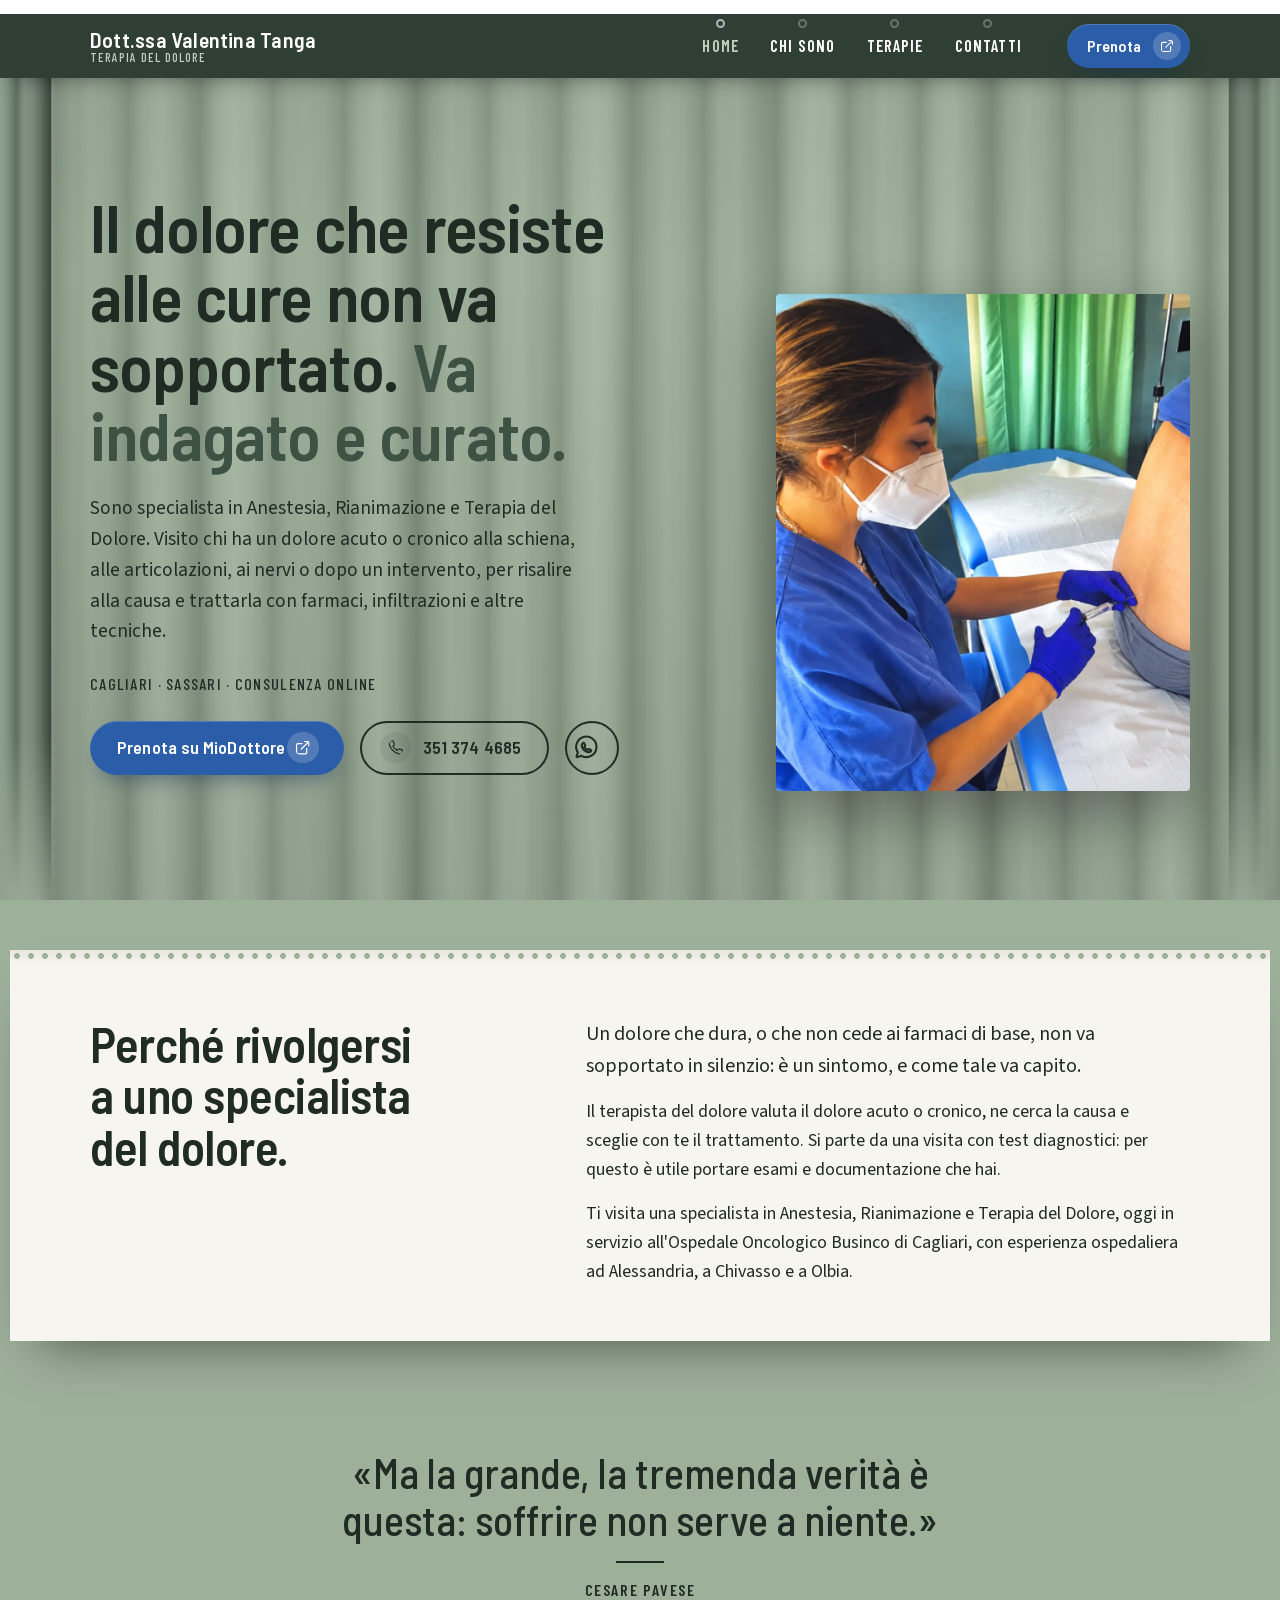
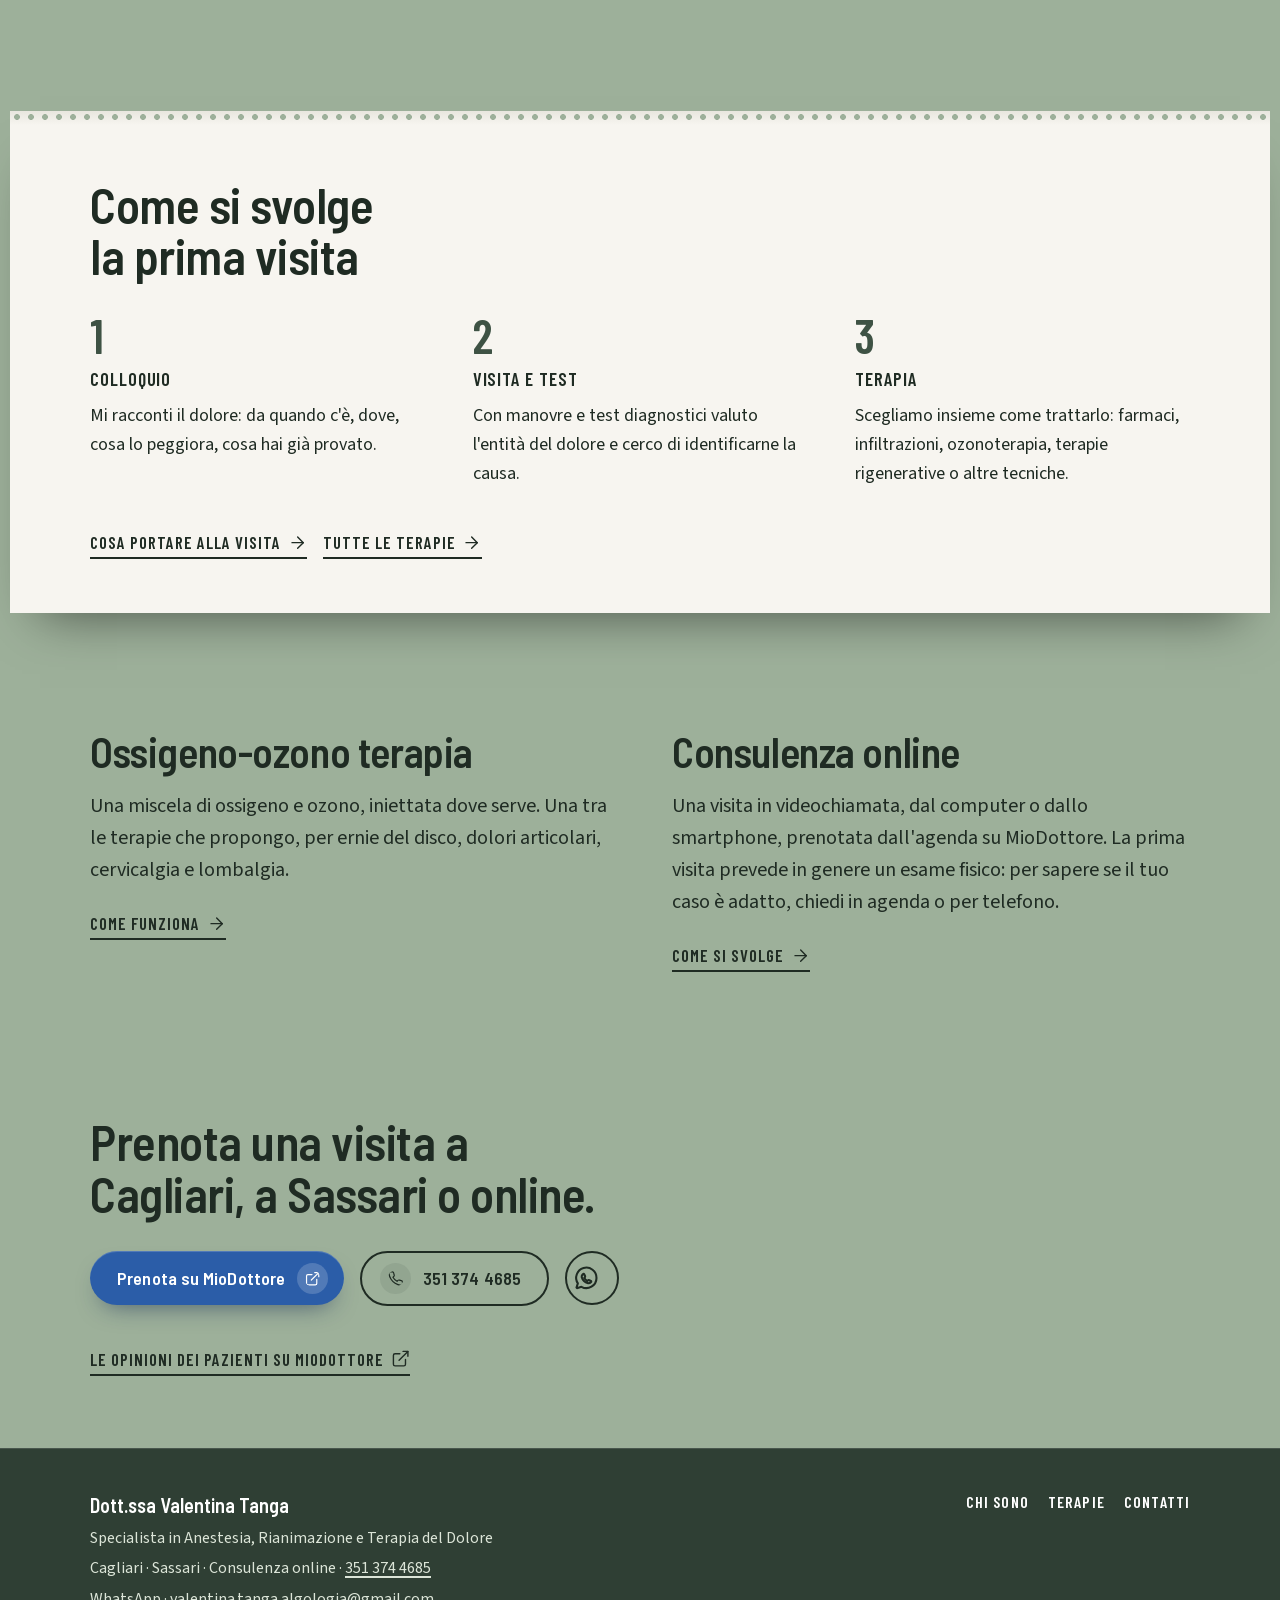
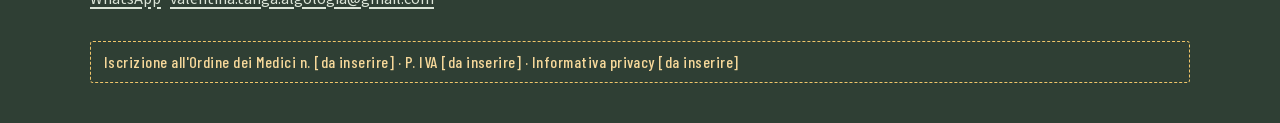
==== index.html @ 30f6e53b "Sito vetrina della Dott.ssa Valentina Tanga Home, Chi sono, Terapie e Dove e contatti in HTML e CSS " ====
<!doctype html>
<html lang="it">
<head>
  <meta charset="utf-8">
  <meta name="viewport" content="width=device-width, initial-scale=1">
  <title>Dott.ssa Valentina Tanga · Terapia del dolore a Cagliari, Sassari e online</title>
  <meta name="description" content="Dott.ssa Valentina Tanga, specialista in Anestesia, Rianimazione e Terapia del Dolore. Prima visita, valutazione diagnostica e trattamenti per il dolore acuto e cronico a Cagliari, Sassari e in consulenza online.">
  <meta name="theme-color" content="#2f3f34">
  <link rel="preload" href="fonts/barlow-semi-condensed-600.woff2" as="font" type="font/woff2" crossorigin>
  <link rel="preload" href="fonts/source-sans-3-400.woff2" as="font" type="font/woff2" crossorigin>
  <link rel="stylesheet" href="fonts/fonts.css?v=1">
  <link rel="stylesheet" href="styles.css?v=21">
  <script type="application/ld+json">
  {
    "@context": "https://schema.org",
    "@type": "Physician",
    "name": "Dott.ssa Valentina Tanga",
    "medicalSpecialty": ["Anesthesia", "PainMedicine"],
    "telephone": "+39 351 374 4685",
    "email": "valentina.tanga.algologia@gmail.com",
    "sameAs": "https://www.miodottore.it/profilo/valentina-tanga",
    "address": [
      {"@type": "PostalAddress", "streetAddress": "Via Dexart 4", "postalCode": "09126", "addressLocality": "Cagliari", "addressCountry": "IT"},
      {"@type": "PostalAddress", "streetAddress": "Via dei Colombi 3", "postalCode": "09126", "addressLocality": "Cagliari", "addressCountry": "IT"},
      {"@type": "PostalAddress", "streetAddress": "Via Piandanna 2b", "postalCode": "07100", "addressLocality": "Sassari", "addressCountry": "IT"}
    ]
  }
  </script>
</head>
<body>

<svg width="0" height="0" aria-hidden="true" focusable="false" style="position:absolute">
  <defs>
    <symbol id="i-phone" viewBox="0 0 24 24" fill="none" stroke="currentColor" stroke-width="1.75" stroke-linecap="round" stroke-linejoin="round"><path d="M22 16.9v3a2 2 0 0 1-2.2 2 19.8 19.8 0 0 1-8.6-3.1 19.5 19.5 0 0 1-6-6A19.8 19.8 0 0 1 2.1 4.2 2 2 0 0 1 4.1 2h3a2 2 0 0 1 2 1.7c.1 1 .4 1.9.7 2.8a2 2 0 0 1-.5 2.1L8 9.9a16 16 0 0 0 6 6l1.3-1.3a2 2 0 0 1 2.1-.5c.9.3 1.8.6 2.8.7a2 2 0 0 1 1.7 2z"/></symbol>
    <symbol id="i-pin" viewBox="0 0 24 24" fill="none" stroke="currentColor" stroke-width="1.75" stroke-linecap="round" stroke-linejoin="round"><path d="M21 10c0 7-9 13-9 13s-9-6-9-13a9 9 0 0 1 18 0z"/><circle cx="12" cy="10" r="3"/></symbol>
    <symbol id="i-video" viewBox="0 0 24 24" fill="none" stroke="currentColor" stroke-width="1.75" stroke-linecap="round" stroke-linejoin="round"><path d="M23 7l-7 5 7 5V7z"/><rect x="1" y="5" width="15" height="14" rx="2"/></symbol>
    <symbol id="i-ext" viewBox="0 0 24 24" fill="none" stroke="currentColor" stroke-width="1.75" stroke-linecap="round" stroke-linejoin="round"><path d="M18 13v6a2 2 0 0 1-2 2H5a2 2 0 0 1-2-2V8a2 2 0 0 1 2-2h6"/><path d="M15 3h6v6"/><path d="M10 14 21 3"/></symbol>
    <symbol id="i-arrow" viewBox="0 0 24 24" fill="none" stroke="currentColor" stroke-width="1.75" stroke-linecap="round" stroke-linejoin="round"><path d="M5 12h14"/><path d="m12 5 7 7-7 7"/></symbol>
    <symbol id="i-whatsapp" viewBox="0 0 24 24" fill="none" stroke="currentColor" stroke-width="1.75" stroke-linecap="round" stroke-linejoin="round"><path d="M20.5 11.7a8.5 8.5 0 0 1-12.6 7.4L3.5 20.5l1.4-4.3a8.5 8.5 0 1 1 15.6-4.5z"/><path d="M9.2 8.6c.3-.5.8-.4 1 0l.8 1.7c.1.3 0 .5-.2.7l-.5.6a5.6 5.6 0 0 0 2.5 2.5l.6-.5c.2-.2.5-.3.7-.2l1.7.8c.4.2.5.7 0 1-.7.7-1.5 1-2.4.8-2.6-.6-4.6-2.6-5.3-5.1-.1-.8.2-1.6.9-2.3z"/></symbol>
    <symbol id="i-chat" viewBox="0 0 24 24" fill="none" stroke="currentColor" stroke-width="1.75" stroke-linecap="round" stroke-linejoin="round"><path d="M21 11.5a8.4 8.4 0 0 1-12.5 7.3L3 20.5l1.7-5.3A8.4 8.4 0 1 1 21 11.5z"/></symbol>
    <symbol id="i-mail" viewBox="0 0 24 24" fill="none" stroke="currentColor" stroke-width="1.75" stroke-linecap="round" stroke-linejoin="round"><rect x="3" y="5" width="18" height="14" rx="2"/><path d="m3 7 9 6 9-6"/></symbol>
    <symbol id="i-check" viewBox="0 0 24 24" fill="none" stroke="currentColor" stroke-width="2" stroke-linecap="round" stroke-linejoin="round"><path d="M20 6 9 17l-5-5"/></symbol>
  </defs>
</svg>

<header class="rail">
  <div class="rail-inner">
    <a class="brand" href="index.html" aria-label="Dott.ssa Valentina Tanga, home">
      <span class="brand-name">Dott.ssa Valentina Tanga</span>
      <span class="brand-role">Terapia del dolore</span>
    </a>
    <nav class="nav" aria-label="Sezioni del sito">
      <a href="index.html" aria-current="page">Home</a>
      <a href="chi-sono.html">Chi sono</a>
      <a href="terapie.html">Terapie</a>
      <a href="contatti.html">Contatti</a>
    </nav>
    <a class="btn btn-primary btn-small" href="https://www.miodottore.it/profilo/valentina-tanga" rel="noopener">Prenota<span class="visually-hidden"> su MioDottore (si apre in una nuova pagina)</span><svg class="icon" aria-hidden="true"><use href="#i-ext"/></svg></a>
  </div>
</header>

<main>

  <section class="hero" aria-labelledby="hook">
    <div class="curtain curtain-left" aria-hidden="true"></div>
    <div class="curtain curtain-right" aria-hidden="true"></div>
    <div class="hero-inner">
      <div class="hero-copy">
        <h1 class="hook" id="hook">Il dolore che resiste alle cure non va sopportato. <em>Va indagato e curato.</em></h1>
        <p class="hero-lead">Sono specialista in Anestesia, Rianimazione e Terapia del Dolore. Visito chi ha un dolore acuto o cronico alla schiena, alle articolazioni, ai nervi o dopo un intervento, per risalire alla causa e trattarla con farmaci, infiltrazioni e altre tecniche.</p>
        <p class="hero-places">Cagliari · Sassari · Consulenza online</p>
        <div class="hero-actions">
          <a class="btn btn-primary" href="https://www.miodottore.it/profilo/valentina-tanga" rel="noopener">Prenota su MioDottore<svg class="icon" aria-hidden="true"><use href="#i-ext"/></svg></a>
          <a class="btn btn-ghost" href="tel:+393513744685"><svg class="icon" aria-hidden="true"><use href="#i-phone"/></svg>351 374 4685</a>
        <a class="btn btn-ghost btn-icon" href="https://wa.me/393513744685" rel="noopener" aria-label="Scrivi su WhatsApp (si apre in una nuova pagina)"><svg class="icon" aria-hidden="true"><use href="#i-whatsapp"/></svg></a>
        </div>
      </div>
      <figure class="hero-photo">
        <img src="images/valentina-terapia.webp" width="1000" height="1314" alt="La dottoressa Valentina Tanga in divisa blu, con mascherina e guanti, esegue un'infiltrazione a un paziente sdraiato sul lettino" fetchpriority="high">
      </figure>
    </div>
  </section>

  <section class="sheet" aria-labelledby="perche">
    <div class="bay-inner two-col">
      <h2 id="perche">Perché rivolgersi a uno specialista del dolore.</h2>
      <div class="prose">
        <p class="lead">Un dolore che dura, o che non cede ai farmaci di base, non va sopportato in silenzio: è un sintomo, e come tale va capito.</p>
        <p>Il terapista del dolore valuta il dolore acuto o cronico, ne cerca la causa e sceglie con te il trattamento. Si parte da una visita con test diagnostici: per questo è utile portare esami e documentazione che hai.</p>
        <p>Ti visita una specialista in Anestesia, Rianimazione e Terapia del Dolore, oggi in servizio all'Ospedale Oncologico Businco di Cagliari, con esperienza ospedaliera ad Alessandria, a Chivasso e a Olbia.</p>
      </div>
    </div>
  </section>

  <section class="epigraph" aria-label="Citazione">
    <blockquote class="quote">
      <p>«Ma la grande, la tremenda verità è questa: soffrire non serve a niente.»</p>
      <footer>Cesare Pavese</footer>
    </blockquote>
  </section>

  <section class="sheet" aria-labelledby="visita">
    <div class="bay-inner">
      <h2 id="visita">Come si svolge la prima visita</h2>
      <ol class="steps">
        <li>
          <h3>Colloquio</h3>
          <p>Mi racconti il dolore: da quando c'è, dove, cosa lo peggiora, cosa hai già provato.</p>
        </li>
        <li>
          <h3>Visita e test</h3>
          <p>Con manovre e test diagnostici valuto l'entità del dolore e cerco di identificarne la causa.</p>
        </li>
        <li>
          <h3>Terapia</h3>
          <p>Scegliamo insieme come trattarlo: farmaci, infiltrazioni, ozonoterapia, terapie rigenerative o altre tecniche.</p>
        </li>
      </ol>
      <div class="actions">
        <a class="text-link" href="contatti.html#prima-visita">Cosa portare alla visita<svg class="icon" aria-hidden="true"><use href="#i-arrow"/></svg></a>
        <a class="text-link" href="terapie.html">Tutte le terapie<svg class="icon" aria-hidden="true"><use href="#i-arrow"/></svg></a>
      </div>
    </div>
  </section>

  <section class="bay bay-on-green" aria-label="Ossigeno-ozono terapia e consulenza online">
    <div class="bay-inner duo">
      <div>
        <h2>Ossigeno-ozono terapia</h2>
        <div class="prose"><p class="lead">Una miscela di ossigeno e ozono, iniettata dove serve. Una tra le terapie che propongo, per ernie del disco, dolori articolari, cervicalgia e lombalgia.</p></div>
        <div class="actions"><a class="text-link" href="terapie.html#ozono">Come funziona<svg class="icon" aria-hidden="true"><use href="#i-arrow"/></svg></a></div>
      </div>
      <div>
        <h2>Consulenza online</h2>
        <div class="prose"><p class="lead">Una visita in videochiamata, dal computer o dallo smartphone, prenotata dall'agenda su MioDottore. La prima visita prevede in genere un esame fisico: per sapere se il tuo caso è adatto, chiedi in agenda o per telefono.</p></div>
        <div class="actions"><a class="text-link" href="contatti.html#online">Come si svolge<svg class="icon" aria-hidden="true"><use href="#i-arrow"/></svg></a></div>
      </div>
    </div>
  </section>

  <section class="bay bay-on-green close-bay" aria-labelledby="prenota">
    <div class="bay-inner">
      <h2 id="prenota">Prenota una visita a Cagliari, a Sassari o online.</h2>
      <div class="actions">
        <a class="btn btn-primary" href="https://www.miodottore.it/profilo/valentina-tanga" rel="noopener">Prenota su MioDottore<span class="visually-hidden"> (si apre in una nuova pagina)</span><svg class="icon" aria-hidden="true"><use href="#i-ext"/></svg></a>
        <a class="btn btn-ghost" href="tel:+393513744685"><svg class="icon" aria-hidden="true"><use href="#i-phone"/></svg>351 374 4685</a>
        <a class="btn btn-ghost btn-icon" href="https://wa.me/393513744685" rel="noopener" aria-label="Scrivi su WhatsApp (si apre in una nuova pagina)"><svg class="icon" aria-hidden="true"><use href="#i-whatsapp"/></svg></a>
      </div>
      <p class="reviews"><a class="text-link" href="https://www.miodottore.it/profilo/valentina-tanga#opinioni" rel="noopener">Le opinioni dei pazienti su MioDottore<svg class="icon" aria-hidden="true"><use href="#i-ext"/></svg></a></p>
    </div>
  </section>

</main>

<footer class="foot">
  <div class="bay-inner">
    <div>
      <div class="foot-name">Dott.ssa Valentina Tanga</div>
      <p>Specialista in Anestesia, Rianimazione e Terapia del Dolore</p>
      <p>Cagliari · Sassari · Consulenza online · <a href="tel:+393513744685">351 374 4685</a></p>
      <p><a href="https://wa.me/393513744685" rel="noopener">WhatsApp</a> · <a href="mailto:valentina.tanga.algologia@gmail.com">valentina.tanga.algologia@gmail.com</a></p>
    </div>
    <nav class="foot-nav" aria-label="Sezioni del sito, piè di pagina">
      <a href="chi-sono.html">Chi sono</a>
      <a href="terapie.html">Terapie</a>
      <a href="contatti.html">Contatti</a>
    </nav>
    <p class="pending">Iscrizione all'Ordine dei Medici n. [da inserire] · P. IVA [da inserire] · Informativa privacy [da inserire]</p>
  </div>
</footer>

<div class="action-bar" aria-label="Azioni rapide">
  <a class="btn btn-ghost" href="tel:+393513744685"><svg class="icon" aria-hidden="true"><use href="#i-phone"/></svg>351 374 4685</a>
  <a class="btn btn-ghost btn-icon" href="https://wa.me/393513744685" rel="noopener" aria-label="Scrivi su WhatsApp (si apre in una nuova pagina)"><svg class="icon" aria-hidden="true"><use href="#i-whatsapp"/></svg></a>
  <a class="btn btn-primary" href="https://www.miodottore.it/profilo/valentina-tanga" rel="noopener">Prenota<svg class="icon" aria-hidden="true"><use href="#i-ext"/></svg></a>
</div>

</body>
</html>
---- fonts/fonts.css ----
@font-face{font-family:'Barlow Condensed';font-style:normal;font-weight:500;font-display:swap;src:url('barlow-condensed-500.woff2') format('woff2');unicode-range:U+0000-00FF,U+0131,U+0152-0153,U+02BB-02BC,U+02C6,U+02DA,U+02DC,U+0304,U+0308,U+0329,U+2000-206F,U+20AC,U+2122,U+2191,U+2193,U+2212,U+2215,U+FEFF,U+FFFD;}
@font-face{font-family:'Barlow Condensed';font-style:normal;font-weight:600;font-display:swap;src:url('barlow-condensed-600.woff2') format('woff2');unicode-range:U+0000-00FF,U+0131,U+0152-0153,U+02BB-02BC,U+02C6,U+02DA,U+02DC,U+0304,U+0308,U+0329,U+2000-206F,U+20AC,U+2122,U+2191,U+2193,U+2212,U+2215,U+FEFF,U+FFFD;}
@font-face{font-family:'Barlow Semi Condensed';font-style:normal;font-weight:500;font-display:swap;src:url('barlow-semi-condensed-500.woff2') format('woff2');unicode-range:U+0000-00FF,U+0131,U+0152-0153,U+02BB-02BC,U+02C6,U+02DA,U+02DC,U+0304,U+0308,U+0329,U+2000-206F,U+20AC,U+2122,U+2191,U+2193,U+2212,U+2215,U+FEFF,U+FFFD;}
@font-face{font-family:'Barlow Semi Condensed';font-style:normal;font-weight:600;font-display:swap;src:url('barlow-semi-condensed-600.woff2') format('woff2');unicode-range:U+0000-00FF,U+0131,U+0152-0153,U+02BB-02BC,U+02C6,U+02DA,U+02DC,U+0304,U+0308,U+0329,U+2000-206F,U+20AC,U+2122,U+2191,U+2193,U+2212,U+2215,U+FEFF,U+FFFD;}
@font-face{font-family:'Source Sans 3';font-style:italic;font-weight:400;font-display:swap;src:url('source-sans-3-400-italic.woff2') format('woff2');unicode-range:U+0000-00FF,U+0131,U+0152-0153,U+02BB-02BC,U+02C6,U+02DA,U+02DC,U+0304,U+0308,U+0329,U+2000-206F,U+20AC,U+2122,U+2191,U+2193,U+2212,U+2215,U+FEFF,U+FFFD;}
@font-face{font-family:'Source Sans 3';font-style:normal;font-weight:400;font-display:swap;src:url('source-sans-3-400.woff2') format('woff2');unicode-range:U+0000-00FF,U+0131,U+0152-0153,U+02BB-02BC,U+02C6,U+02DA,U+02DC,U+0304,U+0308,U+0329,U+2000-206F,U+20AC,U+2122,U+2191,U+2193,U+2212,U+2215,U+FEFF,U+FFFD;}
@font-face{font-family:'Source Sans 3';font-style:normal;font-weight:600;font-display:swap;src:url('source-sans-3-600.woff2') format('woff2');unicode-range:U+0000-00FF,U+0131,U+0152-0153,U+02BB-02BC,U+02C6,U+02DA,U+02DC,U+0304,U+0308,U+0329,U+2000-206F,U+20AC,U+2122,U+2191,U+2193,U+2212,U+2215,U+FEFF,U+FFFD;}
---- styles.css ----
/* Dott.ssa Valentina Tanga — homepage styles */

:root {
  --green-900: #2f3f34;
  --green-800: #3e5244;
  --green-700: #9db09a;
  --green-600: #7f9480;
  --green-500: #5c7360;
  --green-300: #c3d0bf;
  --green-200: #dce5d8;
  --paper: #f7f5f0;
  --paper-2: #e8e6de;
  --ink: #1f2b23;
  --ink-2: #4a5a4e;
  --blue: #2b5da8;
  --blue-700: #234c8a;
  --steel-light: #dfe3e6;
  --steel: #aeb6bb;
  --steel-dark: #6e7a80;
  --white: #ffffff;
  --on-green-2: #1f2b23;

  --font-sign: 'Barlow Condensed', 'Arial Narrow', sans-serif;
  --font-head: 'Barlow Semi Condensed', 'Arial Narrow', sans-serif;
  --font-body: 'Source Sans 3', 'Segoe UI', 'Helvetica Neue', sans-serif;

  --rail-h: 64px;
  --col: 1180px;
  --gutter: clamp(1rem, 4vw, 2.5rem);
  --pleat: 72px;

  --ease-out: cubic-bezier(0.16, 1, 0.3, 1);
}

*, *::before, *::after { box-sizing: border-box; }

html {
  scroll-behavior: smooth;
  -webkit-text-size-adjust: 100%;
  scrollbar-color: var(--steel) var(--green-900);
}

body {
  margin: 0;
  font-family: var(--font-body);
  font-size: 1.125rem;
  line-height: 1.6;
  color: var(--ink);
  background-color: var(--green-700);
  background-image:
    repeating-linear-gradient(
      90deg,
      rgba(255, 255, 255, 0) 0,
      rgba(255, 255, 255, 0.085) calc(var(--pleat) * 0.25),
      rgba(255, 255, 255, 0) calc(var(--pleat) * 0.5),
      rgba(0, 0, 0, 0) calc(var(--pleat) * 0.5),
      rgba(0, 0, 0, 0.13) calc(var(--pleat) * 0.78),
      rgba(0, 0, 0, 0) var(--pleat)
    ),
    repeating-linear-gradient(
      90deg,
      rgba(255, 255, 255, 0) 0,
      rgba(255, 255, 255, 0.045) 41px,
      rgba(0, 0, 0, 0.055) 80px,
      rgba(0, 0, 0, 0) 113px
    ),
    repeating-linear-gradient(
      91.5deg,
      rgba(0, 0, 0, 0) 0,
      rgba(0, 0, 0, 0.04) 150px,
      rgba(255, 255, 255, 0.03) 230px,
      rgba(0, 0, 0, 0) 301px
    ),
    linear-gradient(180deg, rgba(0, 0, 0, 0.06), rgba(0, 0, 0, 0) 30%, rgba(0, 0, 0, 0.08));
  background-attachment: fixed;
  overflow-x: clip;
}

::selection { background: var(--green-300); color: var(--ink); }

:focus-visible {
  outline: 3px solid var(--blue);
  outline-offset: 3px;
  border-radius: 2px;
}
.rail :focus-visible, .action-bar :focus-visible, .foot :focus-visible { outline-color: var(--white); }

a { color: inherit; text-decoration-thickness: 2px; text-underline-offset: 0.18em; }
img { display: block; max-width: 100%; height: auto; }
h1, h2, h3, p, ul, ol, dl, figure { margin: 0; }
ul, ol { padding: 0; }
.icon { width: 1.15em; height: 1.15em; flex: none; }

.visually-hidden {
  position: absolute !important;
  width: 1px; height: 1px; padding: 0; margin: -1px;
  overflow: hidden; clip: rect(0 0 0 0); white-space: nowrap; border: 0;
}

/* ---------- Rail (header) ---------- */

.rail {
  position: sticky;
  top: 0;
  z-index: 30;
  background: var(--green-900);
  border-top: 14px solid;
  border-image: linear-gradient(180deg, #ffffff 0, #ffffff 1px, var(--steel-light) 1px, var(--steel) 55%, var(--steel-dark) 92%, #3f484d) 1;
  box-shadow: 0 10px 24px -14px rgba(0, 0, 0, 0.6);
}
.rail-inner {
  max-width: var(--col);
  margin: 0 auto;
  padding: 0 var(--gutter);
  min-height: var(--rail-h);
  display: flex;
  align-items: center;
  gap: 1.5rem;
}
.brand {
  display: flex;
  flex-direction: column;
  text-decoration: none;
  line-height: 1.05;
  padding: 0.5rem 0;
}
.brand-name {
  font-family: var(--font-head);
  font-weight: 600;
  font-size: 1.35rem;
  letter-spacing: 0.01em;
  white-space: nowrap;
  color: var(--white);
}
.brand-role {
  font-family: var(--font-sign);
  font-weight: 500;
  font-size: 0.8rem;
  letter-spacing: 0.08em;
  text-transform: uppercase;
  color: var(--green-300);
}
.nav {
  margin-left: auto;
  display: flex;
  align-items: center;
  gap: 0.25rem;
}
.nav a {
  position: relative;
  display: inline-flex;
  align-items: center;
  min-height: 44px;
  padding: 0 0.85rem;
  font-family: var(--font-sign);
  font-weight: 600;
  font-size: 1.02rem;
  letter-spacing: 0.07em;
  text-transform: uppercase;
  text-decoration: none;
  white-space: nowrap;
  color: var(--white);
}
.nav a::before {
  /* the ring that hangs the link from the rail */
  content: "";
  position: absolute;
  top: -5px;
  left: 50%;
  width: 9px;
  height: 9px;
  margin-left: -5px;
  border: 2px solid var(--steel);
  border-radius: 50%;
  opacity: 0.45;
  transition: opacity 0.25s var(--ease-out), transform 0.25s var(--ease-out);
}
.nav a:hover::before, .nav a[aria-current="page"]::before { opacity: 1; }
.nav a:hover { color: var(--green-200); }
.nav a[aria-current="page"] { color: var(--green-300); }
.rail .btn { margin-left: 0.5rem; }

/* ---------- Buttons ---------- */

.btn {
  display: inline-flex;
  align-items: center;
  gap: 0.75rem;
  min-height: 54px;
  padding: 0.6rem 1.6rem 0.6rem 1.7rem;
  border-radius: 999px;
  font-family: var(--font-head);
  font-weight: 600;
  font-size: 1.12rem;
  letter-spacing: 0.005em;
  text-decoration: none;
  white-space: nowrap;
  transition: transform 0.25s var(--ease-out), background-color 0.2s, color 0.2s, border-color 0.2s, box-shadow 0.25s var(--ease-out);
}
.btn .icon {
  width: 1.75em;
  height: 1.75em;
  padding: 0.42em;
  border-radius: 50%;
  margin-right: -0.55em;
}
.btn .icon:first-child { margin-right: 0; margin-left: -0.55em; }
.btn-primary {
  background: var(--blue);
  color: var(--white);
  box-shadow: 0 12px 24px -12px rgba(23, 44, 84, 0.65), inset 0 1px 0 rgba(255, 255, 255, 0.18);
}
.btn-primary .icon { background: rgba(255, 255, 255, 0.18); }
.btn-primary:hover { background: var(--blue-700); transform: translateY(-1px); box-shadow: 0 16px 28px -12px rgba(23, 44, 84, 0.7), inset 0 1px 0 rgba(255, 255, 255, 0.18); }
.btn-primary:active { transform: translateY(0); }
.btn-ghost {
  color: var(--ink);
  border: 2px solid currentColor;
}
.btn-ghost .icon { background: rgba(31, 43, 35, 0.08); }
.btn-ghost:hover { background: var(--ink); color: var(--paper); border-color: var(--ink); }
.btn-ghost:hover .icon { background: rgba(255, 255, 255, 0.15); }
.btn-small { min-height: 44px; font-size: 1rem; padding: 0.35rem 1.1rem 0.35rem 1.2rem; }

.text-link {
  display: inline-flex;
  align-items: center;
  gap: 0.4rem;
  font-family: var(--font-sign);
  font-weight: 600;
  font-size: 1.05rem;
  letter-spacing: 0.06em;
  text-transform: uppercase;
  text-decoration: none;
  border-bottom: 2px solid currentColor;
  padding-bottom: 0.1rem;
}
.text-link:hover { gap: 0.7rem; }
.text-link .icon { transition: transform 0.25s var(--ease-out); }
.text-link:hover .icon { transform: translateX(3px); }

/* ---------- Hero ---------- */

.hero {
  position: relative;
  overflow: hidden;
  min-height: min(calc(100svh - var(--rail-h) - 9px), 880px);
  display: flex;
  align-items: center;
}
.hero-inner {
  position: relative;
  z-index: 2;
  width: 100%;
  max-width: var(--col);
  margin: 0 auto;
  padding: clamp(2rem, 6vh, 4.5rem) var(--gutter) clamp(2rem, 6vh, 4rem);
  display: grid;
  grid-template-columns: minmax(0, 12fr) minmax(0, 8fr);
  gap: clamp(1.5rem, 5vw, 5rem);
  align-items: end;
}
.hero-copy { display: flex; flex-direction: column; gap: 1.5rem; padding-bottom: 1rem; }
.hook {
  font-family: var(--font-head);
  font-weight: 600;
  font-size: clamp(2.5rem, 1.6rem + 3.5vw, 4.25rem);
  line-height: 1.02;
  letter-spacing: -0.012em;
  text-wrap: balance;
  max-width: 24ch;
}
.hook em { font-style: normal; color: var(--green-800); }
.hero-lead {
  max-width: 50ch;
  font-size: 1.2rem;
  color: var(--on-green-2);
}
.hero-actions { display: flex; flex-wrap: wrap; gap: 0.8rem 1rem; }
.hero-places {
  font-family: var(--font-sign);
  font-weight: 500;
  font-size: 1rem;
  letter-spacing: 0.08em;
  text-transform: uppercase;
  color: var(--ink);
}

.hero-photo {
  position: relative;
  margin: 0;
  align-self: end;
  filter: drop-shadow(0 24px 30px rgba(0, 0, 0, 0.35));
}
.hero-photo img {
  width: 100%;
  aspect-ratio: 3 / 3.6;
  object-fit: cover;
  object-position: 55% 30%;
  border-radius: 4px;
}
/* The two curtain halves that part on load */
.curtain {
  position: absolute;
  top: 0;
  bottom: 0;
  width: 50%;
  z-index: 3;
  --p: 34px;
  background-color: var(--green-600);
  background-image:
    repeating-linear-gradient(
      90deg,
      rgba(255, 255, 255, 0) 0,
      rgba(255, 255, 255, 0.13) calc(var(--p) * 0.28),
      rgba(255, 255, 255, 0) calc(var(--p) * 0.5),
      rgba(0, 0, 0, 0.0) calc(var(--p) * 0.5),
      rgba(0, 0, 0, 0.28) calc(var(--p) * 0.8),
      rgba(0, 0, 0, 0) var(--p)
    ),
    repeating-linear-gradient(
      90deg,
      rgba(255, 255, 255, 0) 0,
      rgba(255, 255, 255, 0.05) 21px,
      rgba(0, 0, 0, 0.07) 38px,
      rgba(0, 0, 0, 0) 53px
    );
  -webkit-mask-image: linear-gradient(180deg, #000 80%, transparent);
  mask-image: linear-gradient(180deg, #000 80%, transparent);
  animation: curtain-open 1.5s var(--ease-out) 0.35s both;
}
.curtain-left { left: 0; --to: -92%; box-shadow: 14px 0 40px -10px rgba(0, 0, 0, 0.55); }
.curtain-right { right: 0; --to: 92%; box-shadow: -14px 0 40px -10px rgba(0, 0, 0, 0.55); }
.curtain-left::after, .curtain-right::after {
  /* gathered inner edge */
  content: "";
  position: absolute;
  top: 0; bottom: 0;
  width: 26px;
  background: linear-gradient(90deg, rgba(0, 0, 0, 0.0), rgba(0, 0, 0, 0.35));
}
.curtain-left::after { right: 0; }
.curtain-right::after { left: 0; transform: scaleX(-1); }

@keyframes curtain-open {
  from { transform: translateX(0); }
  to { transform: translateX(var(--to)); }
}
.hero-inner { animation: hero-in 1s var(--ease-out) 1s both; }
@keyframes hero-in {
  from { opacity: 0; transform: translateY(14px); }
  to { opacity: 1; transform: none; }
}

/* ---------- Bays ---------- */

.bay {
  padding: clamp(3rem, 8vh, 6rem) 0;
}
.bay-inner {
  max-width: var(--col);
  margin: 0 auto;
  padding: 0 var(--gutter);
}

/* Paper sheets: the bed's paper roll, torn at the perforation */
.sheet {
  max-width: calc(var(--col) + 2 * var(--gutter));
  margin: clamp(2rem, 5vh, 3.5rem) auto;
  background: var(--paper);
  color: var(--ink);
  position: relative;
  box-shadow: 0 30px 50px -30px rgba(0, 0, 0, 0.55), 0 2px 0 rgba(255, 255, 255, 0.25) inset;
}
.sheet::before {
  content: "";
  display: block;
  height: 14px;
  background:
    radial-gradient(circle at 7px 6px, var(--green-700) 2.6px, transparent 3.2px) 0 0 / 14px 14px repeat-x,
    linear-gradient(180deg, var(--paper-2), var(--paper));
}
.sheet .bay-inner { padding-top: clamp(2.5rem, 6vh, 4.5rem); padding-bottom: clamp(2.5rem, 6vh, 4.5rem); }

/* A paper slip laid on the curtain inside a green bay */
.slip {
  --slip-pad: clamp(1.25rem, 3vw, 2.5rem);
  margin-top: 2.5rem;
  background: var(--paper);
  color: var(--ink);
  padding: 0 var(--slip-pad) var(--slip-pad);
  box-shadow: 0 30px 50px -30px rgba(0, 0, 0, 0.55);
}
.slip::before {
  content: "";
  display: block;
  height: 14px;
  margin: 0 calc(-1 * var(--slip-pad));
  background:
    radial-gradient(circle at 7px 6px, var(--green-700) 2.6px, transparent 3.2px) 0 0 / 14px 14px repeat-x,
    linear-gradient(180deg, var(--paper-2), var(--paper));
}
.slip .slip-intro { max-width: 66ch; color: var(--ink); padding-top: 1.75rem; }
.slip .techniques { margin-top: 2rem; }
.slip .techniques > div { border-top-color: var(--green-300); }
.slip .techniques dt { color: var(--ink); }
.slip .techniques dd { color: var(--ink); }
.slip .note { border-color: var(--green-300); color: var(--ink); }

h2 {
  font-family: var(--font-head);
  font-weight: 600;
  font-size: clamp(2rem, 1.3rem + 2.2vw, 3.1rem);
  line-height: 1.05;
  letter-spacing: -0.01em;
  text-wrap: balance;
  max-width: 22ch;
}
.sheet h2 { color: var(--ink); }
h3 {
  font-family: var(--font-sign);
  font-weight: 600;
  font-size: 1.05rem;
  letter-spacing: 0.08em;
  text-transform: uppercase;
  color: var(--ink-2);
}
.prose { max-width: 66ch; }
.prose p + p { margin-top: 1rem; }
.bay-on-green .prose { color: var(--on-green-2); }
.bay-on-green h3 { color: var(--green-800); }
.sheet .prose { color: var(--ink); }
.sheet .prose p { color: var(--ink); }
.lead { font-size: 1.25rem; }

.two-col {
  display: grid;
  grid-template-columns: minmax(0, 5fr) minmax(0, 7fr);
  gap: clamp(2rem, 5vw, 5rem);
  align-items: start;
}
.two-col > h2 { margin-top: 0; }
.stack { display: flex; flex-direction: column; gap: 1.5rem; }
.stack > h2 + * { margin-top: 0.5rem; }

/* Epigraph: the Pavese line as its own quiet band on the curtain */
.epigraph { padding: clamp(2.5rem, 7vh, 5rem) var(--gutter); }
.quote {
  max-width: 40rem;
  margin: 0 auto;
  text-align: center;
}
.quote p {
  font-family: var(--font-head);
  font-weight: 500;
  font-size: clamp(1.7rem, 1.2rem + 1.8vw, 2.7rem);
  line-height: 1.12;
  color: var(--ink);
  text-wrap: balance;
}
.quote footer {
  margin-top: 1.1rem;
  font-family: var(--font-sign);
  font-weight: 600;
  font-size: 1rem;
  letter-spacing: 0.1em;
  text-transform: uppercase;
  color: var(--ink);
}
.quote footer::before {
  content: "";
  display: block;
  width: 3rem;
  height: 2px;
  margin: 0 auto 0.9rem;
  background: var(--ink);
}

/* Conditions */
.conditions {
  margin-top: 2.5rem;
  display: grid;
  grid-template-columns: repeat(3, minmax(0, 1fr));
  gap: 2.5rem 3rem;
}
.condition-group { border-top: 2px solid var(--green-300); padding-top: 1rem; }
.condition-group ul { list-style: none; margin-top: 0.6rem; }
.condition-group li { padding: 0.28rem 0; font-size: 1.15rem; color: var(--ink); }
.conditions-foot { margin-top: 2.5rem; display: flex; flex-wrap: wrap; gap: 1rem 2rem; align-items: center; }

/* Stages */
.stages {
  margin-top: 2.5rem;
  list-style: none;
  counter-reset: stage;
  display: grid;
  grid-template-columns: repeat(3, minmax(0, 1fr));
  gap: 2.5rem 3rem;
}
.stages li { counter-increment: stage; display: flex; flex-direction: column; gap: 0.6rem; }
.stages li::before {
  content: counter(stage);
  font-family: var(--font-sign);
  font-weight: 600;
  font-size: 3.4rem;
  line-height: 0.9;
  color: var(--green-500);
  letter-spacing: -0.02em;
}
.stages h3 { color: var(--ink); font-size: 1.2rem; letter-spacing: 0.05em; }
.stages p { color: var(--ink); }

/* Techniques (ozone) */
.techniques {
  margin-top: 2.5rem;
  display: grid;
  grid-template-columns: repeat(3, minmax(0, 1fr));
  gap: 2rem 3rem;
}
.techniques > div { border-top: 2px solid rgba(31, 43, 35, 0.3); padding-top: 1rem; }
.techniques dt {
  font-family: var(--font-sign);
  font-weight: 600;
  font-size: 1.1rem;
  letter-spacing: 0.07em;
  text-transform: uppercase;
  color: var(--ink);
}
.techniques dd { margin: 0.5rem 0 0; color: var(--on-green-2); }
.note {
  margin-top: 2rem;
  max-width: 66ch;
  padding: 1rem 1.25rem;
  border: 1px solid rgba(31, 43, 35, 0.35);
  border-radius: 4px;
  color: var(--ink);
}
.actions { margin-top: 2.5rem; display: flex; flex-wrap: wrap; gap: 0.8rem 1rem; align-items: center; }

/* Chi sono */
.portrait { margin: 0; filter: drop-shadow(0 18px 24px rgba(0, 0, 0, 0.25)); }
.portrait img { border-radius: 4px; aspect-ratio: 3 / 4; object-fit: cover; }
.byline {
  font-family: var(--font-sign);
  font-weight: 600;
  font-size: 1.05rem;
  letter-spacing: 0.08em;
  text-transform: uppercase;
  color: var(--green-500);
  margin-top: 0.75rem;
}
.experience { list-style: none; margin-top: 1.5rem; border-top: 2px solid var(--green-300); }
.experience li {
  display: grid;
  grid-template-columns: minmax(0, 1fr) auto;
  gap: 0.5rem 1.5rem;
  padding: 0.8rem 0;
  border-bottom: 1px solid var(--paper-2);
  color: var(--ink);
}
.experience small {
  font-family: var(--font-sign);
  font-weight: 600;
  font-size: 0.9rem;
  letter-spacing: 0.08em;
  text-transform: uppercase;
  color: var(--ink-2);
  align-self: center;
}

/* Plaques (locations) */
.plaques {
  margin-top: 2.5rem;
  display: grid;
  grid-template-columns: repeat(4, minmax(0, 1fr));
  gap: 2.5rem 2rem;
}
.plaque {
  display: flex;
  flex-direction: column;
}
/* The door plate: brushed steel, like the rail, with two screws */
.plaque h3 {
  position: relative;
  background: linear-gradient(180deg, #ffffff 0, #ffffff 1px, var(--steel-light) 1px, var(--steel) 90%, var(--steel-dark) 100%);
  color: var(--ink);
  font-size: 1.05rem;
  letter-spacing: 0.08em;
  line-height: 1.2;
  min-height: 4.4rem;
  display: flex;
  align-items: flex-end;
  padding: 0.9rem 1.5rem 0.85rem;
  border-radius: 3px;
  box-shadow: 0 8px 16px -9px rgba(0, 0, 0, 0.55), inset 0 -1px 0 rgba(255, 255, 255, 0.35);
  text-shadow: 0 1px 0 rgba(255, 255, 255, 0.45);
}
.plaque h3::before, .plaque h3::after {
  content: "";
  position: absolute;
  top: 50%;
  width: 6px;
  height: 6px;
  margin-top: -3px;
  border-radius: 50%;
  background: radial-gradient(circle at 35% 35%, #ffffff, var(--steel-dark) 75%);
  box-shadow: 0 0 0 1px rgba(0, 0, 0, 0.3), 0 1px 1px rgba(0, 0, 0, 0.3);
}
.plaque h3::before { left: 0.55rem; }
.plaque h3::after { right: 0.55rem; }
.plaque-body { margin-top: 0.9rem; display: flex; flex-direction: column; flex: 1; color: var(--ink); }
.plaque-body > * { padding: 0.55rem 0; border-bottom: 1px solid var(--paper-2); }
.plaque-body > p { margin: 0; }
.plaque address { font-style: normal; line-height: 1.45; }
.plaque-city { color: var(--ink-2); }
.plaque .text-link, .plaque .link { font-size: 0.98rem; }
.link { display: inline-flex; align-items: center; gap: 0.45rem; color: var(--blue); font-weight: 600; text-decoration: none; }
.link:hover { text-decoration: underline; }
.plaque-body > :last-child { border-bottom: 0; }

/* Prima visita */
.checklist { list-style: none; margin-top: 1.5rem; display: flex; flex-direction: column; gap: 0.75rem; }
.checklist li { display: flex; gap: 0.8rem; align-items: flex-start; color: var(--ink); font-size: 1.15rem; }
.checklist .icon { color: var(--green-500); margin-top: 0.3em; }

/* Close */
.close-bay { text-align: left; }
.close-bay h2 { color: var(--ink); }
.close-bay .actions { margin-top: 2rem; }
.reviews { margin-top: 2.5rem; color: var(--on-green-2); }

/* Footer */
.foot {
  background: var(--green-900);
  color: var(--green-200);
  border-top: 1px solid rgba(255, 255, 255, 0.12);
  font-size: 1rem;
}
.foot .bay-inner {
  padding-top: 2.5rem;
  padding-bottom: 2.5rem;
  display: grid;
  grid-template-columns: minmax(0, 1fr) auto;
  gap: 1.5rem 3rem;
  align-items: start;
}
.foot-name { color: var(--white); font-family: var(--font-head); font-weight: 600; font-size: 1.25rem; }
.foot p { margin-top: 0.3rem; }
.foot-nav { display: flex; flex-wrap: wrap; gap: 0.3rem 1.2rem; }
.foot-nav a { font-family: var(--font-sign); font-weight: 600; letter-spacing: 0.07em; text-transform: uppercase; text-decoration: none; color: var(--white); }
.foot-nav a:hover { color: var(--green-300); }
.pending {
  grid-column: 1 / -1;
  display: inline-block;
  margin-top: 0.5rem;
  padding: 0.45rem 0.8rem;
  border: 1px dashed #f0c56a;
  border-radius: 3px;
  color: #f6d89a;
  font-family: var(--font-sign);
  font-weight: 500;
  font-size: 1rem;
  letter-spacing: 0.03em;
}

/* Mobile action bar */
.action-bar {
  display: none;
}

/* ---------- Responsive ---------- */

@media (max-width: 1100px) {
  .conditions, .stages, .techniques { grid-template-columns: repeat(2, minmax(0, 1fr)); }
  .plaques { grid-template-columns: repeat(2, minmax(0, 1fr)); }
}

@media (max-width: 900px) {
  .rail-inner { flex-wrap: wrap; row-gap: 0; padding-bottom: 0.25rem; }
  .rail .btn { display: none; }
  .nav {
    order: 3;
    margin-left: 0;
    width: calc(100% + 2 * var(--gutter));
    margin-inline: calc(-1 * var(--gutter));
    padding-inline: calc(var(--gutter) - 0.85rem);
    flex-wrap: wrap;
    row-gap: 0;
  }
  .nav a { min-height: 40px; }
  .nav a::before { display: none; }

  .hero { min-height: 0; }
  .hero-inner { grid-template-columns: 1fr; align-items: start; padding-top: 2.5rem; }
  .hero-copy { order: 1; padding-bottom: 0; }
  .hero-photo { order: 2; max-width: 440px; }
  .hero-photo img { aspect-ratio: 4 / 4.2; }
  .curtain-left { --to: -100%; }
  .curtain-right { --to: 100%; }

  .two-col { grid-template-columns: 1fr; }
  .portrait { max-width: 360px; }

  .action-bar {
    position: fixed;
    left: 0; right: 0; bottom: 0;
    z-index: 40;
    display: grid;
    grid-template-columns: minmax(0, 1fr) auto minmax(0, 1fr);
    gap: 0.5rem;
    padding: 0.6rem var(--gutter) calc(0.6rem + env(safe-area-inset-bottom));
    background: var(--green-900);
    border-top: 6px solid;
    border-image: linear-gradient(180deg, var(--steel-light), var(--steel) 45%, var(--steel-dark)) 1;
    box-shadow: 0 -10px 24px -14px rgba(0, 0, 0, 0.6);
  }
  .action-bar .btn { justify-content: center; width: 100%; min-height: 50px; padding-inline: 0.6rem; }
  .action-bar .btn-ghost { color: var(--white); border-color: rgba(255, 255, 255, 0.85); }
  .action-bar .btn-ghost:hover { color: var(--green-900); background: var(--white); }
  body { padding-bottom: 86px; }
}

@media (max-width: 600px) {
  .conditions, .stages, .techniques, .plaques { grid-template-columns: 1fr; }
  .quote { padding-inline: 1.25rem; }
  .btn { white-space: normal; text-align: center; }
  .hero-actions .btn { flex: 1 1 auto; justify-content: center; }
  .hero-actions .btn-icon { flex: none; }
  .foot .bay-inner { grid-template-columns: 1fr; }
  .experience li { grid-template-columns: 1fr; gap: 0.1rem; }
  .plaques { gap: 2rem; }
}

@media (prefers-reduced-motion: reduce) {
  html { scroll-behavior: auto; }
  .curtain { animation: none; transform: translateX(var(--to)); }
  .hero-inner { animation: none; }
  .btn, .text-link, .text-link .icon, .nav a::before { transition: none; }
}

/* ---------- Inner pages ---------- */

.page-head { padding: clamp(3rem, 9vh, 5.5rem) 0 clamp(2rem, 6vh, 3.5rem); }
.page-head h1 {
  font-family: var(--font-head);
  font-weight: 600;
  font-size: clamp(2.6rem, 1.8rem + 3vw, 4.25rem);
  line-height: 1.02;
  letter-spacing: -0.012em;
  text-wrap: balance;
  max-width: 16ch;
}
.page-head .lead { max-width: 58ch; margin-top: 1.25rem; font-size: 1.3rem; }
.page-head .byline { color: var(--ink); margin-top: 1rem; }

/* Definition rows: a treatment or a fact per row */
.rows { margin-top: 2.5rem; border-top: 2px solid var(--green-300); }
.rows > div {
  display: grid;
  grid-template-columns: minmax(0, 4fr) minmax(0, 8fr);
  gap: 0.5rem 3rem;
  padding: 1.4rem 0;
  border-bottom: 1px solid var(--paper-2);
}
.rows dt { font-family: var(--font-head); font-weight: 600; font-size: 1.35rem; line-height: 1.15; color: var(--ink); }
.rows dd { margin: 0; color: var(--ink); max-width: 66ch; }
.rows dd p + p { margin-top: 0.6rem; }

/* Facts list inside a location sheet */
.facts { list-style: none; margin-top: 1.5rem; display: flex; flex-direction: column; }
.facts li {
  display: grid;
  grid-template-columns: 9.5rem minmax(0, 1fr);
  gap: 0.3rem 1.5rem;
  padding: 0.7rem 0;
  border-bottom: 1px solid var(--paper-2);
  color: var(--ink);
}
.facts li:last-child { border-bottom: 0; }
.facts .k {
  font-family: var(--font-sign);
  font-weight: 600;
  font-size: 0.95rem;
  letter-spacing: 0.08em;
  text-transform: uppercase;
  color: var(--ink-2);
  padding-top: 0.2rem;
}
.location .plate { max-width: 28rem; }
.location-grid {
  display: grid;
  grid-template-columns: minmax(0, 5fr) minmax(0, 7fr);
  gap: clamp(2rem, 5vw, 5rem);
  align-items: start;
}
.location-grid .actions { margin-top: 1.5rem; }
.steps { list-style: none; counter-reset: step; margin-top: 2rem; display: grid; grid-template-columns: repeat(3, minmax(0, 1fr)); gap: 2rem 3rem; }
.steps li { counter-increment: step; display: flex; flex-direction: column; gap: 0.5rem; }
.steps li::before {
  content: counter(step);
  font-family: var(--font-sign);
  font-weight: 600;
  font-size: 3rem;
  line-height: 0.9;
  color: var(--green-800);
  letter-spacing: -0.02em;
}
.steps h3 { color: var(--ink); font-size: 1.15rem; letter-spacing: 0.05em; }
.phone-big {
  display: inline-flex;
  align-items: center;
  gap: 0.6rem;
  font-family: var(--font-head);
  font-weight: 600;
  font-size: clamp(2rem, 1.4rem + 2.4vw, 3.4rem);
  line-height: 1;
  letter-spacing: -0.01em;
  color: var(--ink);
  text-decoration: none;
}
.phone-big .icon { width: 0.8em; height: 0.8em; color: var(--blue); }
.phone-big:hover { color: var(--blue); }
.contact-grid { display: grid; grid-template-columns: repeat(2, minmax(0, 1fr)); gap: 2.5rem 3rem; margin-top: 2.5rem; }
.contact-grid > div { border-top: 2px solid var(--green-300); padding-top: 1.25rem; }
.contact-grid p { color: var(--ink); margin-top: 0.5rem; }
.contact-grid .actions { margin-top: 1.25rem; }

@media (max-width: 900px) {
  .rows > div { grid-template-columns: 1fr; gap: 0.4rem; }
  .location-grid { grid-template-columns: 1fr; }
  .steps { grid-template-columns: 1fr; }
}
@media (max-width: 600px) {
  .facts li { grid-template-columns: 1fr; gap: 0.15rem; }
  .contact-grid { grid-template-columns: 1fr; }
}

.close-bay h2 + .prose { margin-top: 1.25rem; }

.portrait.crop img { aspect-ratio: 4 / 3; object-position: 50% 22%; }

/* Front-door link rows and the two highlighted teasers on the home page */
.go-rows { list-style: none; margin-top: 2rem; border-top: 2px solid var(--green-300); }
.go-rows a {
  display: grid;
  grid-template-columns: minmax(0, 4fr) minmax(0, 7fr) auto;
  gap: 0.4rem 2rem;
  align-items: center;
  padding: 1.35rem 0;
  border-bottom: 1px solid var(--paper-2);
  color: var(--ink);
  text-decoration: none;
}
.go-rows .t { font-family: var(--font-head); font-weight: 600; font-size: 1.35rem; line-height: 1.15; }
.go-rows .d { max-width: 52ch; }
.go-rows .icon { width: 1.4rem; height: 1.4rem; color: var(--blue); transition: transform 0.25s var(--ease-out); }
.go-rows a:hover .t { text-decoration: underline; text-decoration-thickness: 2px; text-underline-offset: 0.2em; }
.go-rows a:hover .icon { transform: translateX(4px); }
.duo { display: grid; grid-template-columns: repeat(2, minmax(0, 1fr)); gap: 3rem clamp(2rem, 5vw, 5rem); }
.duo h2 { font-size: clamp(1.8rem, 1.2rem + 1.8vw, 2.6rem); }
.duo .prose { margin-top: 1rem; }
.duo .actions { margin-top: 1.5rem; }
@media (max-width: 900px) {
  .go-rows a { grid-template-columns: 1fr auto; }
  .go-rows .d { grid-column: 1; }
  .go-rows .icon { grid-row: 1 / span 2; grid-column: 2; }
  .duo { grid-template-columns: 1fr; }
}

.link.email { font-size: 1.2rem; overflow-wrap: anywhere; }

.btn-icon { padding: 0; width: 54px; justify-content: center; flex: none; }
.btn-icon .icon { width: 1.6em; height: 1.6em; padding: 0; margin: 0; background: none; }
.btn-icon:hover .icon { background: none; }

@media (max-width: 900px) { .action-bar .btn-icon { width: 50px; } .action-bar .btn { padding-inline: 0.5rem; gap: 0.5rem; } .action-bar .btn .icon:first-child { margin-left: 0; } }

@media (max-width: 900px) {
  .action-bar { grid-template-columns: minmax(0, 1.35fr) auto minmax(0, 1fr); }
  .action-bar .btn { white-space: nowrap; font-size: 1rem; }
  .action-bar .btn .icon { width: 1.2em; height: 1.2em; padding: 0; margin: 0; background: none; }
  .action-bar .btn-icon .icon { width: 1.5em; height: 1.5em; }
}
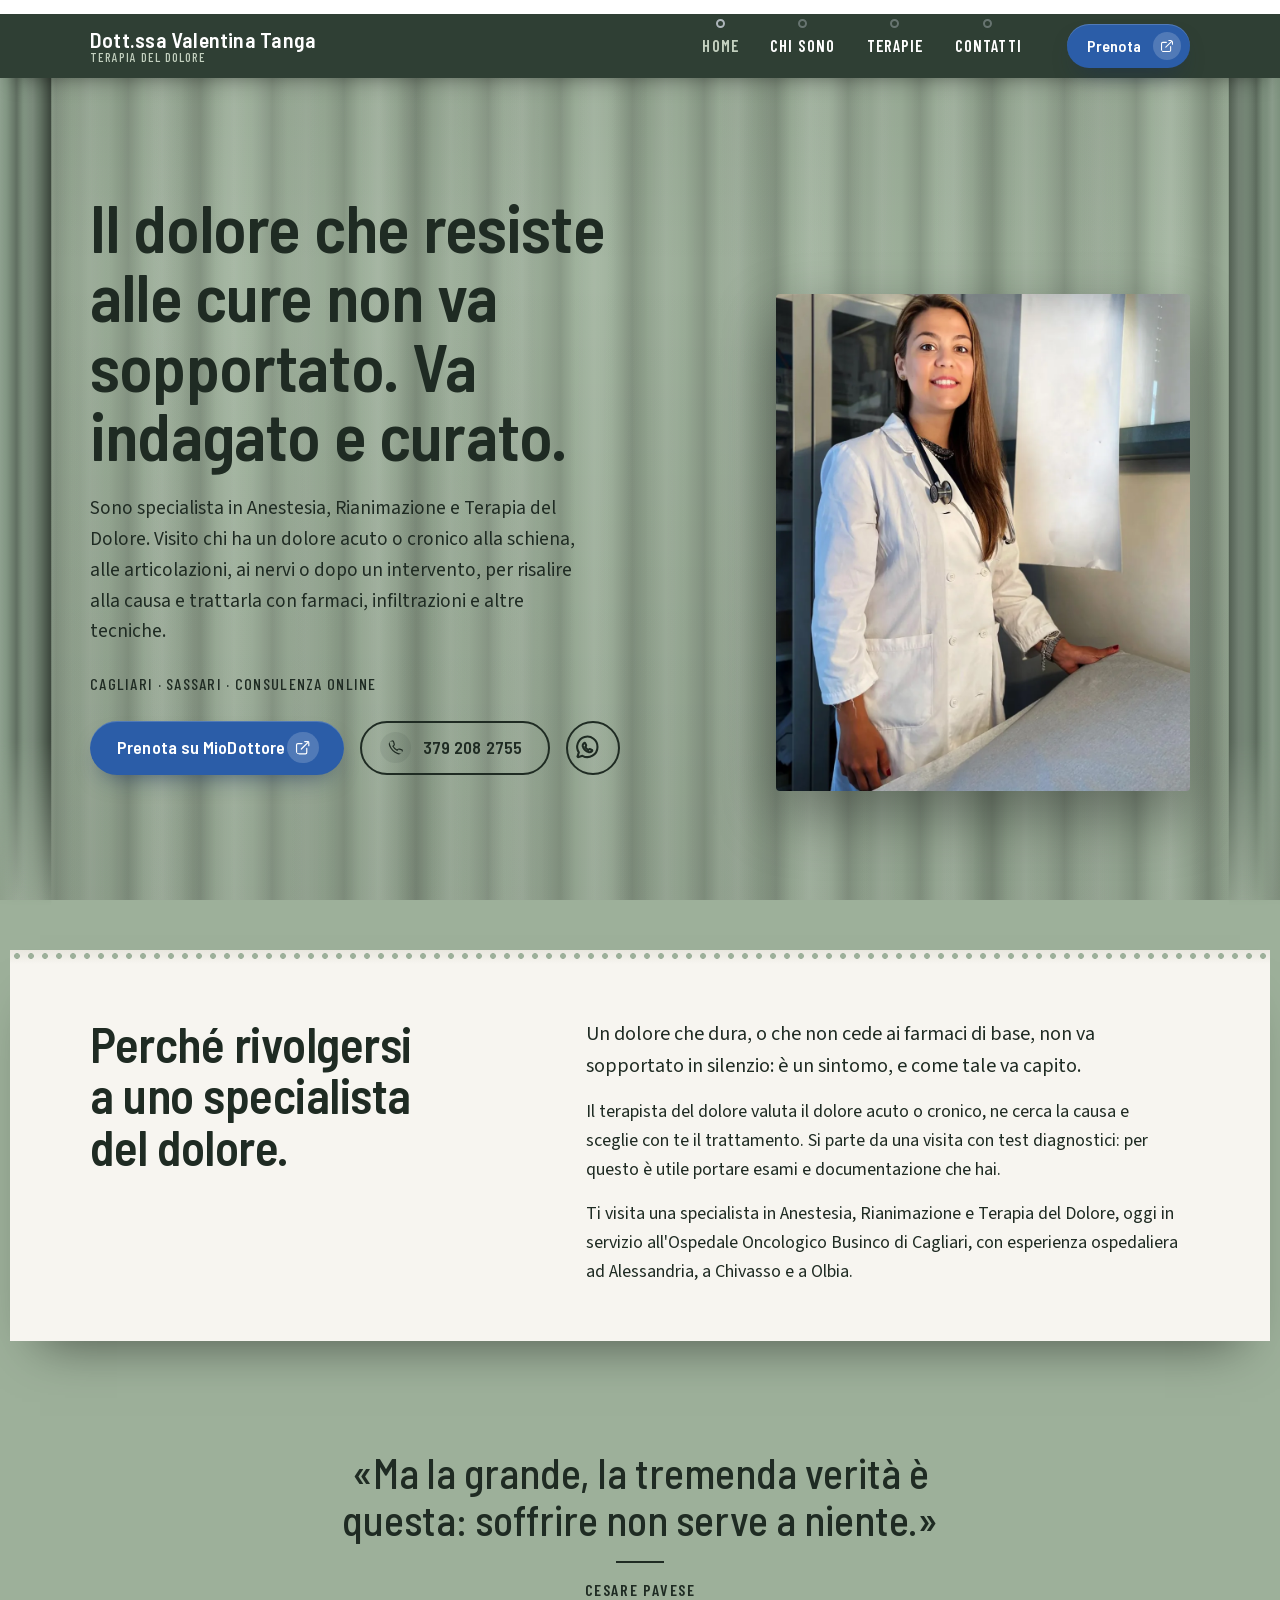
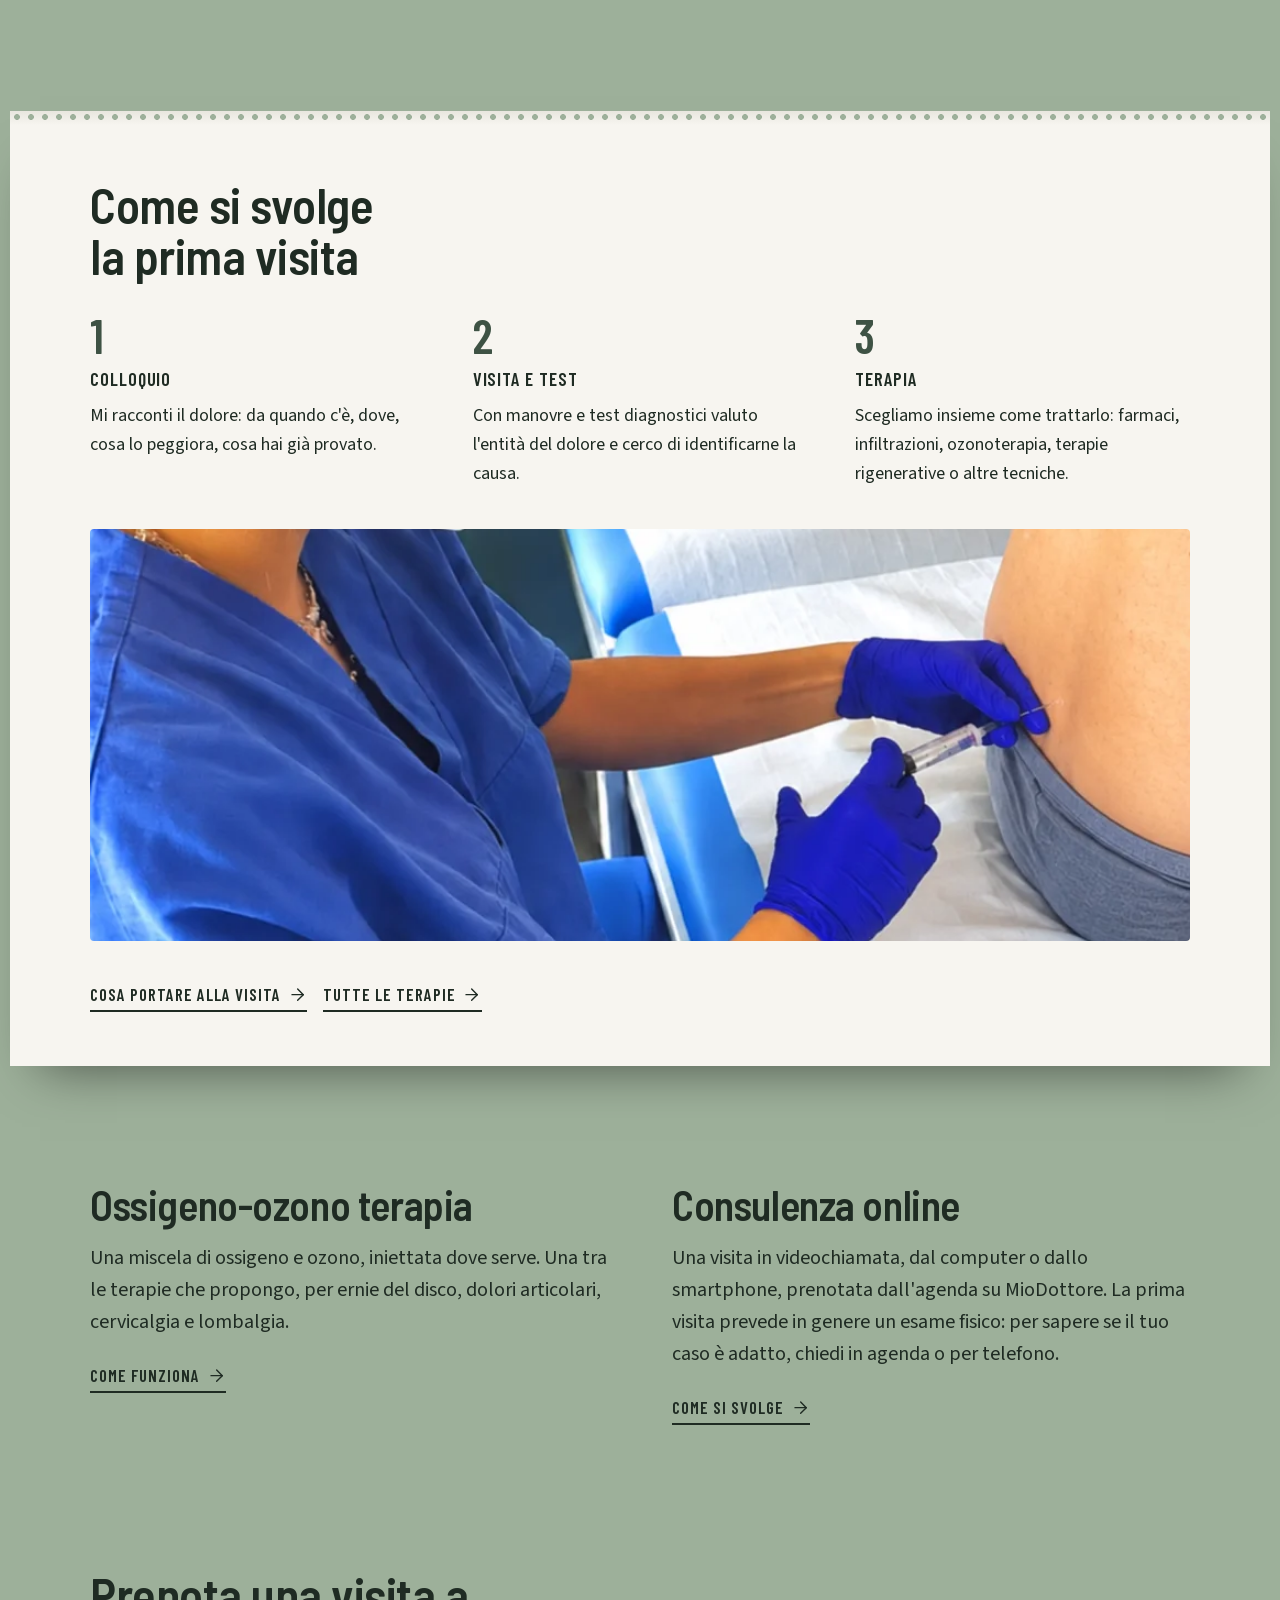
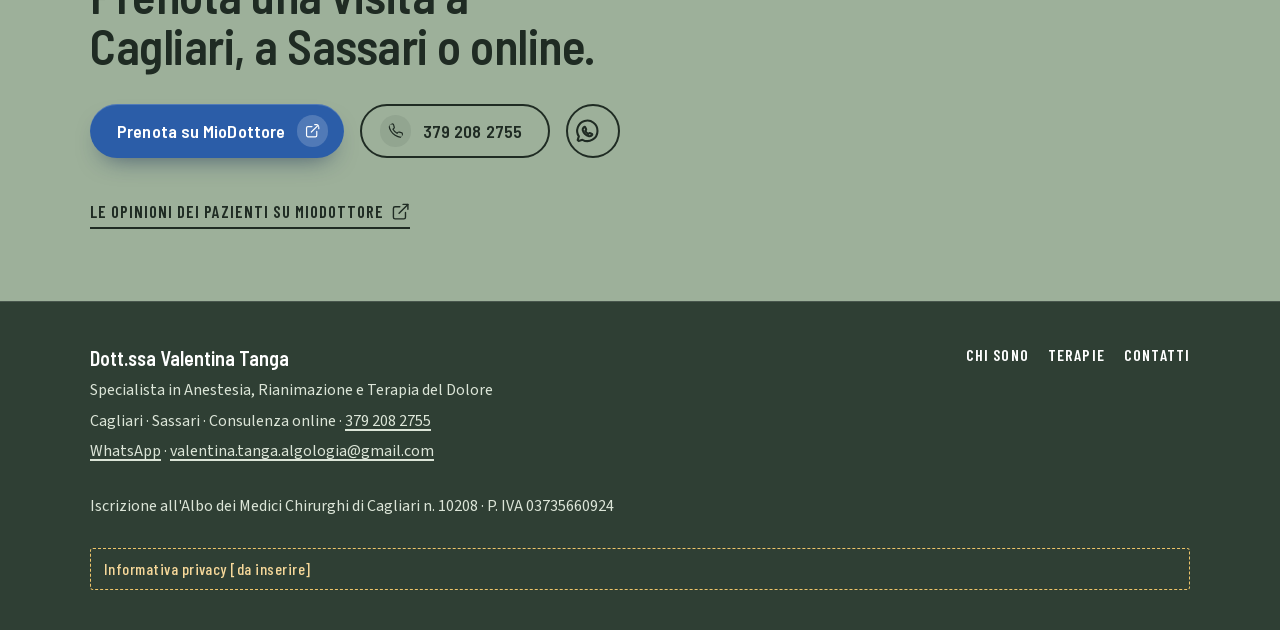
==== commit 3208a15f: "Numero unico, volto in apertura, dati legali e icona WhatsApp - Numero 379 208 2755 per chiamate e W" ====
--- a/index.html
+++ b/index.html
@@ -9,14 +9,14 @@
   <link rel="preload" href="fonts/barlow-semi-condensed-600.woff2" as="font" type="font/woff2" crossorigin>
   <link rel="preload" href="fonts/source-sans-3-400.woff2" as="font" type="font/woff2" crossorigin>
   <link rel="stylesheet" href="fonts/fonts.css?v=1">
-  <link rel="stylesheet" href="styles.css?v=21">
+  <link rel="stylesheet" href="styles.css?v=22">
   <script type="application/ld+json">
   {
     "@context": "https://schema.org",
     "@type": "Physician",
     "name": "Dott.ssa Valentina Tanga",
     "medicalSpecialty": ["Anesthesia", "PainMedicine"],
-    "telephone": "+39 351 374 4685",
+    "telephone": "+39 379 208 2755",
     "email": "valentina.tanga.algologia@gmail.com",
     "sameAs": "https://www.miodottore.it/profilo/valentina-tanga",
     "address": [
@@ -71,12 +71,12 @@
         <p class="hero-places">Cagliari · Sassari · Consulenza online</p>
         <div class="hero-actions">
           <a class="btn btn-primary" href="https://www.miodottore.it/profilo/valentina-tanga" rel="noopener">Prenota su MioDottore<svg class="icon" aria-hidden="true"><use href="#i-ext"/></svg></a>
-          <a class="btn btn-ghost" href="tel:+393513744685"><svg class="icon" aria-hidden="true"><use href="#i-phone"/></svg>351 374 4685</a>
-        <a class="btn btn-ghost btn-icon" href="https://wa.me/393513744685" rel="noopener" aria-label="Scrivi su WhatsApp (si apre in una nuova pagina)"><svg class="icon" aria-hidden="true"><use href="#i-whatsapp"/></svg></a>
+          <a class="btn btn-ghost" href="tel:+393792082755"><svg class="icon" aria-hidden="true"><use href="#i-phone"/></svg>379 208 2755</a>
+        <a class="btn btn-ghost btn-icon" href="https://wa.me/393792082755" rel="noopener" aria-label="Scrivi su WhatsApp (si apre in una nuova pagina)"><svg class="icon" aria-hidden="true"><use href="#i-whatsapp"/></svg></a>
         </div>
       </div>
       <figure class="hero-photo">
-        <img src="images/valentina-terapia.webp" width="1000" height="1314" alt="La dottoressa Valentina Tanga in divisa blu, con mascherina e guanti, esegue un'infiltrazione a un paziente sdraiato sul lettino" fetchpriority="high">
+        <img src="images/valentina-lettino.webp" width="1000" height="1335" alt="La dottoressa Valentina Tanga in piedi accanto al lettino da visita, in camice bianco con lo stetoscopio al collo, sorride" fetchpriority="high">
       </figure>
     </div>
   </section>
@@ -116,6 +116,9 @@
           <p>Scegliamo insieme come trattarlo: farmaci, infiltrazioni, ozonoterapia, terapie rigenerative o altre tecniche.</p>
         </li>
       </ol>
+      <figure class="evidence">
+        <img src="images/valentina-terapia.webp" width="1000" height="1314" alt="La dottoressa Valentina Tanga in divisa blu, con mascherina e guanti, esegue un'infiltrazione a un paziente sdraiato sul lettino" loading="lazy">
+      </figure>
       <div class="actions">
         <a class="text-link" href="contatti.html#prima-visita">Cosa portare alla visita<svg class="icon" aria-hidden="true"><use href="#i-arrow"/></svg></a>
         <a class="text-link" href="terapie.html">Tutte le terapie<svg class="icon" aria-hidden="true"><use href="#i-arrow"/></svg></a>
@@ -143,8 +146,8 @@
       <h2 id="prenota">Prenota una visita a Cagliari, a Sassari o online.</h2>
       <div class="actions">
         <a class="btn btn-primary" href="https://www.miodottore.it/profilo/valentina-tanga" rel="noopener">Prenota su MioDottore<span class="visually-hidden"> (si apre in una nuova pagina)</span><svg class="icon" aria-hidden="true"><use href="#i-ext"/></svg></a>
-        <a class="btn btn-ghost" href="tel:+393513744685"><svg class="icon" aria-hidden="true"><use href="#i-phone"/></svg>351 374 4685</a>
-        <a class="btn btn-ghost btn-icon" href="https://wa.me/393513744685" rel="noopener" aria-label="Scrivi su WhatsApp (si apre in una nuova pagina)"><svg class="icon" aria-hidden="true"><use href="#i-whatsapp"/></svg></a>
+        <a class="btn btn-ghost" href="tel:+393792082755"><svg class="icon" aria-hidden="true"><use href="#i-phone"/></svg>379 208 2755</a>
+        <a class="btn btn-ghost btn-icon" href="https://wa.me/393792082755" rel="noopener" aria-label="Scrivi su WhatsApp (si apre in una nuova pagina)"><svg class="icon" aria-hidden="true"><use href="#i-whatsapp"/></svg></a>
       </div>
       <p class="reviews"><a class="text-link" href="https://www.miodottore.it/profilo/valentina-tanga#opinioni" rel="noopener">Le opinioni dei pazienti su MioDottore<svg class="icon" aria-hidden="true"><use href="#i-ext"/></svg></a></p>
     </div>
@@ -157,21 +160,22 @@
     <div>
       <div class="foot-name">Dott.ssa Valentina Tanga</div>
       <p>Specialista in Anestesia, Rianimazione e Terapia del Dolore</p>
-      <p>Cagliari · Sassari · Consulenza online · <a href="tel:+393513744685">351 374 4685</a></p>
-      <p><a href="https://wa.me/393513744685" rel="noopener">WhatsApp</a> · <a href="mailto:valentina.tanga.algologia@gmail.com">valentina.tanga.algologia@gmail.com</a></p>
+      <p>Cagliari · Sassari · Consulenza online · <a href="tel:+393792082755">379 208 2755</a></p>
+      <p><a href="https://wa.me/393792082755" rel="noopener">WhatsApp</a> · <a href="mailto:valentina.tanga.algologia@gmail.com">valentina.tanga.algologia@gmail.com</a></p>
     </div>
     <nav class="foot-nav" aria-label="Sezioni del sito, piè di pagina">
       <a href="chi-sono.html">Chi sono</a>
       <a href="terapie.html">Terapie</a>
       <a href="contatti.html">Contatti</a>
     </nav>
-    <p class="pending">Iscrizione all'Ordine dei Medici n. [da inserire] · P. IVA [da inserire] · Informativa privacy [da inserire]</p>
+    <p class="legal">Iscrizione all'Albo dei Medici Chirurghi di Cagliari n. 10208 · P. IVA 03735660924</p>
+    <p class="pending">Informativa privacy [da inserire]</p>
   </div>
 </footer>
 
 <div class="action-bar" aria-label="Azioni rapide">
-  <a class="btn btn-ghost" href="tel:+393513744685"><svg class="icon" aria-hidden="true"><use href="#i-phone"/></svg>351 374 4685</a>
-  <a class="btn btn-ghost btn-icon" href="https://wa.me/393513744685" rel="noopener" aria-label="Scrivi su WhatsApp (si apre in una nuova pagina)"><svg class="icon" aria-hidden="true"><use href="#i-whatsapp"/></svg></a>
+  <a class="btn btn-ghost" href="tel:+393792082755"><svg class="icon" aria-hidden="true"><use href="#i-phone"/></svg>379 208 2755</a>
+  <a class="btn btn-ghost btn-icon" href="https://wa.me/393792082755" rel="noopener" aria-label="Scrivi su WhatsApp (si apre in una nuova pagina)"><svg class="icon" aria-hidden="true"><use href="#i-whatsapp"/></svg></a>
   <a class="btn btn-primary" href="https://www.miodottore.it/profilo/valentina-tanga" rel="noopener">Prenota<svg class="icon" aria-hidden="true"><use href="#i-ext"/></svg></a>
 </div>
 
--- a/styles.css
+++ b/styles.css
@@ -270,7 +270,7 @@
   text-wrap: balance;
   max-width: 24ch;
 }
-.hook em { font-style: normal; color: var(--green-800); }
+.hook em { font-style: normal; color: var(--ink); }
 .hero-lead {
   max-width: 50ch;
   font-size: 1.2rem;
@@ -296,7 +296,7 @@
   width: 100%;
   aspect-ratio: 3 / 3.6;
   object-fit: cover;
-  object-position: 55% 30%;
+  object-position: 50% 12%;
   border-radius: 4px;
 }
 /* The two curtain halves that part on load */
@@ -881,3 +881,8 @@
   .action-bar .btn .icon { width: 1.2em; height: 1.2em; padding: 0; margin: 0; background: none; }
   .action-bar .btn-icon .icon { width: 1.5em; height: 1.5em; }
 }
+
+.legal { color: var(--green-200); margin-top: 0.3rem; }
+.evidence { margin: 2.5rem 0 0; }
+.evidence img { width: 100%; aspect-ratio: 16 / 6; object-fit: cover; object-position: 50% 64%; border-radius: 4px; }
+@media (max-width: 600px) { .evidence img { aspect-ratio: 4 / 3; } }
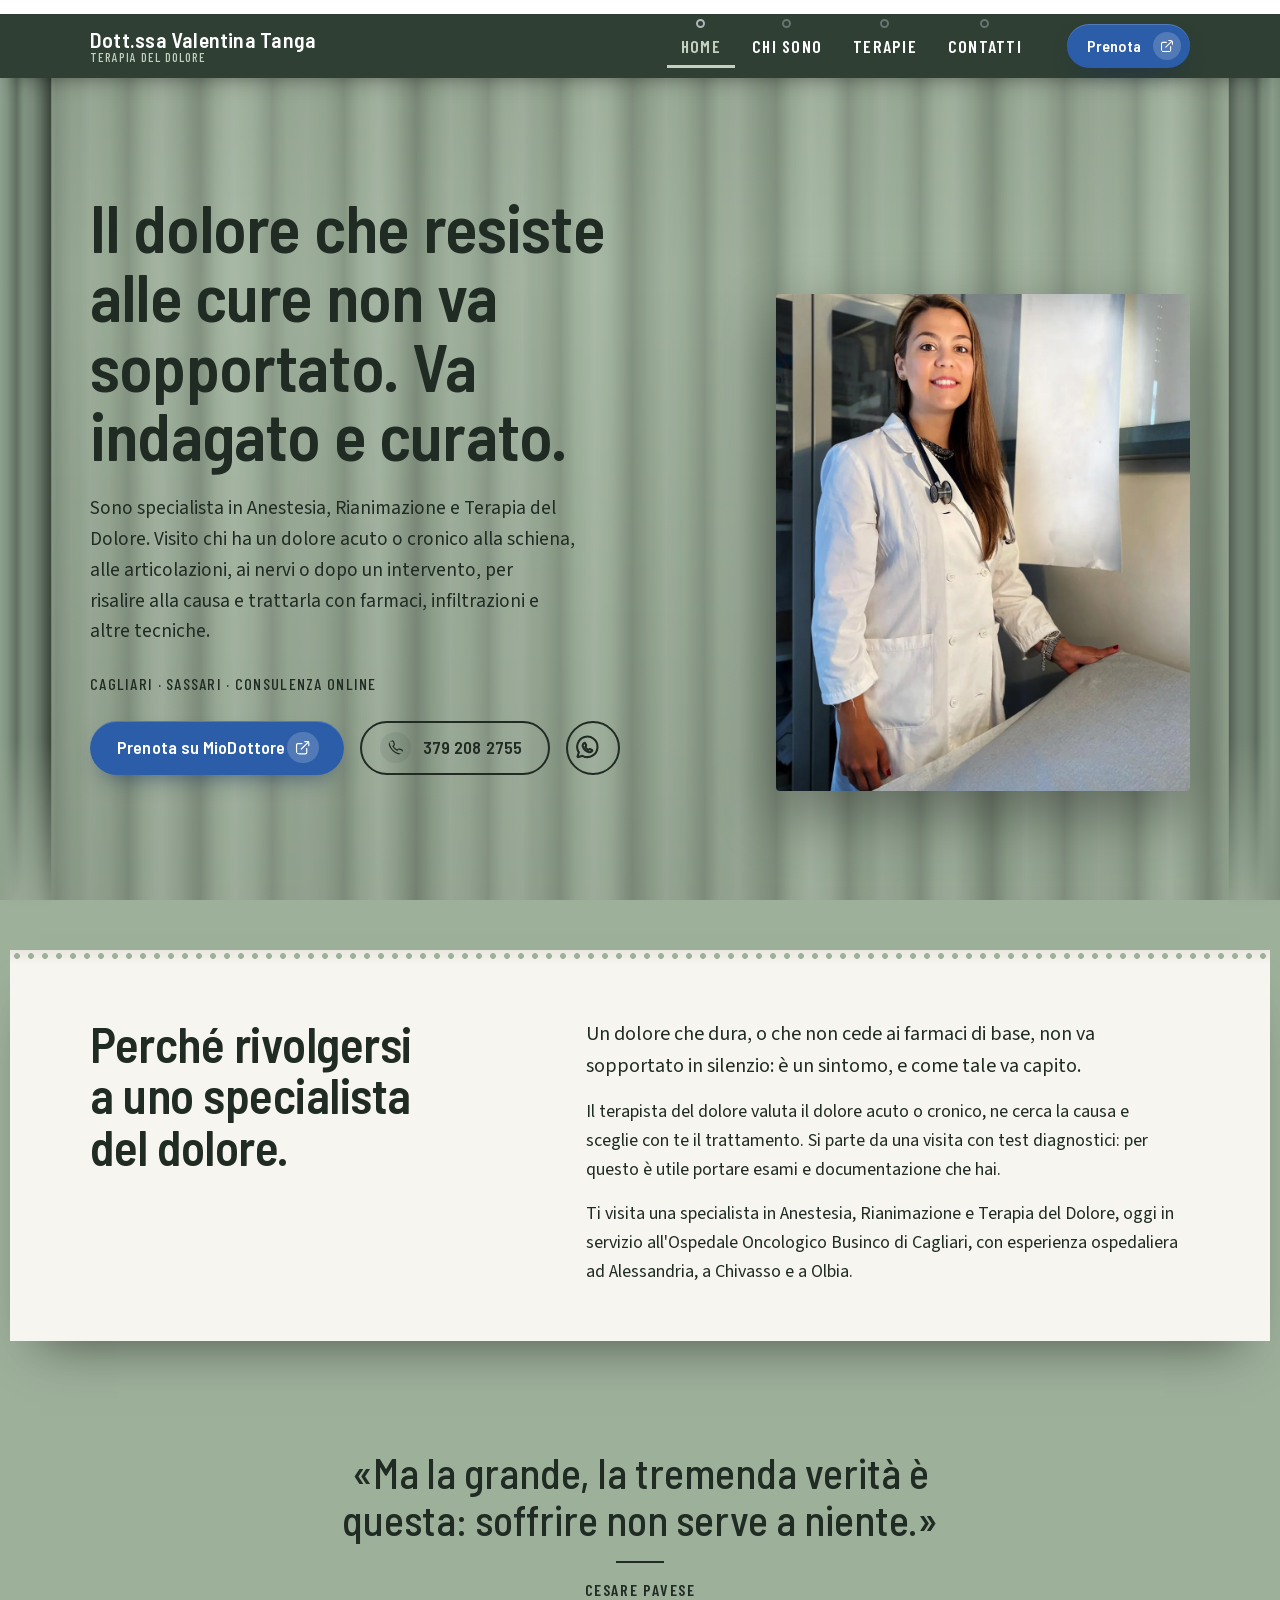
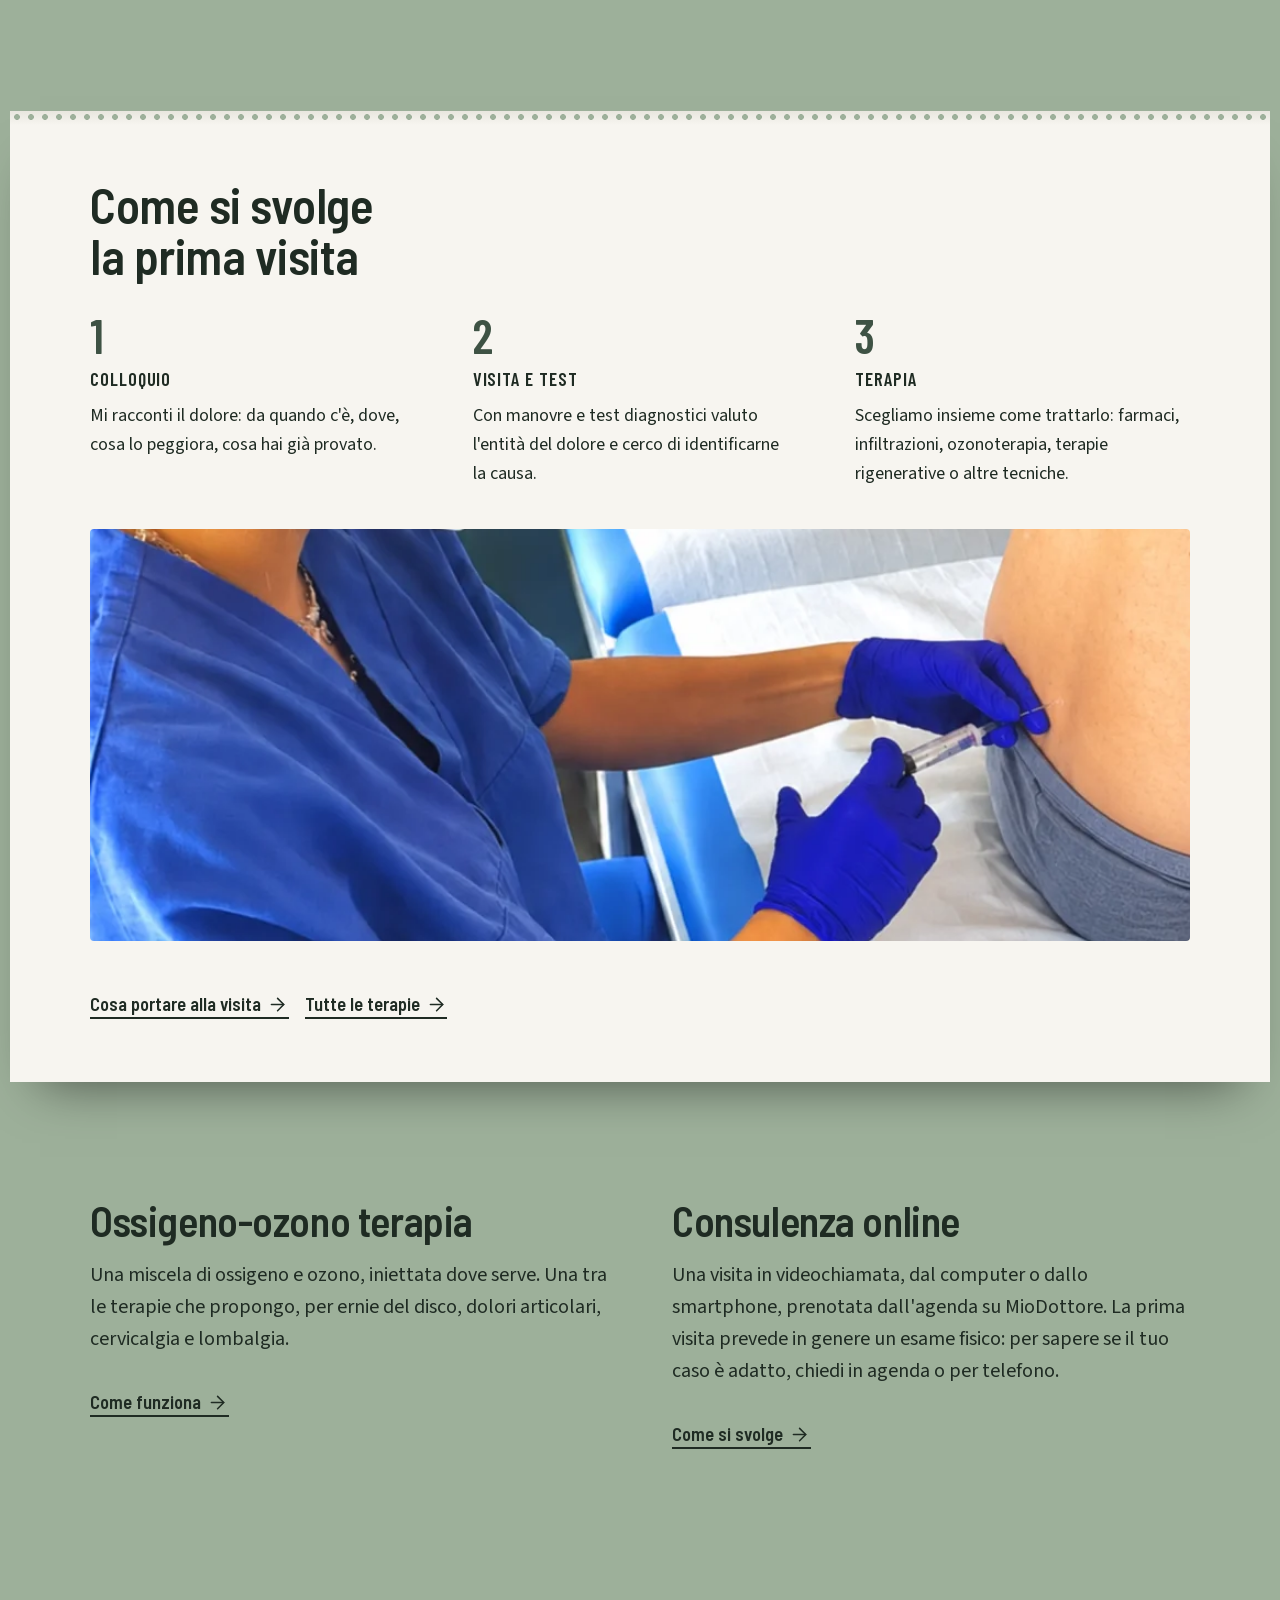
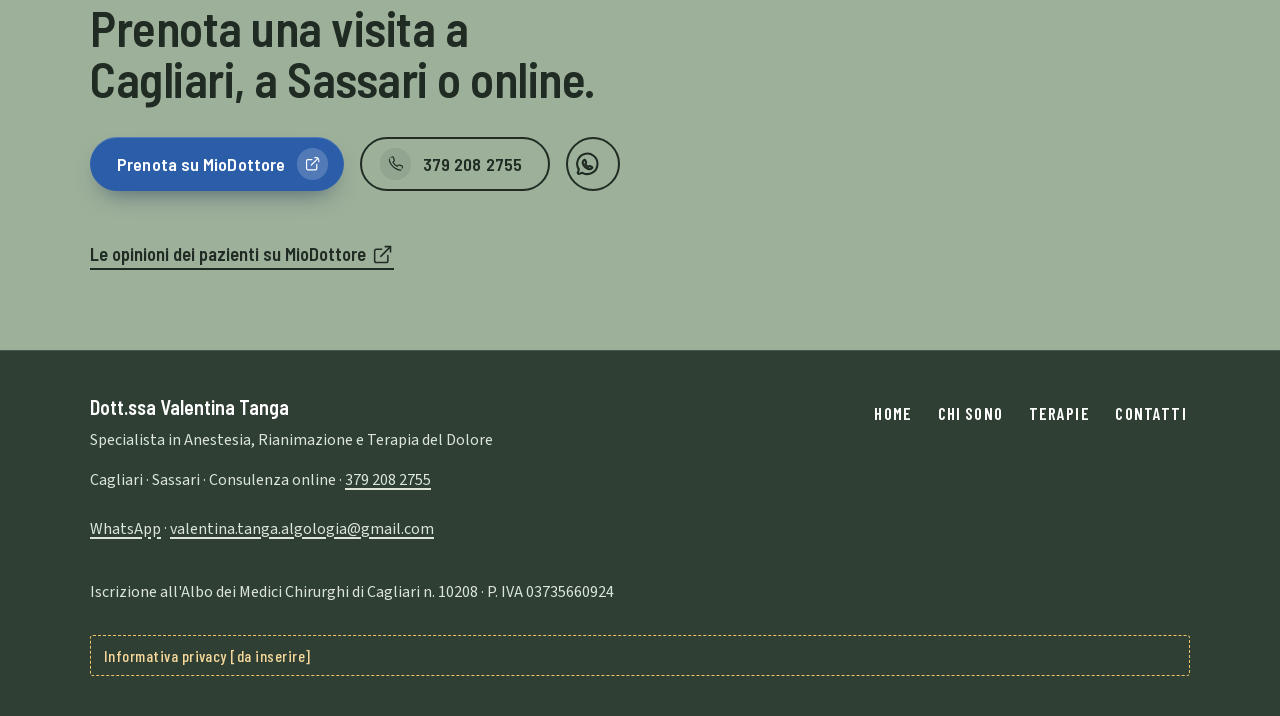
==== commit a3e22bfb: "Terapie in parole semplici, link in nuova scheda, contatti snelliti - Terapie: frase del paziente ac" ====
--- a/index.html
+++ b/index.html
@@ -9,7 +9,7 @@
   <link rel="preload" href="fonts/barlow-semi-condensed-600.woff2" as="font" type="font/woff2" crossorigin>
   <link rel="preload" href="fonts/source-sans-3-400.woff2" as="font" type="font/woff2" crossorigin>
   <link rel="stylesheet" href="fonts/fonts.css?v=1">
-  <link rel="stylesheet" href="styles.css?v=22">
+  <link rel="stylesheet" href="styles.css?v=25">
   <script type="application/ld+json">
   {
     "@context": "https://schema.org",
@@ -55,7 +55,7 @@
       <a href="terapie.html">Terapie</a>
       <a href="contatti.html">Contatti</a>
     </nav>
-    <a class="btn btn-primary btn-small" href="https://www.miodottore.it/profilo/valentina-tanga" rel="noopener">Prenota<span class="visually-hidden"> su MioDottore (si apre in una nuova pagina)</span><svg class="icon" aria-hidden="true"><use href="#i-ext"/></svg></a>
+    <a class="btn btn-primary btn-small" href="https://www.miodottore.it/profilo/valentina-tanga" target="_blank" rel="noopener">Prenota<span class="visually-hidden"> su MioDottore (si apre in una nuova pagina)</span><svg class="icon" aria-hidden="true"><use href="#i-ext"/></svg></a>
   </div>
 </header>
 
@@ -70,9 +70,9 @@
         <p class="hero-lead">Sono specialista in Anestesia, Rianimazione e Terapia del Dolore. Visito chi ha un dolore acuto o cronico alla schiena, alle articolazioni, ai nervi o dopo un intervento, per risalire alla causa e trattarla con farmaci, infiltrazioni e altre tecniche.</p>
         <p class="hero-places">Cagliari · Sassari · Consulenza online</p>
         <div class="hero-actions">
-          <a class="btn btn-primary" href="https://www.miodottore.it/profilo/valentina-tanga" rel="noopener">Prenota su MioDottore<svg class="icon" aria-hidden="true"><use href="#i-ext"/></svg></a>
+          <a class="btn btn-primary" href="https://www.miodottore.it/profilo/valentina-tanga" target="_blank" rel="noopener">Prenota su MioDottore<svg class="icon" aria-hidden="true"><use href="#i-ext"/></svg></a>
           <a class="btn btn-ghost" href="tel:+393792082755"><svg class="icon" aria-hidden="true"><use href="#i-phone"/></svg>379 208 2755</a>
-        <a class="btn btn-ghost btn-icon" href="https://wa.me/393792082755" rel="noopener" aria-label="Scrivi su WhatsApp (si apre in una nuova pagina)"><svg class="icon" aria-hidden="true"><use href="#i-whatsapp"/></svg></a>
+        <a class="btn btn-ghost btn-icon" href="https://wa.me/393792082755" target="_blank" rel="noopener" aria-label="Scrivi su WhatsApp (si apre in una nuova pagina)"><svg class="icon" aria-hidden="true"><use href="#i-whatsapp"/></svg></a>
         </div>
       </div>
       <figure class="hero-photo">
@@ -145,11 +145,11 @@
     <div class="bay-inner">
       <h2 id="prenota">Prenota una visita a Cagliari, a Sassari o online.</h2>
       <div class="actions">
-        <a class="btn btn-primary" href="https://www.miodottore.it/profilo/valentina-tanga" rel="noopener">Prenota su MioDottore<span class="visually-hidden"> (si apre in una nuova pagina)</span><svg class="icon" aria-hidden="true"><use href="#i-ext"/></svg></a>
+        <a class="btn btn-primary" href="https://www.miodottore.it/profilo/valentina-tanga" target="_blank" rel="noopener">Prenota su MioDottore<span class="visually-hidden"> (si apre in una nuova pagina)</span><svg class="icon" aria-hidden="true"><use href="#i-ext"/></svg></a>
         <a class="btn btn-ghost" href="tel:+393792082755"><svg class="icon" aria-hidden="true"><use href="#i-phone"/></svg>379 208 2755</a>
-        <a class="btn btn-ghost btn-icon" href="https://wa.me/393792082755" rel="noopener" aria-label="Scrivi su WhatsApp (si apre in una nuova pagina)"><svg class="icon" aria-hidden="true"><use href="#i-whatsapp"/></svg></a>
+        <a class="btn btn-ghost btn-icon" href="https://wa.me/393792082755" target="_blank" rel="noopener" aria-label="Scrivi su WhatsApp (si apre in una nuova pagina)"><svg class="icon" aria-hidden="true"><use href="#i-whatsapp"/></svg></a>
       </div>
-      <p class="reviews"><a class="text-link" href="https://www.miodottore.it/profilo/valentina-tanga#opinioni" rel="noopener">Le opinioni dei pazienti su MioDottore<svg class="icon" aria-hidden="true"><use href="#i-ext"/></svg></a></p>
+      <p class="reviews"><a class="text-link" href="https://www.miodottore.it/profilo/valentina-tanga#opinioni" target="_blank" rel="noopener">Le opinioni dei pazienti su MioDottore<svg class="icon" aria-hidden="true"><use href="#i-ext"/></svg></a></p>
     </div>
   </section>
 
@@ -161,9 +161,10 @@
       <div class="foot-name">Dott.ssa Valentina Tanga</div>
       <p>Specialista in Anestesia, Rianimazione e Terapia del Dolore</p>
       <p>Cagliari · Sassari · Consulenza online · <a href="tel:+393792082755">379 208 2755</a></p>
-      <p><a href="https://wa.me/393792082755" rel="noopener">WhatsApp</a> · <a href="mailto:valentina.tanga.algologia@gmail.com">valentina.tanga.algologia@gmail.com</a></p>
+      <p><a href="https://wa.me/393792082755" target="_blank" rel="noopener">WhatsApp</a> · <a href="mailto:valentina.tanga.algologia@gmail.com">valentina.tanga.algologia@gmail.com</a></p>
     </div>
     <nav class="foot-nav" aria-label="Sezioni del sito, piè di pagina">
+      <a href="index.html">Home</a>
       <a href="chi-sono.html">Chi sono</a>
       <a href="terapie.html">Terapie</a>
       <a href="contatti.html">Contatti</a>
@@ -175,8 +176,8 @@
 
 <div class="action-bar" aria-label="Azioni rapide">
   <a class="btn btn-ghost" href="tel:+393792082755"><svg class="icon" aria-hidden="true"><use href="#i-phone"/></svg>379 208 2755</a>
-  <a class="btn btn-ghost btn-icon" href="https://wa.me/393792082755" rel="noopener" aria-label="Scrivi su WhatsApp (si apre in una nuova pagina)"><svg class="icon" aria-hidden="true"><use href="#i-whatsapp"/></svg></a>
-  <a class="btn btn-primary" href="https://www.miodottore.it/profilo/valentina-tanga" rel="noopener">Prenota<svg class="icon" aria-hidden="true"><use href="#i-ext"/></svg></a>
+  <a class="btn btn-ghost btn-icon" href="https://wa.me/393792082755" target="_blank" rel="noopener" aria-label="Scrivi su WhatsApp (si apre in una nuova pagina)"><svg class="icon" aria-hidden="true"><use href="#i-whatsapp"/></svg></a>
+  <a class="btn btn-primary" href="https://www.miodottore.it/profilo/valentina-tanga" target="_blank" rel="noopener">Prenota<svg class="icon" aria-hidden="true"><use href="#i-ext"/></svg></a>
 </div>
 
 </body>
--- a/styles.css
+++ b/styles.css
@@ -886,3 +886,35 @@
 .evidence { margin: 2.5rem 0 0; }
 .evidence img { width: 100%; aspect-ratio: 16 / 6; object-fit: cover; object-position: 50% 64%; border-radius: 4px; }
 @media (max-width: 600px) { .evidence img { aspect-ratio: 4 / 3; } }
+
+/* ---------- Readability and touch (critique round) ---------- */
+
+p, li, dd { text-wrap: pretty; }
+.lay { display: block; font-size: 0.95rem; color: var(--ink-2); line-height: 1.35; margin-top: 0.1rem; }
+.condition-group li { padding: 0.4rem 0; }
+.prose-note { margin-top: 1rem; max-width: 60ch; color: var(--ink-2); }
+.row-links { display: flex; flex-wrap: wrap; gap: 0 1.75rem; margin-top: 0.2rem; }
+.rows .link { min-height: 44px; }
+.rows dd > p { padding: 0; }
+.rows dd > p + p { margin-top: 0.1rem; }
+
+/* Link labels: sentence case, readable size, 44px touch area */
+.text-link {
+  font-family: var(--font-head);
+  font-size: 1.15rem;
+  letter-spacing: 0;
+  text-transform: none;
+  min-height: 44px;
+  padding: 0.55rem 0;
+  border-bottom: 0;
+  background: linear-gradient(currentColor, currentColor) 0 calc(100% - 0.55rem) / 100% 2px no-repeat;
+}
+.link { min-height: 44px; }
+.foot a { display: inline-flex; align-items: center; min-height: 44px; }
+.foot-nav a { padding: 0 0.2rem; font-size: 1.05rem; }
+.nav a { font-size: 1.1rem; }
+.nav a[aria-current="page"] { box-shadow: inset 0 -3px 0 var(--green-300); }
+@media (max-width: 900px) {
+  .nav a { min-height: 44px; }
+}
+.phone-big { min-height: 44px; padding: 0.3rem 0; }
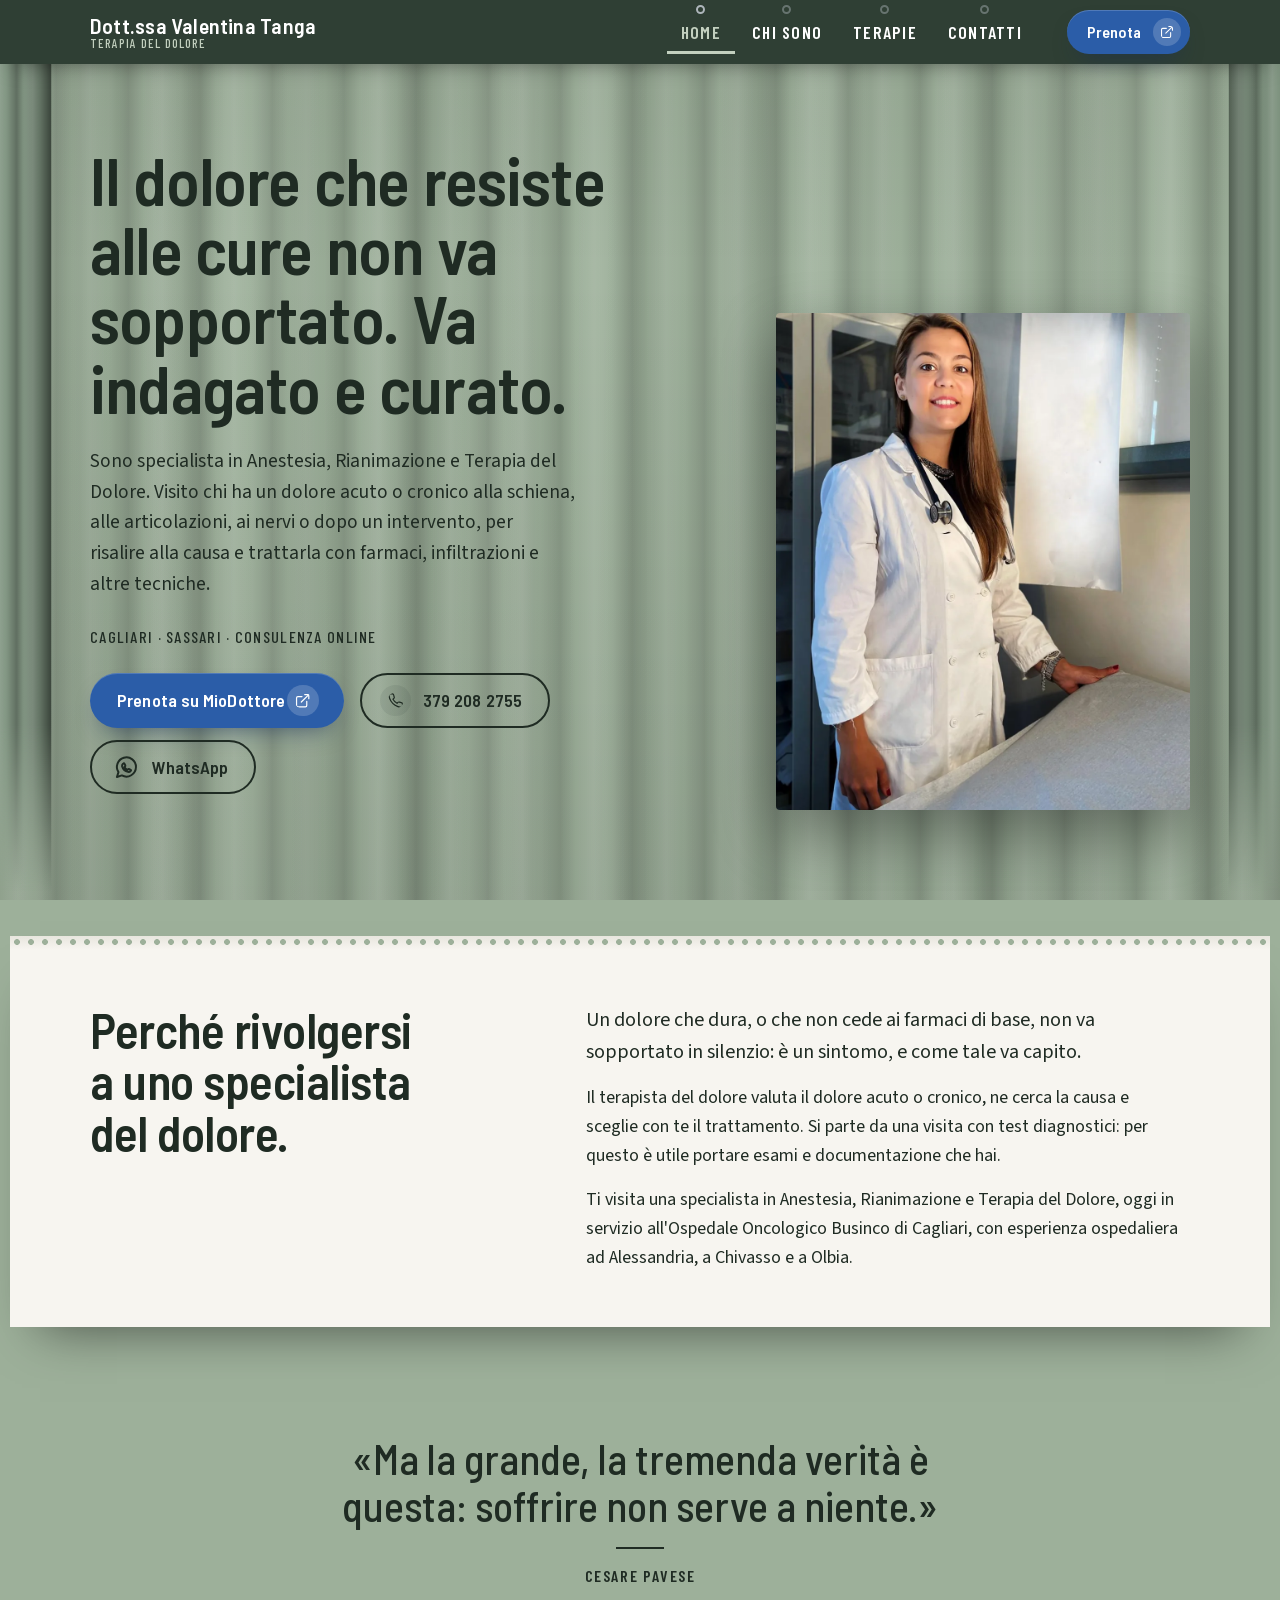
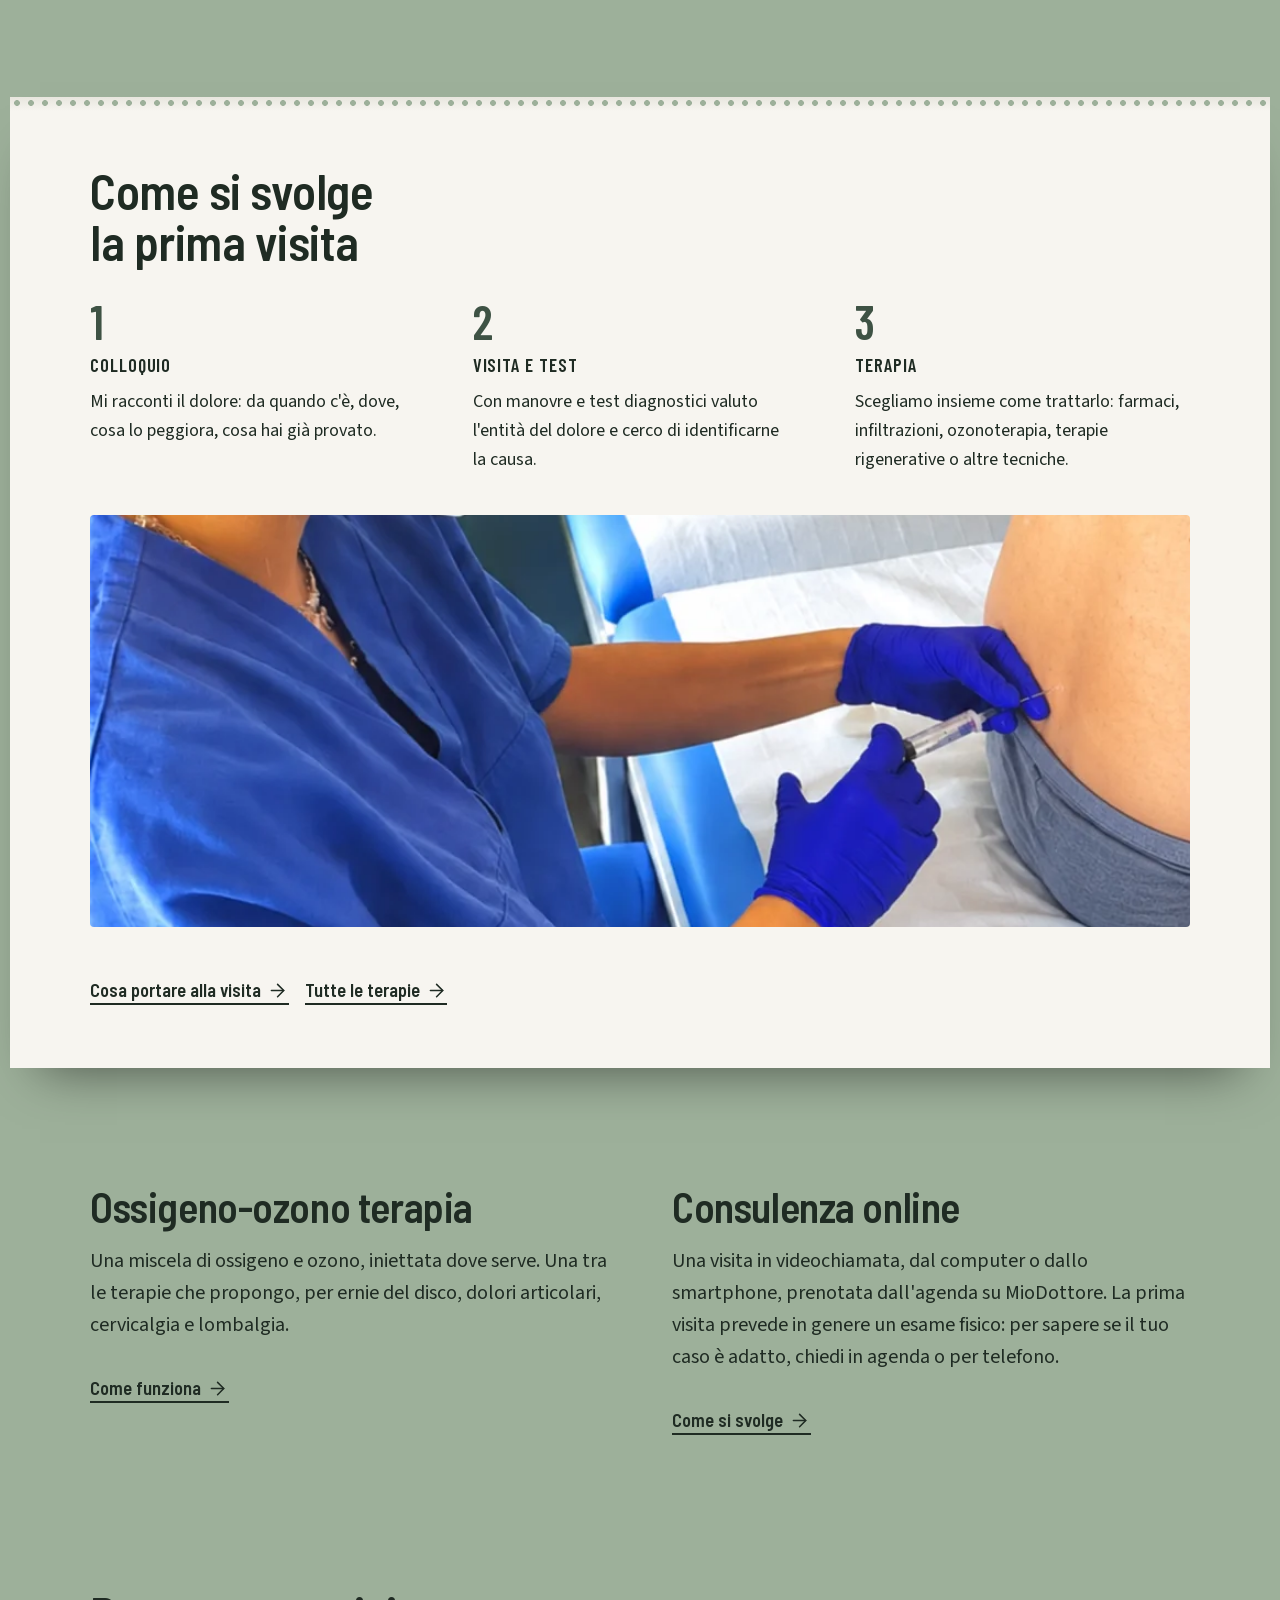
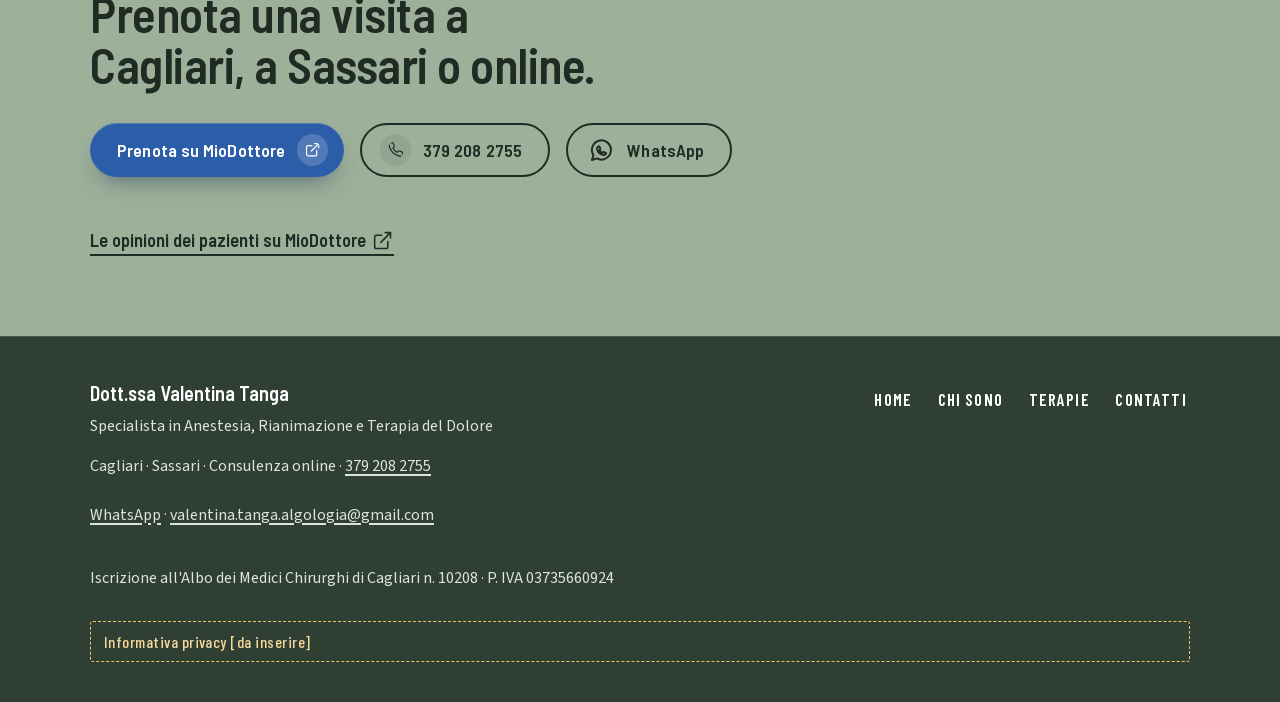
==== commit b350103c: "Rimossa la striscia chiara e rifatto il pulsante WhatsApp - Binario e barra d'azione senza il bordo " ====
--- a/index.html
+++ b/index.html
@@ -9,7 +9,7 @@
   <link rel="preload" href="fonts/barlow-semi-condensed-600.woff2" as="font" type="font/woff2" crossorigin>
   <link rel="preload" href="fonts/source-sans-3-400.woff2" as="font" type="font/woff2" crossorigin>
   <link rel="stylesheet" href="fonts/fonts.css?v=1">
-  <link rel="stylesheet" href="styles.css?v=25">
+  <link rel="stylesheet" href="styles.css?v=26">
   <script type="application/ld+json">
   {
     "@context": "https://schema.org",
@@ -72,7 +72,7 @@
         <div class="hero-actions">
           <a class="btn btn-primary" href="https://www.miodottore.it/profilo/valentina-tanga" target="_blank" rel="noopener">Prenota su MioDottore<svg class="icon" aria-hidden="true"><use href="#i-ext"/></svg></a>
           <a class="btn btn-ghost" href="tel:+393792082755"><svg class="icon" aria-hidden="true"><use href="#i-phone"/></svg>379 208 2755</a>
-        <a class="btn btn-ghost btn-icon" href="https://wa.me/393792082755" target="_blank" rel="noopener" aria-label="Scrivi su WhatsApp (si apre in una nuova pagina)"><svg class="icon" aria-hidden="true"><use href="#i-whatsapp"/></svg></a>
+        <a class="btn btn-ghost" href="https://wa.me/393792082755" target="_blank" rel="noopener"><svg class="icon icon-bare" aria-hidden="true"><use href="#i-whatsapp"/></svg>WhatsApp<span class="visually-hidden"> (si apre in una nuova pagina)</span></a>
         </div>
       </div>
       <figure class="hero-photo">
@@ -147,7 +147,7 @@
       <div class="actions">
         <a class="btn btn-primary" href="https://www.miodottore.it/profilo/valentina-tanga" target="_blank" rel="noopener">Prenota su MioDottore<span class="visually-hidden"> (si apre in una nuova pagina)</span><svg class="icon" aria-hidden="true"><use href="#i-ext"/></svg></a>
         <a class="btn btn-ghost" href="tel:+393792082755"><svg class="icon" aria-hidden="true"><use href="#i-phone"/></svg>379 208 2755</a>
-        <a class="btn btn-ghost btn-icon" href="https://wa.me/393792082755" target="_blank" rel="noopener" aria-label="Scrivi su WhatsApp (si apre in una nuova pagina)"><svg class="icon" aria-hidden="true"><use href="#i-whatsapp"/></svg></a>
+        <a class="btn btn-ghost" href="https://wa.me/393792082755" target="_blank" rel="noopener"><svg class="icon icon-bare" aria-hidden="true"><use href="#i-whatsapp"/></svg>WhatsApp<span class="visually-hidden"> (si apre in una nuova pagina)</span></a>
       </div>
       <p class="reviews"><a class="text-link" href="https://www.miodottore.it/profilo/valentina-tanga#opinioni" target="_blank" rel="noopener">Le opinioni dei pazienti su MioDottore<svg class="icon" aria-hidden="true"><use href="#i-ext"/></svg></a></p>
     </div>
@@ -176,7 +176,7 @@
 
 <div class="action-bar" aria-label="Azioni rapide">
   <a class="btn btn-ghost" href="tel:+393792082755"><svg class="icon" aria-hidden="true"><use href="#i-phone"/></svg>379 208 2755</a>
-  <a class="btn btn-ghost btn-icon" href="https://wa.me/393792082755" target="_blank" rel="noopener" aria-label="Scrivi su WhatsApp (si apre in una nuova pagina)"><svg class="icon" aria-hidden="true"><use href="#i-whatsapp"/></svg></a>
+  <a class="btn btn-ghost btn-icon" href="https://wa.me/393792082755" target="_blank" rel="noopener" aria-label="Scrivi su WhatsApp (si apre in una nuova pagina)"><svg class="icon icon-bare" aria-hidden="true"><use href="#i-whatsapp"/></svg></a>
   <a class="btn btn-primary" href="https://www.miodottore.it/profilo/valentina-tanga" target="_blank" rel="noopener">Prenota<svg class="icon" aria-hidden="true"><use href="#i-ext"/></svg></a>
 </div>
 
--- a/styles.css
+++ b/styles.css
@@ -104,8 +104,6 @@
   top: 0;
   z-index: 30;
   background: var(--green-900);
-  border-top: 14px solid;
-  border-image: linear-gradient(180deg, #ffffff 0, #ffffff 1px, var(--steel-light) 1px, var(--steel) 55%, var(--steel-dark) 92%, #3f484d) 1;
   box-shadow: 0 10px 24px -14px rgba(0, 0, 0, 0.6);
 }
 .rail-inner {
@@ -710,8 +708,7 @@
     gap: 0.5rem;
     padding: 0.6rem var(--gutter) calc(0.6rem + env(safe-area-inset-bottom));
     background: var(--green-900);
-    border-top: 6px solid;
-    border-image: linear-gradient(180deg, var(--steel-light), var(--steel) 45%, var(--steel-dark)) 1;
+    border-top: 1px solid rgba(255, 255, 255, 0.16);
     box-shadow: 0 -10px 24px -14px rgba(0, 0, 0, 0.6);
   }
   .action-bar .btn { justify-content: center; width: 100%; min-height: 50px; padding-inline: 0.6rem; }
@@ -918,3 +915,10 @@
   .nav a { min-height: 44px; }
 }
 .phone-big { min-height: 44px; padding: 0.3rem 0; }
+
+/* WhatsApp glyph: no disc behind it, so there is no circle inside a circle */
+.btn .icon.icon-bare { width: 1.5em; height: 1.5em; padding: 0; background: none; margin: 0 0 0 -0.35em; border-radius: 0; }
+.btn-ghost:hover .icon.icon-bare { background: none; }
+.action-bar .btn-icon { border: 0; background: rgba(255, 255, 255, 0.12); border-radius: 14px; width: 52px; }
+.action-bar .btn-icon:hover { background: rgba(255, 255, 255, 0.22); color: var(--white); }
+.action-bar .btn-icon .icon.icon-bare { width: 1.7em; height: 1.7em; margin: 0; }
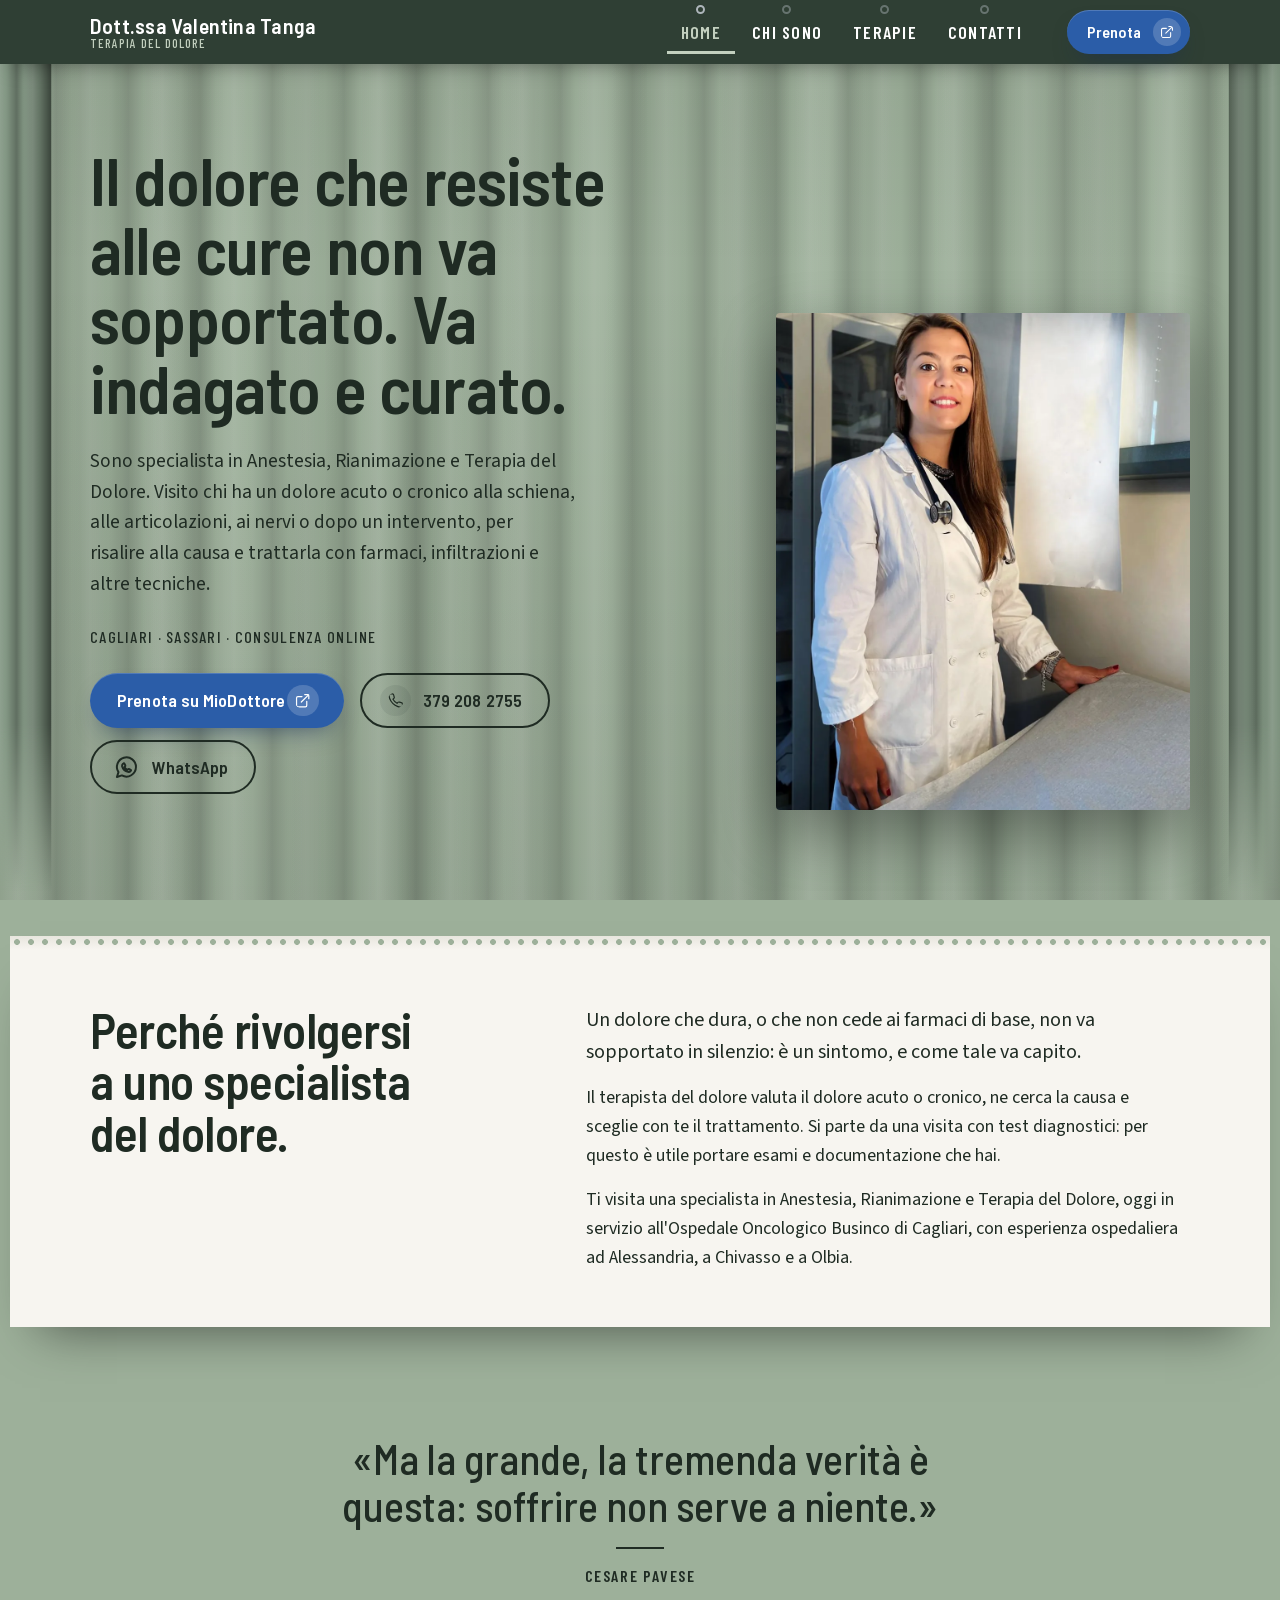
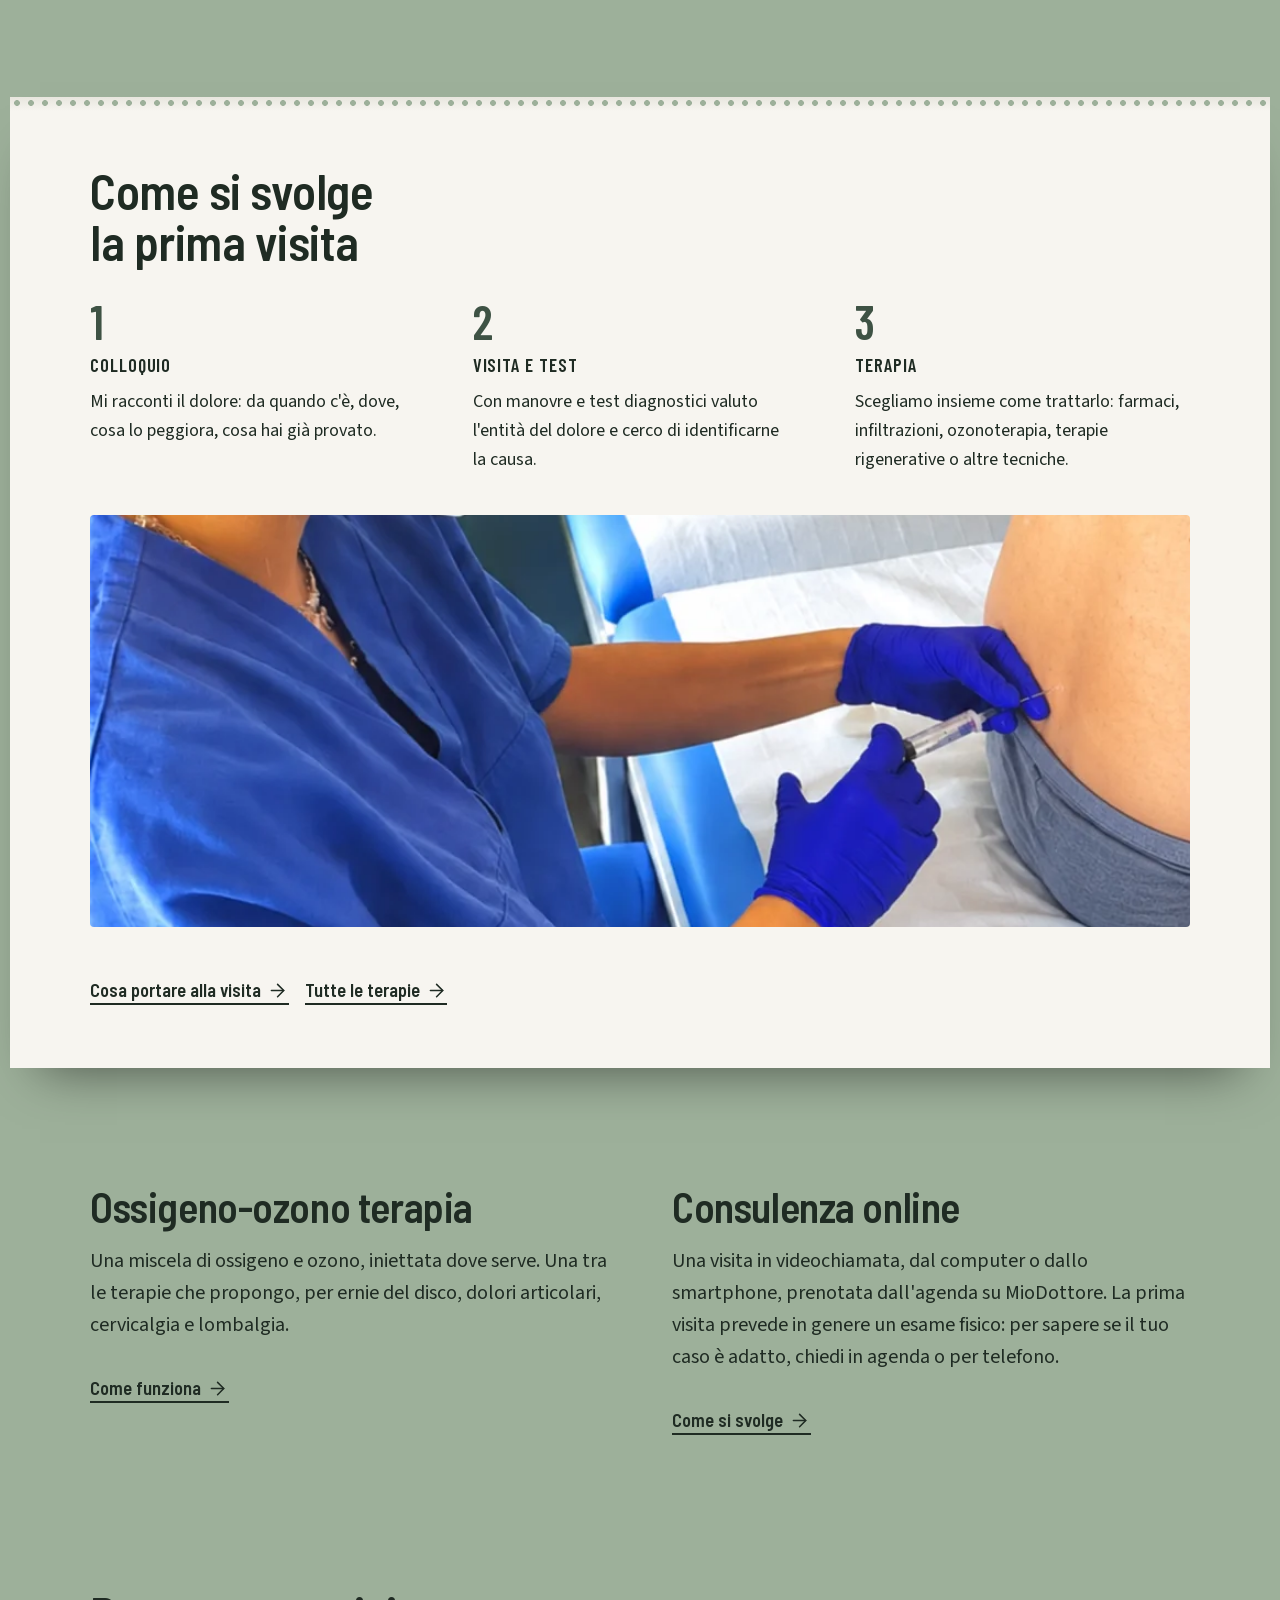
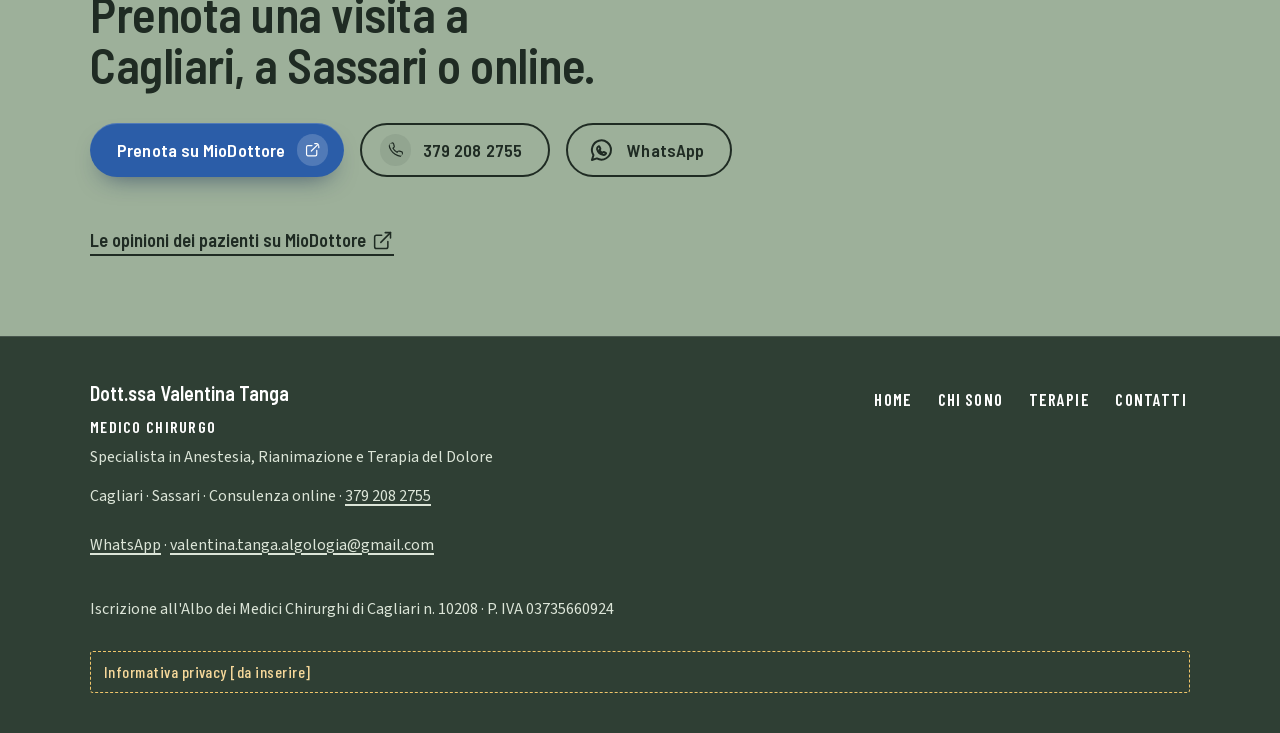
==== commit 859a88b1: "Merge branch 'develop' Co-Authored-By: Claude Sonnet 5.5 <noreply@anthropic.com>" ====
--- a/index.html
+++ b/index.html
@@ -9,7 +9,7 @@
   <link rel="preload" href="fonts/barlow-semi-condensed-600.woff2" as="font" type="font/woff2" crossorigin>
   <link rel="preload" href="fonts/source-sans-3-400.woff2" as="font" type="font/woff2" crossorigin>
   <link rel="stylesheet" href="fonts/fonts.css?v=1">
-  <link rel="stylesheet" href="styles.css?v=26">
+  <link rel="stylesheet" href="styles.css?v=27">
   <script type="application/ld+json">
   {
     "@context": "https://schema.org",
@@ -159,6 +159,7 @@
   <div class="bay-inner">
     <div>
       <div class="foot-name">Dott.ssa Valentina Tanga</div>
+      <p class="foot-title">Medico Chirurgo</p>
       <p>Specialista in Anestesia, Rianimazione e Terapia del Dolore</p>
       <p>Cagliari · Sassari · Consulenza online · <a href="tel:+393792082755">379 208 2755</a></p>
       <p><a href="https://wa.me/393792082755" target="_blank" rel="noopener">WhatsApp</a> · <a href="mailto:valentina.tanga.algologia@gmail.com">valentina.tanga.algologia@gmail.com</a></p>
--- a/styles.css
+++ b/styles.css
@@ -922,3 +922,5 @@
 .action-bar .btn-icon { border: 0; background: rgba(255, 255, 255, 0.12); border-radius: 14px; width: 52px; }
 .action-bar .btn-icon:hover { background: rgba(255, 255, 255, 0.22); color: var(--white); }
 .action-bar .btn-icon .icon.icon-bare { width: 1.7em; height: 1.7em; margin: 0; }
+
+.foot-title { margin-top: 0; color: var(--white); font-family: var(--font-sign); font-weight: 600; font-size: 1rem; letter-spacing: 0.08em; text-transform: uppercase; }
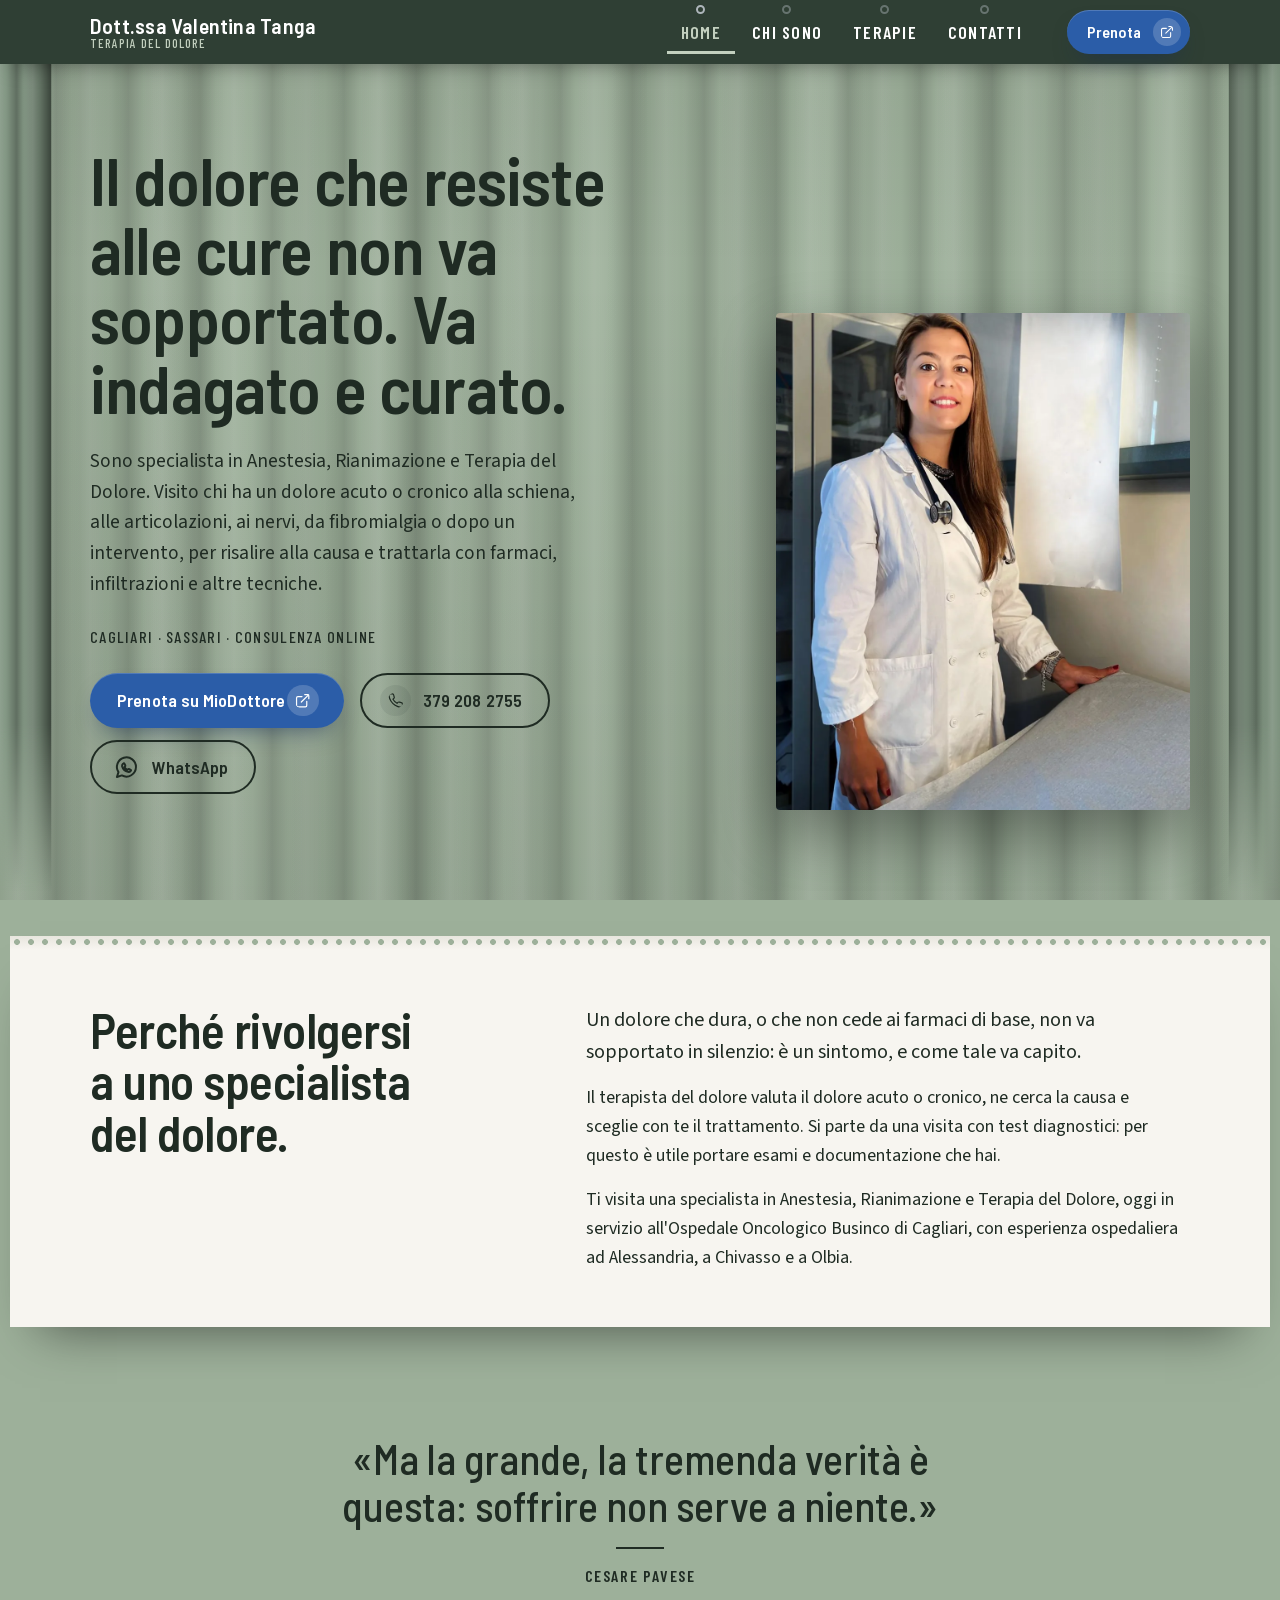
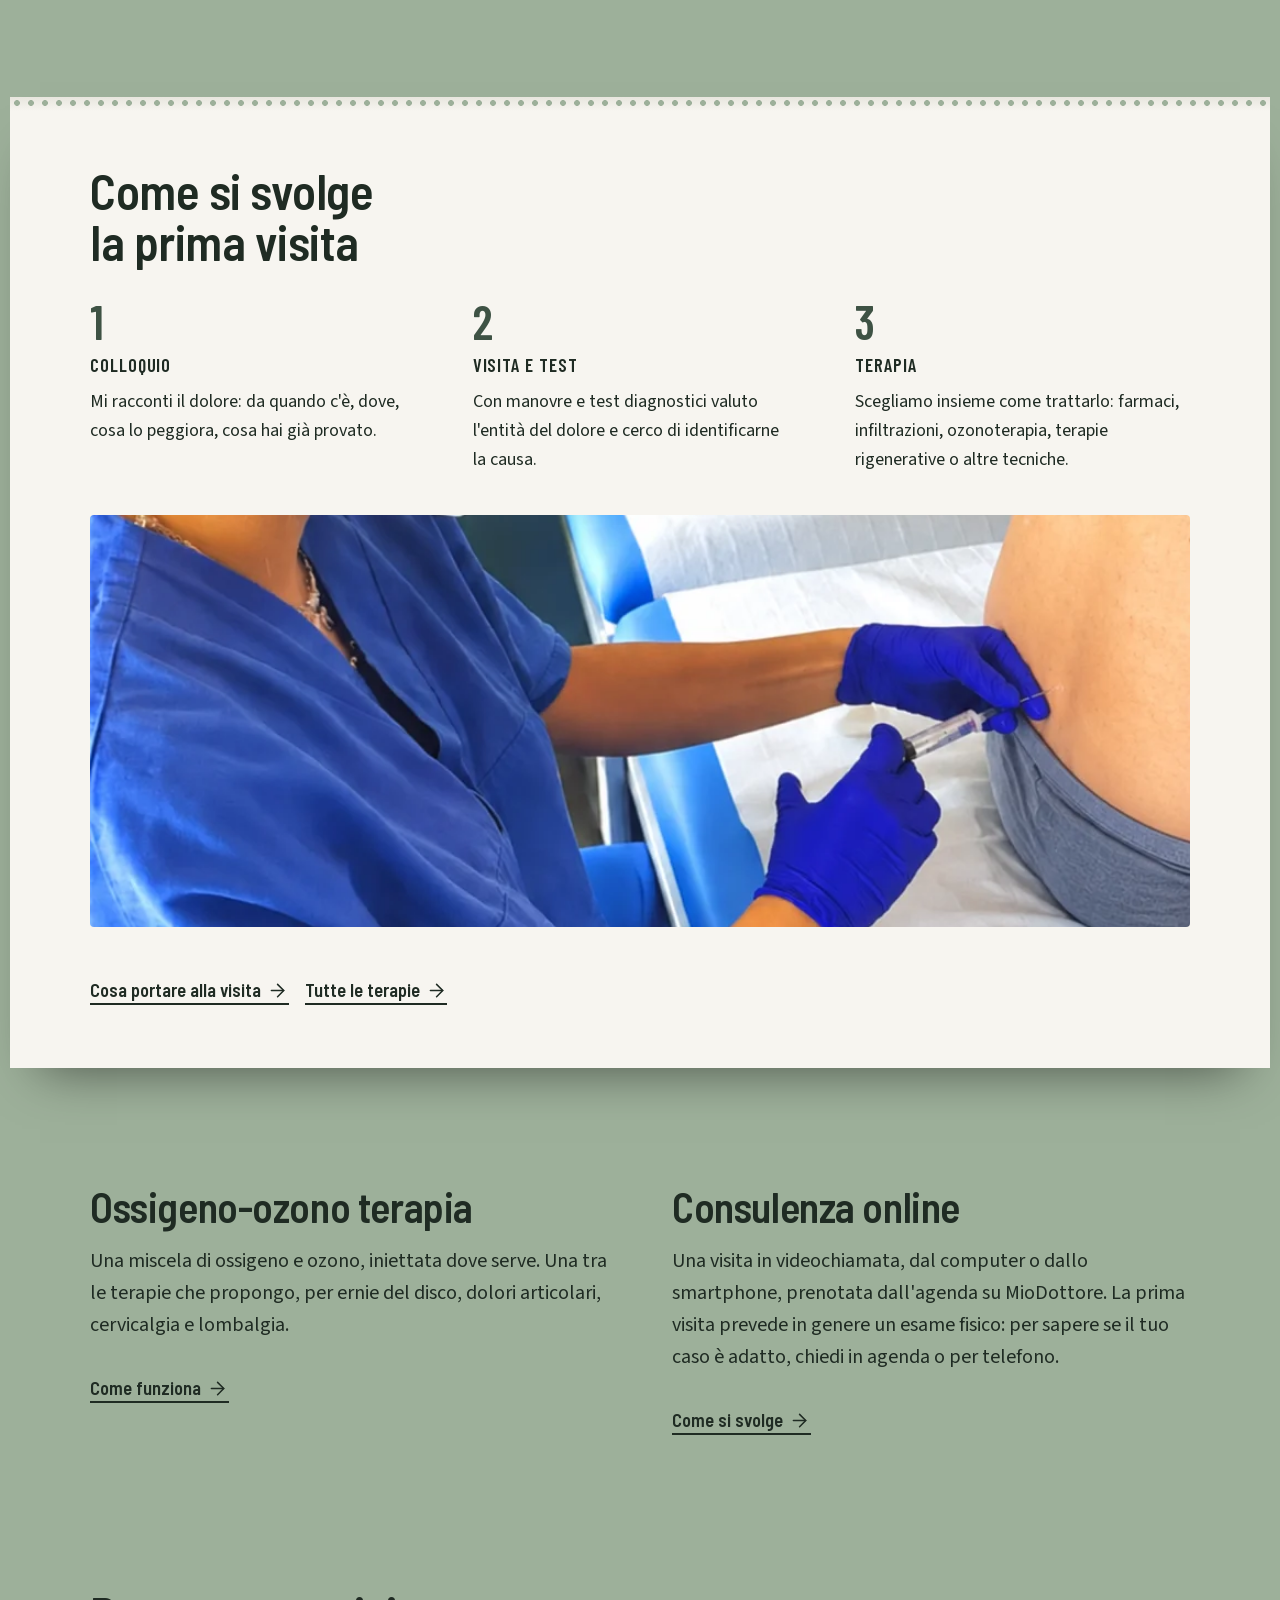
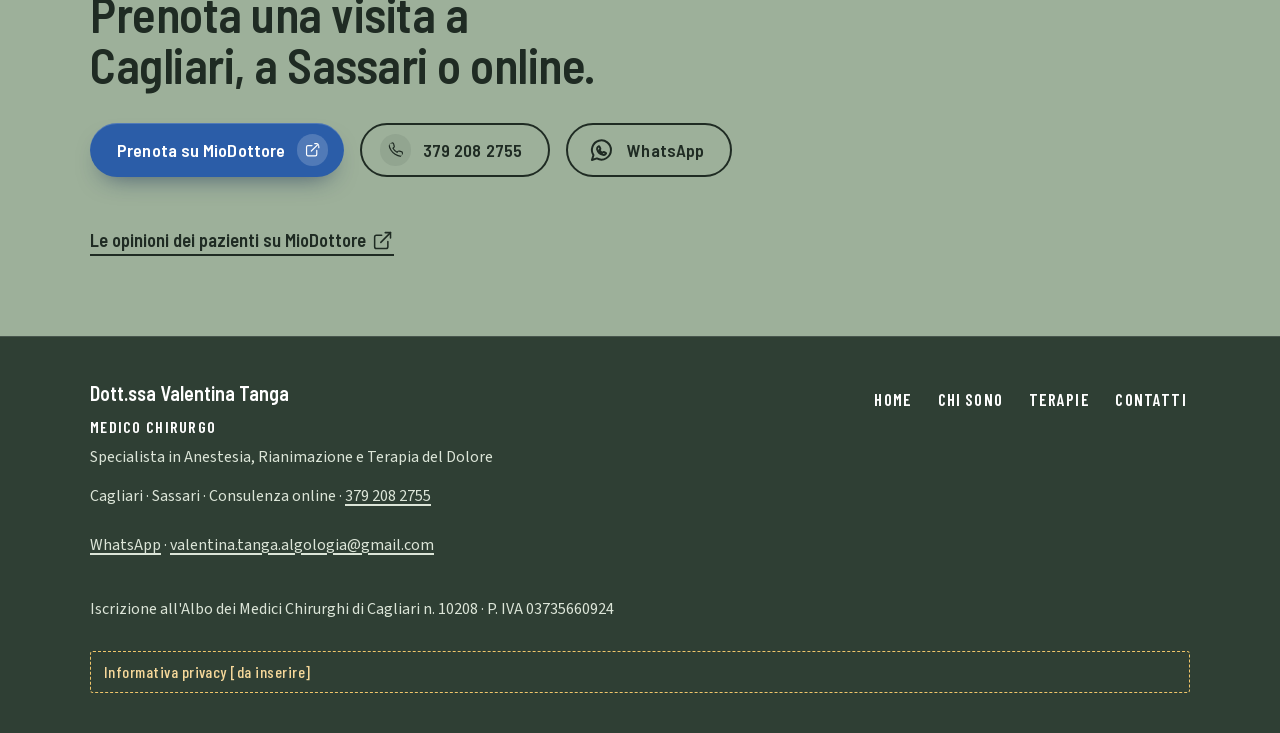
==== commit eadddd1e: "Terapie: indicazioni della dottoressa - Rimossi PRP, agopuntura e dry needling. - Aggiunti fibromial" ====
--- a/index.html
+++ b/index.html
@@ -9,7 +9,7 @@
   <link rel="preload" href="fonts/barlow-semi-condensed-600.woff2" as="font" type="font/woff2" crossorigin>
   <link rel="preload" href="fonts/source-sans-3-400.woff2" as="font" type="font/woff2" crossorigin>
   <link rel="stylesheet" href="fonts/fonts.css?v=1">
-  <link rel="stylesheet" href="styles.css?v=27">
+  <link rel="stylesheet" href="styles.css?v=28">
   <script type="application/ld+json">
   {
     "@context": "https://schema.org",
@@ -67,7 +67,7 @@
     <div class="hero-inner">
       <div class="hero-copy">
         <h1 class="hook" id="hook">Il dolore che resiste alle cure non va sopportato. <em>Va indagato e curato.</em></h1>
-        <p class="hero-lead">Sono specialista in Anestesia, Rianimazione e Terapia del Dolore. Visito chi ha un dolore acuto o cronico alla schiena, alle articolazioni, ai nervi o dopo un intervento, per risalire alla causa e trattarla con farmaci, infiltrazioni e altre tecniche.</p>
+        <p class="hero-lead">Sono specialista in Anestesia, Rianimazione e Terapia del Dolore. Visito chi ha un dolore acuto o cronico alla schiena, alle articolazioni, ai nervi, da fibromialgia o dopo un intervento, per risalire alla causa e trattarla con farmaci, infiltrazioni e altre tecniche.</p>
         <p class="hero-places">Cagliari · Sassari · Consulenza online</p>
         <div class="hero-actions">
           <a class="btn btn-primary" href="https://www.miodottore.it/profilo/valentina-tanga" target="_blank" rel="noopener">Prenota su MioDottore<svg class="icon" aria-hidden="true"><use href="#i-ext"/></svg></a>
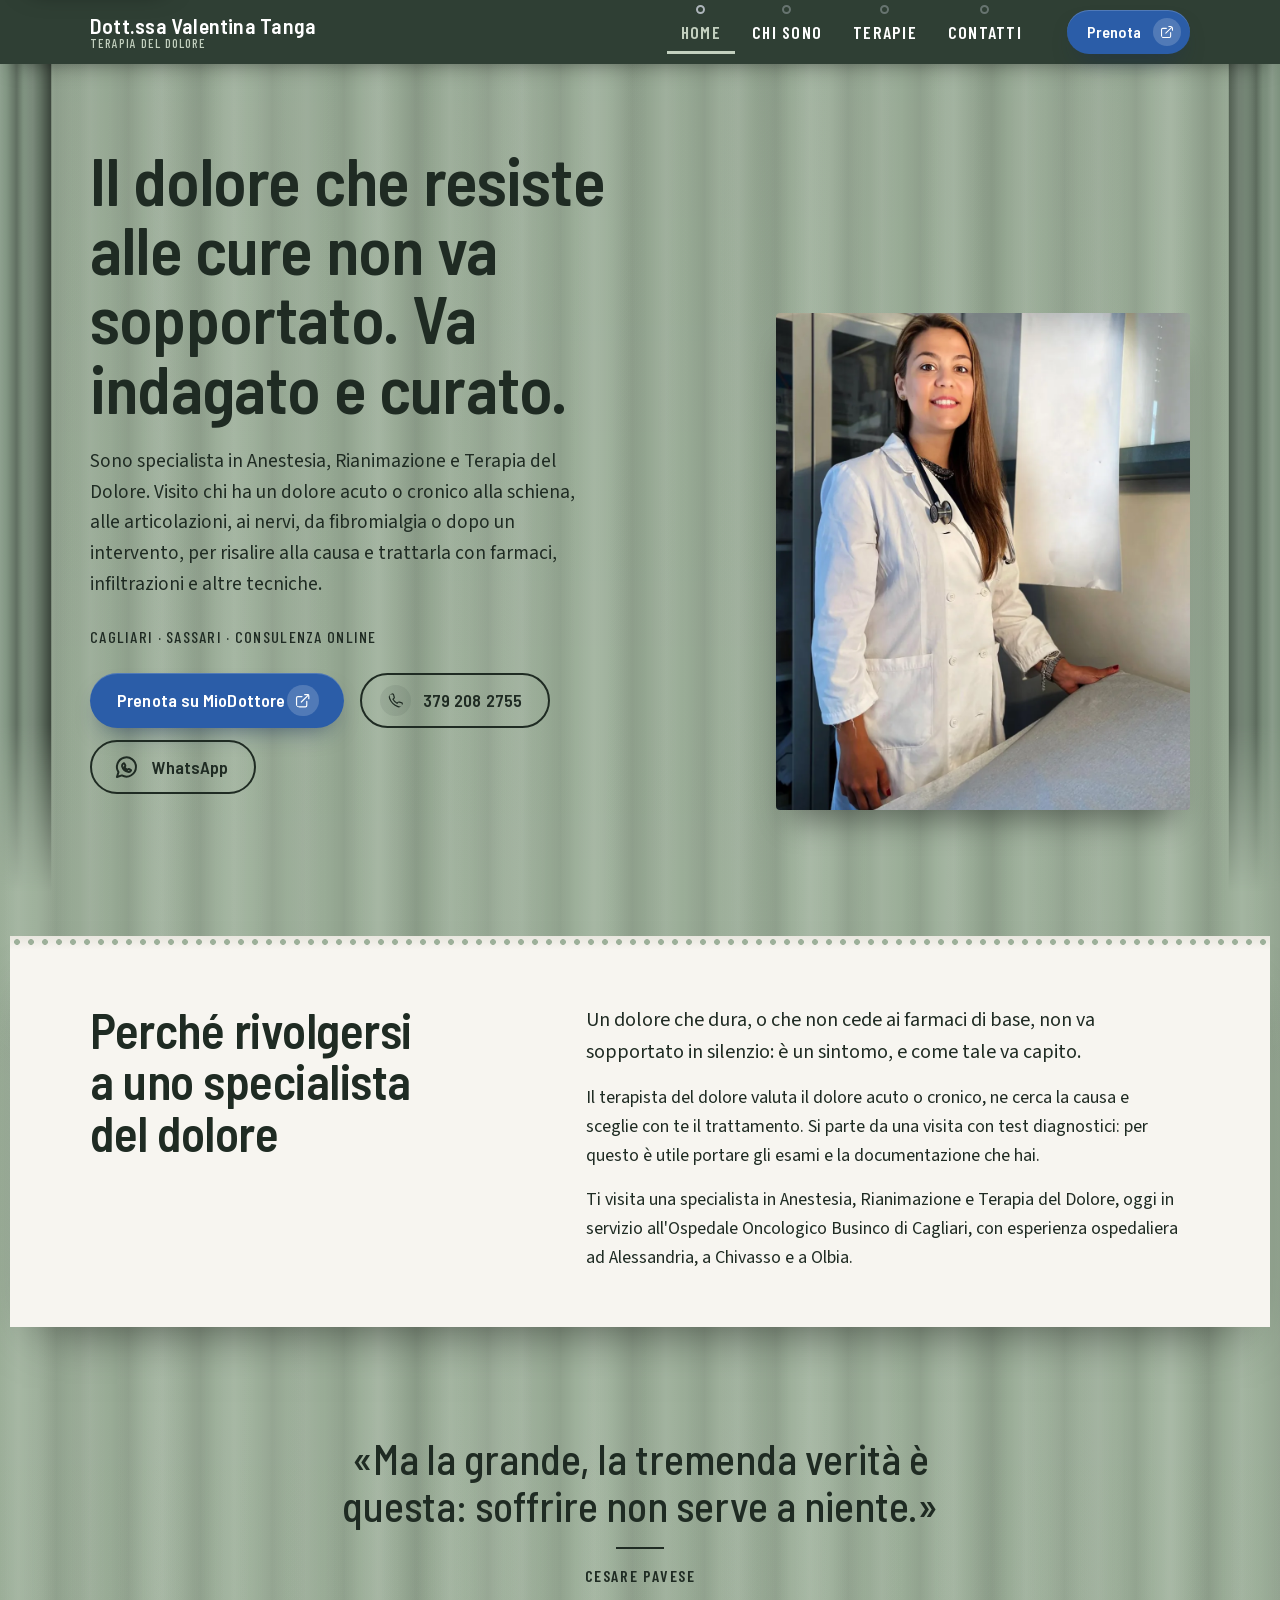
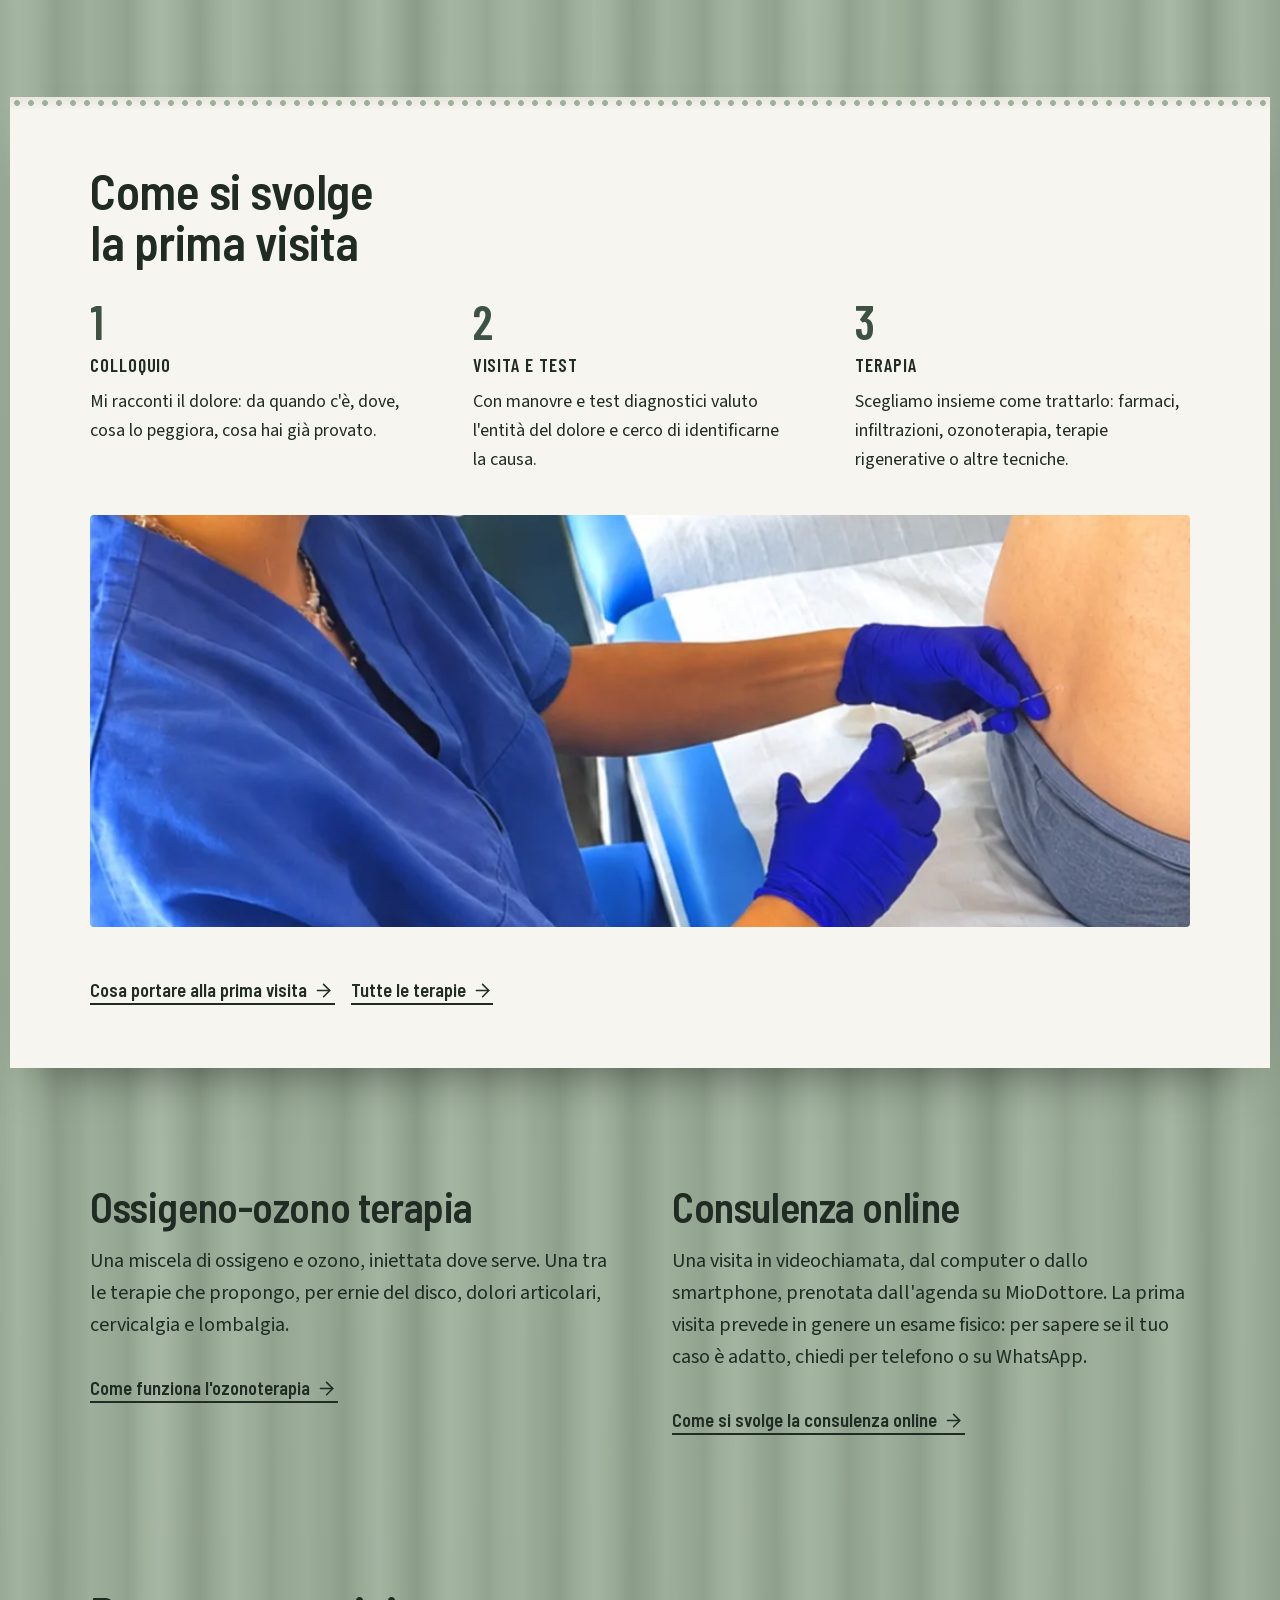
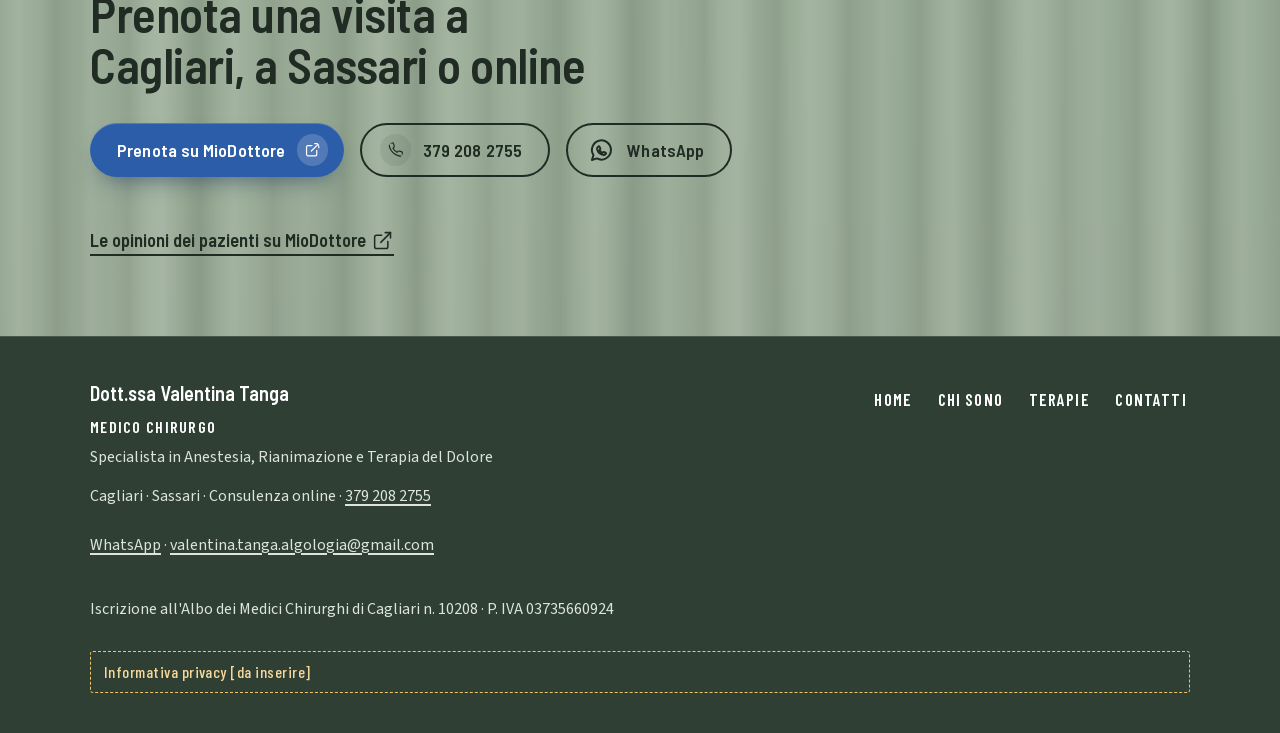
==== commit 07c3d03d: "Audit pass: harden, optimize, clarify, polish Skip link, favicon, social preview, 404, robots and si" ====
--- a/index.html
+++ b/index.html
@@ -6,10 +6,22 @@
   <title>Dott.ssa Valentina Tanga · Terapia del dolore a Cagliari, Sassari e online</title>
   <meta name="description" content="Dott.ssa Valentina Tanga, specialista in Anestesia, Rianimazione e Terapia del Dolore. Prima visita, valutazione diagnostica e trattamenti per il dolore acuto e cronico a Cagliari, Sassari e in consulenza online.">
   <meta name="theme-color" content="#2f3f34">
+  <link rel="icon" href="favicon.svg" type="image/svg+xml">
+  <link rel="apple-touch-icon" href="apple-touch-icon.png">
+  <link rel="canonical" href="https://aisacode.github.io/website-dottvalentinatanga/">
+  <meta property="og:type" content="website">
+  <meta property="og:locale" content="it_IT">
+  <meta property="og:site_name" content="Dott.ssa Valentina Tanga">
+  <meta property="og:title" content="Dott.ssa Valentina Tanga · Terapia del dolore a Cagliari, Sassari e online">
+  <meta property="og:description" content="Dott.ssa Valentina Tanga, specialista in Anestesia, Rianimazione e Terapia del Dolore. Prima visita, valutazione diagnostica e trattamenti per il dolore acuto e cronico a Cagliari, Sassari e in consulenza online.">
+  <meta property="og:url" content="https://aisacode.github.io/website-dottvalentinatanga/">
+  <meta property="og:image" content="https://aisacode.github.io/website-dottvalentinatanga/images/og-image.jpg">
+  <meta property="og:image:alt" content="La dottoressa Valentina Tanga in camice bianco con lo stetoscopio, sorride">
+  <meta name="twitter:card" content="summary_large_image">
   <link rel="preload" href="fonts/barlow-semi-condensed-600.woff2" as="font" type="font/woff2" crossorigin>
   <link rel="preload" href="fonts/source-sans-3-400.woff2" as="font" type="font/woff2" crossorigin>
   <link rel="stylesheet" href="fonts/fonts.css?v=1">
-  <link rel="stylesheet" href="styles.css?v=28">
+  <link rel="stylesheet" href="styles.css?v=35">
   <script type="application/ld+json">
   {
     "@context": "https://schema.org",
@@ -17,6 +29,7 @@
     "name": "Dott.ssa Valentina Tanga",
     "medicalSpecialty": ["Anesthesia", "PainMedicine"],
     "telephone": "+39 379 208 2755",
+    "url": "https://aisacode.github.io/website-dottvalentinatanga/",
     "email": "valentina.tanga.algologia@gmail.com",
     "sameAs": "https://www.miodottore.it/profilo/valentina-tanga",
     "address": [
@@ -28,6 +41,8 @@
   </script>
 </head>
 <body>
+
+<a class="skip" href="#contenuto">Vai al contenuto</a>
 
 <svg width="0" height="0" aria-hidden="true" focusable="false" style="position:absolute">
   <defs>
@@ -59,7 +74,7 @@
   </div>
 </header>
 
-<main>
+<main id="contenuto" tabindex="-1">
 
   <section class="hero" aria-labelledby="hook">
     <div class="curtain curtain-left" aria-hidden="true"></div>
@@ -83,10 +98,10 @@
 
   <section class="sheet" aria-labelledby="perche">
     <div class="bay-inner two-col">
-      <h2 id="perche">Perché rivolgersi a uno specialista del dolore.</h2>
+      <h2 id="perche">Perché rivolgersi a uno specialista del dolore</h2>
       <div class="prose">
         <p class="lead">Un dolore che dura, o che non cede ai farmaci di base, non va sopportato in silenzio: è un sintomo, e come tale va capito.</p>
-        <p>Il terapista del dolore valuta il dolore acuto o cronico, ne cerca la causa e sceglie con te il trattamento. Si parte da una visita con test diagnostici: per questo è utile portare esami e documentazione che hai.</p>
+        <p>Il terapista del dolore valuta il dolore acuto o cronico, ne cerca la causa e sceglie con te il trattamento. Si parte da una visita con test diagnostici: per questo è utile portare gli esami e la documentazione che hai.</p>
         <p>Ti visita una specialista in Anestesia, Rianimazione e Terapia del Dolore, oggi in servizio all'Ospedale Oncologico Businco di Cagliari, con esperienza ospedaliera ad Alessandria, a Chivasso e a Olbia.</p>
       </div>
     </div>
@@ -120,7 +135,7 @@
         <img src="images/valentina-terapia.webp" width="1000" height="1314" alt="La dottoressa Valentina Tanga in divisa blu, con mascherina e guanti, esegue un'infiltrazione a un paziente sdraiato sul lettino" loading="lazy">
       </figure>
       <div class="actions">
-        <a class="text-link" href="contatti.html#prima-visita">Cosa portare alla visita<svg class="icon" aria-hidden="true"><use href="#i-arrow"/></svg></a>
+        <a class="text-link" href="contatti.html#prima-visita">Cosa portare alla prima visita<svg class="icon" aria-hidden="true"><use href="#i-arrow"/></svg></a>
         <a class="text-link" href="terapie.html">Tutte le terapie<svg class="icon" aria-hidden="true"><use href="#i-arrow"/></svg></a>
       </div>
     </div>
@@ -131,19 +146,19 @@
       <div>
         <h2>Ossigeno-ozono terapia</h2>
         <div class="prose"><p class="lead">Una miscela di ossigeno e ozono, iniettata dove serve. Una tra le terapie che propongo, per ernie del disco, dolori articolari, cervicalgia e lombalgia.</p></div>
-        <div class="actions"><a class="text-link" href="terapie.html#ozono">Come funziona<svg class="icon" aria-hidden="true"><use href="#i-arrow"/></svg></a></div>
+        <div class="actions"><a class="text-link" href="terapie.html#ozono">Come funziona l'ozonoterapia<svg class="icon" aria-hidden="true"><use href="#i-arrow"/></svg></a></div>
       </div>
       <div>
         <h2>Consulenza online</h2>
-        <div class="prose"><p class="lead">Una visita in videochiamata, dal computer o dallo smartphone, prenotata dall'agenda su MioDottore. La prima visita prevede in genere un esame fisico: per sapere se il tuo caso è adatto, chiedi in agenda o per telefono.</p></div>
-        <div class="actions"><a class="text-link" href="contatti.html#online">Come si svolge<svg class="icon" aria-hidden="true"><use href="#i-arrow"/></svg></a></div>
+        <div class="prose"><p class="lead">Una visita in videochiamata, dal computer o dallo smartphone, prenotata dall'agenda su MioDottore. La prima visita prevede in genere un esame fisico: per sapere se il tuo caso è adatto, chiedi per telefono o su WhatsApp.</p></div>
+        <div class="actions"><a class="text-link" href="contatti.html#online">Come si svolge la consulenza online<svg class="icon" aria-hidden="true"><use href="#i-arrow"/></svg></a></div>
       </div>
     </div>
   </section>
 
   <section class="bay bay-on-green close-bay" aria-labelledby="prenota">
     <div class="bay-inner">
-      <h2 id="prenota">Prenota una visita a Cagliari, a Sassari o online.</h2>
+      <h2 id="prenota">Prenota una visita a Cagliari, a Sassari o online</h2>
       <div class="actions">
         <a class="btn btn-primary" href="https://www.miodottore.it/profilo/valentina-tanga" target="_blank" rel="noopener">Prenota su MioDottore<span class="visually-hidden"> (si apre in una nuova pagina)</span><svg class="icon" aria-hidden="true"><use href="#i-ext"/></svg></a>
         <a class="btn btn-ghost" href="tel:+393792082755"><svg class="icon" aria-hidden="true"><use href="#i-phone"/></svg>379 208 2755</a>
--- a/styles.css
+++ b/styles.css
@@ -32,7 +32,9 @@
   --ease-out: cubic-bezier(0.16, 1, 0.3, 1);
 }
 
-*, *::before, *::after { box-sizing: border-box; }
+*,
+*::before,
+*::after { box-sizing: border-box; }
 
 html {
   scroll-behavior: smooth;
@@ -54,25 +56,24 @@
       rgba(255, 255, 255, 0.085) calc(var(--pleat) * 0.25),
       rgba(255, 255, 255, 0) calc(var(--pleat) * 0.5),
       rgba(0, 0, 0, 0) calc(var(--pleat) * 0.5),
-      rgba(0, 0, 0, 0.13) calc(var(--pleat) * 0.78),
+      rgba(0, 0, 0, 0.07) calc(var(--pleat) * 0.78),
       rgba(0, 0, 0, 0) var(--pleat)
     ),
     repeating-linear-gradient(
       90deg,
       rgba(255, 255, 255, 0) 0,
       rgba(255, 255, 255, 0.045) 41px,
-      rgba(0, 0, 0, 0.055) 80px,
+      rgba(0, 0, 0, 0.03) 80px,
       rgba(0, 0, 0, 0) 113px
     ),
     repeating-linear-gradient(
       91.5deg,
       rgba(0, 0, 0, 0) 0,
-      rgba(0, 0, 0, 0.04) 150px,
+      rgba(0, 0, 0, 0.02) 150px,
       rgba(255, 255, 255, 0.03) 230px,
       rgba(0, 0, 0, 0) 301px
     ),
-    linear-gradient(180deg, rgba(0, 0, 0, 0.06), rgba(0, 0, 0, 0) 30%, rgba(0, 0, 0, 0.08));
-  background-attachment: fixed;
+    linear-gradient(180deg, rgba(0, 0, 0, 0.03), rgba(0, 0, 0, 0) 30%, rgba(0, 0, 0, 0.03));
   overflow-x: clip;
 }
 
@@ -83,12 +84,22 @@
   outline-offset: 3px;
   border-radius: 2px;
 }
-.rail :focus-visible, .action-bar :focus-visible, .foot :focus-visible { outline-color: var(--white); }
+.rail :focus-visible,
+.action-bar :focus-visible,
+.foot :focus-visible { outline-color: var(--white); }
 
 a { color: inherit; text-decoration-thickness: 2px; text-underline-offset: 0.18em; }
 img { display: block; max-width: 100%; height: auto; }
-h1, h2, h3, p, ul, ol, dl, figure { margin: 0; }
-ul, ol { padding: 0; }
+h1,
+h2,
+h3,
+p,
+ul,
+ol,
+dl,
+figure { margin: 0; }
+ul,
+ol { padding: 0; }
 .icon { width: 1.15em; height: 1.15em; flex: none; }
 
 .visually-hidden {
@@ -173,7 +184,8 @@
   opacity: 0.45;
   transition: opacity 0.25s var(--ease-out), transform 0.25s var(--ease-out);
 }
-.nav a:hover::before, .nav a[aria-current="page"]::before { opacity: 1; }
+.nav a:hover::before,
+.nav a[aria-current="page"]::before { opacity: 1; }
 .nav a:hover { color: var(--green-200); }
 .nav a[aria-current="page"] { color: var(--green-300); }
 .rail .btn { margin-left: 0.5rem; }
@@ -288,7 +300,6 @@
   position: relative;
   margin: 0;
   align-self: end;
-  filter: drop-shadow(0 24px 30px rgba(0, 0, 0, 0.35));
 }
 .hero-photo img {
   width: 100%;
@@ -329,7 +340,8 @@
 }
 .curtain-left { left: 0; --to: -92%; box-shadow: 14px 0 40px -10px rgba(0, 0, 0, 0.55); }
 .curtain-right { right: 0; --to: 92%; box-shadow: -14px 0 40px -10px rgba(0, 0, 0, 0.55); }
-.curtain-left::after, .curtain-right::after {
+.curtain-left::after,
+.curtain-right::after {
   /* gathered inner edge */
   content: "";
   position: absolute;
@@ -484,29 +496,6 @@
 .condition-group { border-top: 2px solid var(--green-300); padding-top: 1rem; }
 .condition-group ul { list-style: none; margin-top: 0.6rem; }
 .condition-group li { padding: 0.28rem 0; font-size: 1.15rem; color: var(--ink); }
-.conditions-foot { margin-top: 2.5rem; display: flex; flex-wrap: wrap; gap: 1rem 2rem; align-items: center; }
-
-/* Stages */
-.stages {
-  margin-top: 2.5rem;
-  list-style: none;
-  counter-reset: stage;
-  display: grid;
-  grid-template-columns: repeat(3, minmax(0, 1fr));
-  gap: 2.5rem 3rem;
-}
-.stages li { counter-increment: stage; display: flex; flex-direction: column; gap: 0.6rem; }
-.stages li::before {
-  content: counter(stage);
-  font-family: var(--font-sign);
-  font-weight: 600;
-  font-size: 3.4rem;
-  line-height: 0.9;
-  color: var(--green-500);
-  letter-spacing: -0.02em;
-}
-.stages h3 { color: var(--ink); font-size: 1.2rem; letter-spacing: 0.05em; }
-.stages p { color: var(--ink); }
 
 /* Techniques (ozone) */
 .techniques {
@@ -536,7 +525,8 @@
 .actions { margin-top: 2.5rem; display: flex; flex-wrap: wrap; gap: 0.8rem 1rem; align-items: center; }
 
 /* Chi sono */
-.portrait { margin: 0; filter: drop-shadow(0 18px 24px rgba(0, 0, 0, 0.25)); }
+.portrait { margin: 0; }
+.portrait img { box-shadow: 0 18px 24px -12px rgba(0, 0, 0, 0.3); }
 .portrait img { border-radius: 4px; aspect-ratio: 3 / 4; object-fit: cover; }
 .byline {
   font-family: var(--font-sign);
@@ -547,74 +537,8 @@
   color: var(--green-500);
   margin-top: 0.75rem;
 }
-.experience { list-style: none; margin-top: 1.5rem; border-top: 2px solid var(--green-300); }
-.experience li {
-  display: grid;
-  grid-template-columns: minmax(0, 1fr) auto;
-  gap: 0.5rem 1.5rem;
-  padding: 0.8rem 0;
-  border-bottom: 1px solid var(--paper-2);
-  color: var(--ink);
-}
-.experience small {
-  font-family: var(--font-sign);
-  font-weight: 600;
-  font-size: 0.9rem;
-  letter-spacing: 0.08em;
-  text-transform: uppercase;
-  color: var(--ink-2);
-  align-self: center;
-}
-
-/* Plaques (locations) */
-.plaques {
-  margin-top: 2.5rem;
-  display: grid;
-  grid-template-columns: repeat(4, minmax(0, 1fr));
-  gap: 2.5rem 2rem;
-}
-.plaque {
-  display: flex;
-  flex-direction: column;
-}
-/* The door plate: brushed steel, like the rail, with two screws */
-.plaque h3 {
-  position: relative;
-  background: linear-gradient(180deg, #ffffff 0, #ffffff 1px, var(--steel-light) 1px, var(--steel) 90%, var(--steel-dark) 100%);
-  color: var(--ink);
-  font-size: 1.05rem;
-  letter-spacing: 0.08em;
-  line-height: 1.2;
-  min-height: 4.4rem;
-  display: flex;
-  align-items: flex-end;
-  padding: 0.9rem 1.5rem 0.85rem;
-  border-radius: 3px;
-  box-shadow: 0 8px 16px -9px rgba(0, 0, 0, 0.55), inset 0 -1px 0 rgba(255, 255, 255, 0.35);
-  text-shadow: 0 1px 0 rgba(255, 255, 255, 0.45);
-}
-.plaque h3::before, .plaque h3::after {
-  content: "";
-  position: absolute;
-  top: 50%;
-  width: 6px;
-  height: 6px;
-  margin-top: -3px;
-  border-radius: 50%;
-  background: radial-gradient(circle at 35% 35%, #ffffff, var(--steel-dark) 75%);
-  box-shadow: 0 0 0 1px rgba(0, 0, 0, 0.3), 0 1px 1px rgba(0, 0, 0, 0.3);
-}
-.plaque h3::before { left: 0.55rem; }
-.plaque h3::after { right: 0.55rem; }
-.plaque-body { margin-top: 0.9rem; display: flex; flex-direction: column; flex: 1; color: var(--ink); }
-.plaque-body > * { padding: 0.55rem 0; border-bottom: 1px solid var(--paper-2); }
-.plaque-body > p { margin: 0; }
-.plaque address { font-style: normal; line-height: 1.45; }
-.plaque-city { color: var(--ink-2); }
-.plaque .text-link, .plaque .link { font-size: 0.98rem; }
 .link { display: inline-flex; align-items: center; gap: 0.45rem; color: var(--blue); font-weight: 600; text-decoration: none; }
 .link:hover { text-decoration: underline; }
-.plaque-body > :last-child { border-bottom: 0; }
 
 /* Prima visita */
 .checklist { list-style: none; margin-top: 1.5rem; display: flex; flex-direction: column; gap: 0.75rem; }
@@ -669,14 +593,14 @@
 /* ---------- Responsive ---------- */
 
 @media (max-width: 1100px) {
-  .conditions, .stages, .techniques { grid-template-columns: repeat(2, minmax(0, 1fr)); }
-  .plaques { grid-template-columns: repeat(2, minmax(0, 1fr)); }
+  .conditions,
+.techniques{ grid-template-columns: repeat(2, minmax(0, 1fr)); }
 }
 
 @media (max-width: 900px) {
-  .rail-inner { flex-wrap: wrap; row-gap: 0; padding-bottom: 0.25rem; }
-  .rail .btn { display: none; }
-  .nav {
+  .rail-inner{ flex-wrap: wrap; row-gap: 0; padding-bottom: 0.25rem; }
+  .rail .btn{ display: none; }
+  .nav{
     order: 3;
     margin-left: 0;
     width: calc(100% + 2 * var(--gutter));
@@ -685,21 +609,21 @@
     flex-wrap: wrap;
     row-gap: 0;
   }
-  .nav a { min-height: 40px; }
-  .nav a::before { display: none; }
-
-  .hero { min-height: 0; }
-  .hero-inner { grid-template-columns: 1fr; align-items: start; padding-top: 2.5rem; }
-  .hero-copy { order: 1; padding-bottom: 0; }
-  .hero-photo { order: 2; max-width: 440px; }
-  .hero-photo img { aspect-ratio: 4 / 4.2; }
-  .curtain-left { --to: -100%; }
-  .curtain-right { --to: 100%; }
-
-  .two-col { grid-template-columns: 1fr; }
-  .portrait { max-width: 360px; }
-
-  .action-bar {
+  .nav a{ min-height: 40px; }
+  .nav a::before{ display: none; }
+
+  .hero{ min-height: 0; }
+  .hero-inner{ grid-template-columns: 1fr; align-items: start; padding-top: 2.5rem; }
+  .hero-copy{ order: 1; padding-bottom: 0; }
+  .hero-photo{ order: 2; max-width: 440px; }
+  .hero-photo img{ aspect-ratio: 4 / 4.2; }
+  .curtain-left{ --to: -100%; }
+  .curtain-right{ --to: 100%; }
+
+  .two-col{ grid-template-columns: 1fr; }
+  .portrait{ max-width: 360px; }
+
+  .action-bar{
     position: fixed;
     left: 0; right: 0; bottom: 0;
     z-index: 40;
@@ -711,28 +635,30 @@
     border-top: 1px solid rgba(255, 255, 255, 0.16);
     box-shadow: 0 -10px 24px -14px rgba(0, 0, 0, 0.6);
   }
-  .action-bar .btn { justify-content: center; width: 100%; min-height: 50px; padding-inline: 0.6rem; }
-  .action-bar .btn-ghost { color: var(--white); border-color: rgba(255, 255, 255, 0.85); }
-  .action-bar .btn-ghost:hover { color: var(--green-900); background: var(--white); }
-  body { padding-bottom: 86px; }
+  .action-bar .btn{ justify-content: center; width: 100%; min-height: 50px; padding-inline: 0.6rem; }
+  .action-bar .btn-ghost{ color: var(--white); border-color: rgba(255, 255, 255, 0.85); }
+  .action-bar .btn-ghost:hover{ color: var(--green-900); background: var(--white); }
+  body{ padding-bottom: 86px; }
 }
 
 @media (max-width: 600px) {
-  .conditions, .stages, .techniques, .plaques { grid-template-columns: 1fr; }
-  .quote { padding-inline: 1.25rem; }
-  .btn { white-space: normal; text-align: center; }
-  .hero-actions .btn { flex: 1 1 auto; justify-content: center; }
-  .hero-actions .btn-icon { flex: none; }
-  .foot .bay-inner { grid-template-columns: 1fr; }
-  .experience li { grid-template-columns: 1fr; gap: 0.1rem; }
-  .plaques { gap: 2rem; }
+  .conditions,
+.techniques{ grid-template-columns: 1fr; }
+  .quote{ padding-inline: 1.25rem; }
+  .btn{ white-space: normal; text-align: center; }
+  .hero-actions .btn{ flex: 1 1 auto; justify-content: center; }
+  .hero-actions .btn-icon{ flex: none; }
+  .foot .bay-inner{ grid-template-columns: 1fr; }
 }
 
 @media (prefers-reduced-motion: reduce) {
-  html { scroll-behavior: auto; }
-  .curtain { animation: none; transform: translateX(var(--to)); }
-  .hero-inner { animation: none; }
-  .btn, .text-link, .text-link .icon, .nav a::before { transition: none; }
+  html{ scroll-behavior: auto; }
+  .curtain{ animation: none; transform: translateX(var(--to)); }
+  .hero-inner{ animation: none; }
+  .btn,
+.text-link,
+.text-link .icon,
+.nav a::before{ transition: none; }
 }
 
 /* ---------- Inner pages ---------- */
@@ -762,35 +688,6 @@
 .rows dt { font-family: var(--font-head); font-weight: 600; font-size: 1.35rem; line-height: 1.15; color: var(--ink); }
 .rows dd { margin: 0; color: var(--ink); max-width: 66ch; }
 .rows dd p + p { margin-top: 0.6rem; }
-
-/* Facts list inside a location sheet */
-.facts { list-style: none; margin-top: 1.5rem; display: flex; flex-direction: column; }
-.facts li {
-  display: grid;
-  grid-template-columns: 9.5rem minmax(0, 1fr);
-  gap: 0.3rem 1.5rem;
-  padding: 0.7rem 0;
-  border-bottom: 1px solid var(--paper-2);
-  color: var(--ink);
-}
-.facts li:last-child { border-bottom: 0; }
-.facts .k {
-  font-family: var(--font-sign);
-  font-weight: 600;
-  font-size: 0.95rem;
-  letter-spacing: 0.08em;
-  text-transform: uppercase;
-  color: var(--ink-2);
-  padding-top: 0.2rem;
-}
-.location .plate { max-width: 28rem; }
-.location-grid {
-  display: grid;
-  grid-template-columns: minmax(0, 5fr) minmax(0, 7fr);
-  gap: clamp(2rem, 5vw, 5rem);
-  align-items: start;
-}
-.location-grid .actions { margin-top: 1.5rem; }
 .steps { list-style: none; counter-reset: step; margin-top: 2rem; display: grid; grid-template-columns: repeat(3, minmax(0, 1fr)); gap: 2rem 3rem; }
 .steps li { counter-increment: step; display: flex; flex-direction: column; gap: 0.5rem; }
 .steps li::before {
@@ -823,45 +720,22 @@
 .contact-grid .actions { margin-top: 1.25rem; }
 
 @media (max-width: 900px) {
-  .rows > div { grid-template-columns: 1fr; gap: 0.4rem; }
-  .location-grid { grid-template-columns: 1fr; }
-  .steps { grid-template-columns: 1fr; }
+  .rows > div{ grid-template-columns: 1fr; gap: 0.4rem; }
+  .steps{ grid-template-columns: 1fr; }
 }
 @media (max-width: 600px) {
-  .facts li { grid-template-columns: 1fr; gap: 0.15rem; }
-  .contact-grid { grid-template-columns: 1fr; }
+  .contact-grid{ grid-template-columns: 1fr; }
 }
 
 .close-bay h2 + .prose { margin-top: 1.25rem; }
 
-.portrait.crop img { aspect-ratio: 4 / 3; object-position: 50% 22%; }
-
-/* Front-door link rows and the two highlighted teasers on the home page */
-.go-rows { list-style: none; margin-top: 2rem; border-top: 2px solid var(--green-300); }
-.go-rows a {
-  display: grid;
-  grid-template-columns: minmax(0, 4fr) minmax(0, 7fr) auto;
-  gap: 0.4rem 2rem;
-  align-items: center;
-  padding: 1.35rem 0;
-  border-bottom: 1px solid var(--paper-2);
-  color: var(--ink);
-  text-decoration: none;
-}
-.go-rows .t { font-family: var(--font-head); font-weight: 600; font-size: 1.35rem; line-height: 1.15; }
-.go-rows .d { max-width: 52ch; }
-.go-rows .icon { width: 1.4rem; height: 1.4rem; color: var(--blue); transition: transform 0.25s var(--ease-out); }
-.go-rows a:hover .t { text-decoration: underline; text-decoration-thickness: 2px; text-underline-offset: 0.2em; }
-.go-rows a:hover .icon { transform: translateX(4px); }
+.portrait.crop img { aspect-ratio: 5 / 4; object-position: 50% 0%; }
 .duo { display: grid; grid-template-columns: repeat(2, minmax(0, 1fr)); gap: 3rem clamp(2rem, 5vw, 5rem); }
 .duo h2 { font-size: clamp(1.8rem, 1.2rem + 1.8vw, 2.6rem); }
 .duo .prose { margin-top: 1rem; }
 .duo .actions { margin-top: 1.5rem; }
 @media (max-width: 900px) {
-  .go-rows a { grid-template-columns: 1fr auto; }
-  .go-rows .d { grid-column: 1; }
-  .go-rows .icon { grid-row: 1 / span 2; grid-column: 2; }
-  .duo { grid-template-columns: 1fr; }
+  .duo{ grid-template-columns: 1fr; }
 }
 
 .link.email { font-size: 1.2rem; overflow-wrap: anywhere; }
@@ -870,23 +744,25 @@
 .btn-icon .icon { width: 1.6em; height: 1.6em; padding: 0; margin: 0; background: none; }
 .btn-icon:hover .icon { background: none; }
 
-@media (max-width: 900px) { .action-bar .btn-icon { width: 50px; } .action-bar .btn { padding-inline: 0.5rem; gap: 0.5rem; } .action-bar .btn .icon:first-child { margin-left: 0; } }
+@media (max-width: 900px) { .action-bar .btn-icon{ width: 50px; } .action-bar .btn{ padding-inline: 0.5rem; gap: 0.5rem; } .action-bar .btn .icon:first-child{ margin-left: 0; } }
 
 @media (max-width: 900px) {
-  .action-bar { grid-template-columns: minmax(0, 1.35fr) auto minmax(0, 1fr); }
-  .action-bar .btn { white-space: nowrap; font-size: 1rem; }
-  .action-bar .btn .icon { width: 1.2em; height: 1.2em; padding: 0; margin: 0; background: none; }
-  .action-bar .btn-icon .icon { width: 1.5em; height: 1.5em; }
+  .action-bar{ grid-template-columns: minmax(0, 1.35fr) auto minmax(0, 1fr); }
+  .action-bar .btn{ white-space: nowrap; font-size: 1rem; }
+  .action-bar .btn .icon{ width: 1.2em; height: 1.2em; padding: 0; margin: 0; background: none; }
+  .action-bar .btn-icon .icon{ width: 1.5em; height: 1.5em; }
 }
 
 .legal { color: var(--green-200); margin-top: 0.3rem; }
 .evidence { margin: 2.5rem 0 0; }
 .evidence img { width: 100%; aspect-ratio: 16 / 6; object-fit: cover; object-position: 50% 64%; border-radius: 4px; }
-@media (max-width: 600px) { .evidence img { aspect-ratio: 4 / 3; } }
+@media (max-width: 600px) { .evidence img{ aspect-ratio: 4 / 3; } }
 
 /* ---------- Readability and touch (critique round) ---------- */
 
-p, li, dd { text-wrap: pretty; }
+p,
+li,
+dd { text-wrap: pretty; }
 .lay { display: block; font-size: 0.95rem; color: var(--ink-2); line-height: 1.35; margin-top: 0.1rem; }
 .condition-group li { padding: 0.4rem 0; }
 .prose-note { margin-top: 1rem; max-width: 60ch; color: var(--ink-2); }
@@ -912,7 +788,7 @@
 .nav a { font-size: 1.1rem; }
 .nav a[aria-current="page"] { box-shadow: inset 0 -3px 0 var(--green-300); }
 @media (max-width: 900px) {
-  .nav a { min-height: 44px; }
+  .nav a{ min-height: 44px; }
 }
 .phone-big { min-height: 44px; padding: 0.3rem 0; }
 
@@ -924,3 +800,27 @@
 .action-bar .btn-icon .icon.icon-bare { width: 1.7em; height: 1.7em; margin: 0; }
 
 .foot-title { margin-top: 0; color: var(--white); font-family: var(--font-sign); font-weight: 600; font-size: 1rem; letter-spacing: 0.08em; text-transform: uppercase; }
+
+.hero-photo img { box-shadow: 0 24px 30px -14px rgba(0, 0, 0, 0.4); }
+
+/* Skip link and focus target for the main region */
+.skip {
+  position: absolute;
+  left: 1rem;
+  top: -4rem;
+  z-index: 100;
+  padding: 0.8rem 1.3rem;
+  border-radius: 999px;
+  background: var(--white);
+  color: var(--ink);
+  font-family: var(--font-head);
+  font-weight: 600;
+  text-decoration: none;
+  box-shadow: 0 10px 24px -10px rgba(0, 0, 0, 0.5);
+}
+.skip:focus { top: 0.75rem; }
+main:focus { outline: none; }
+
+/* Short pages (404): footer sits at the bottom of the window */
+body { min-height: 100svh; display: flex; flex-direction: column; }
+main { flex: 1 0 auto; }
